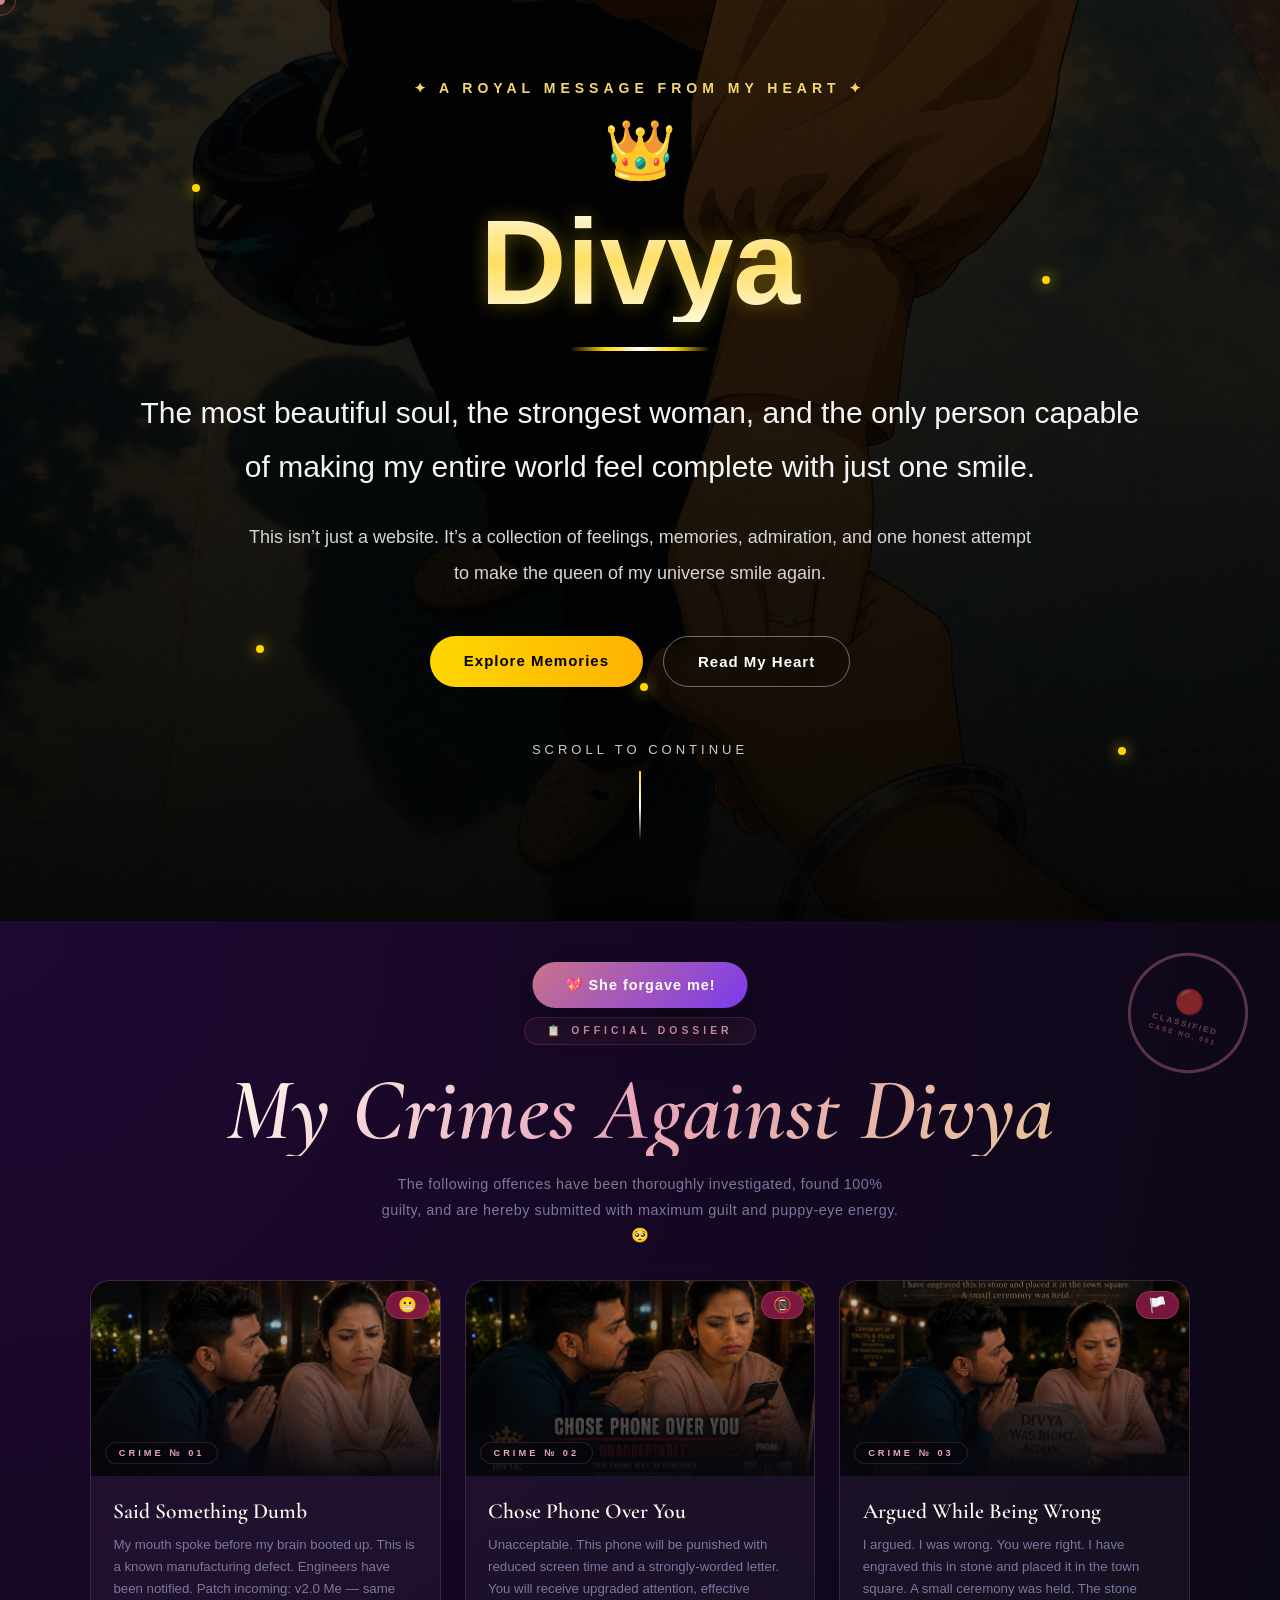
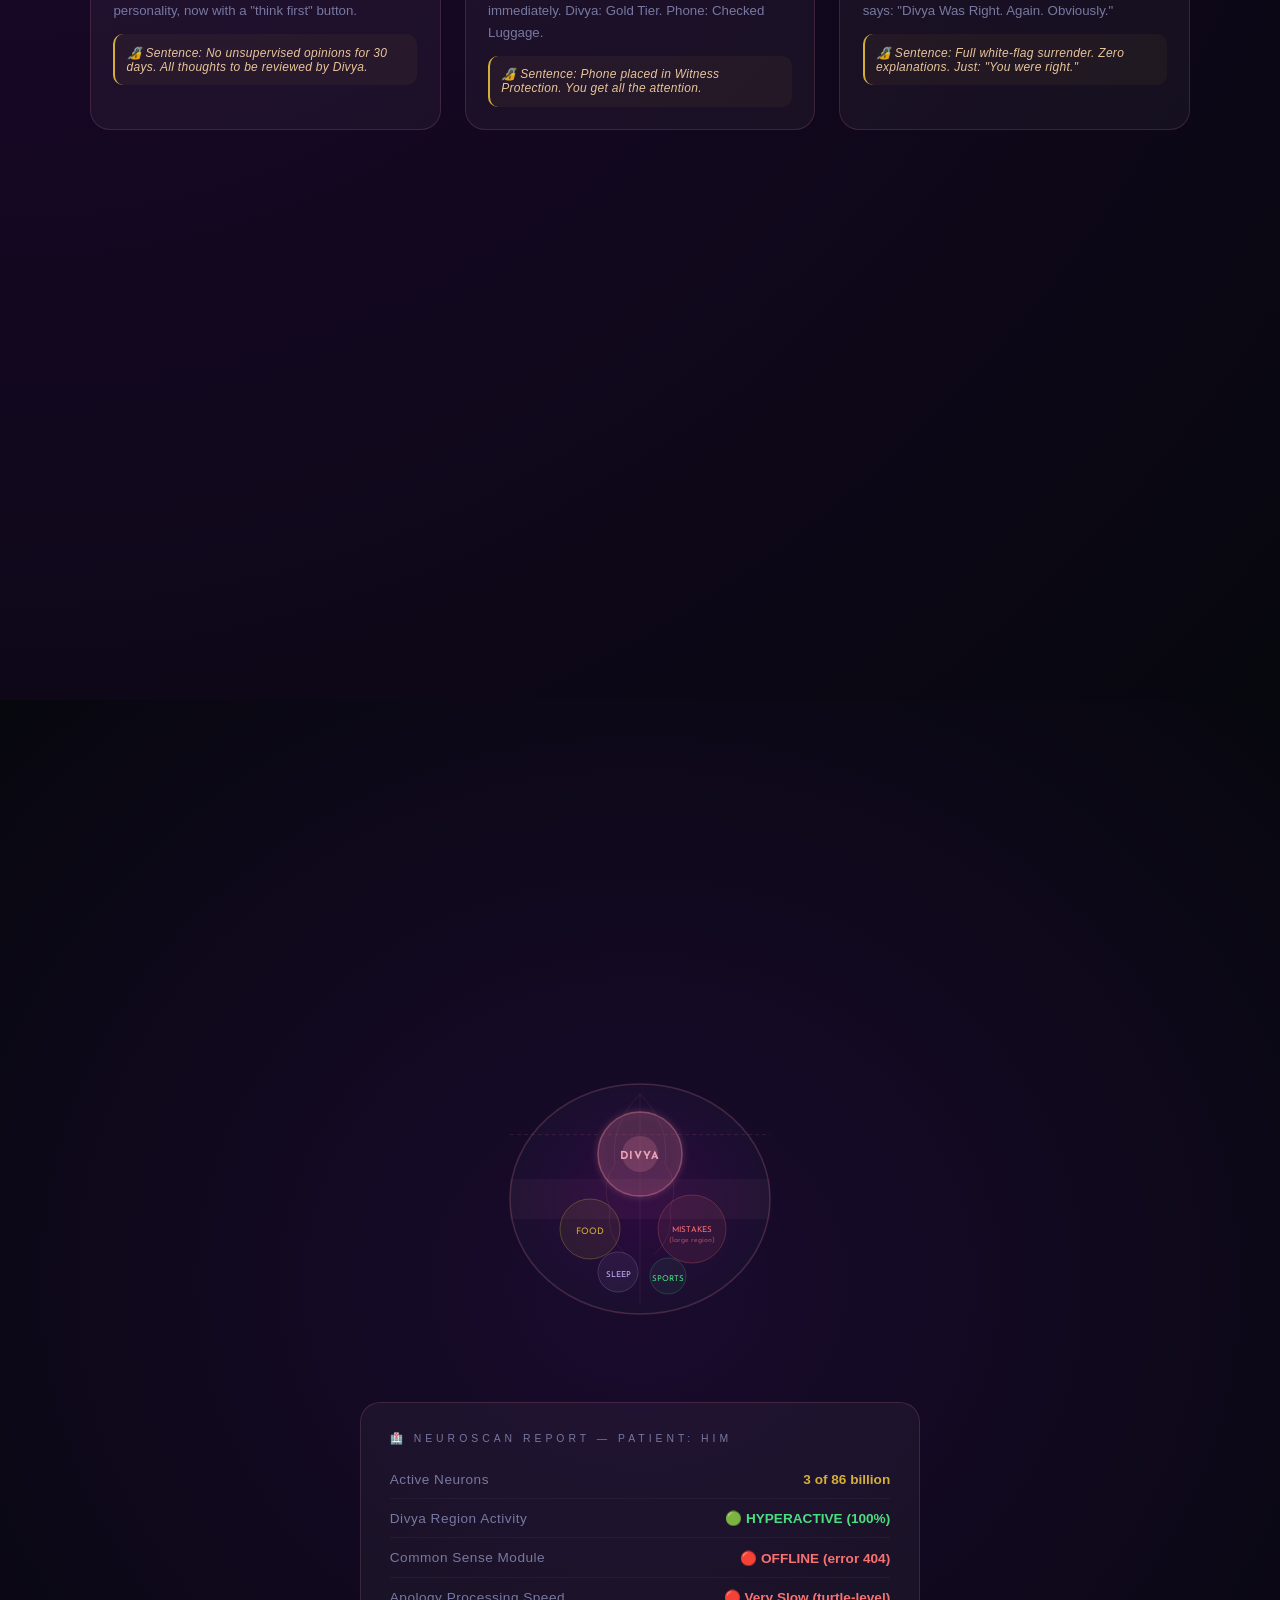
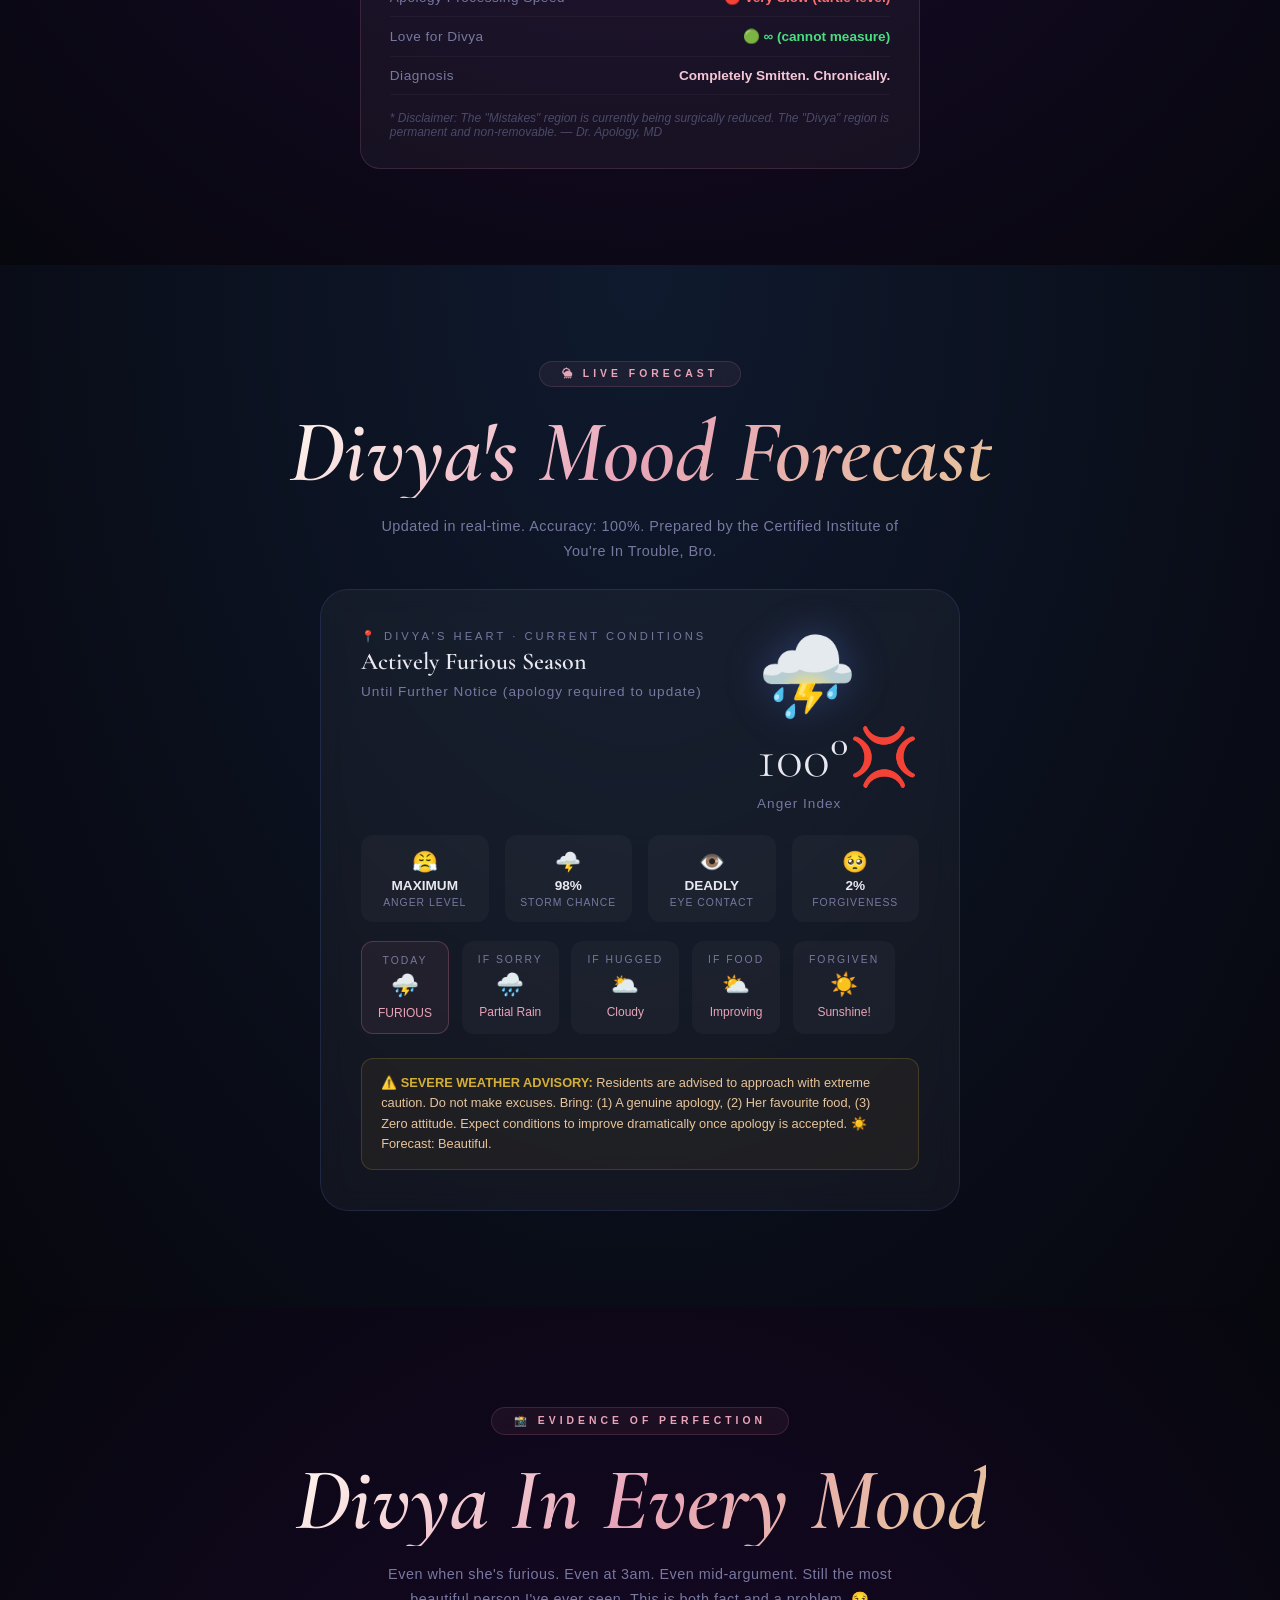
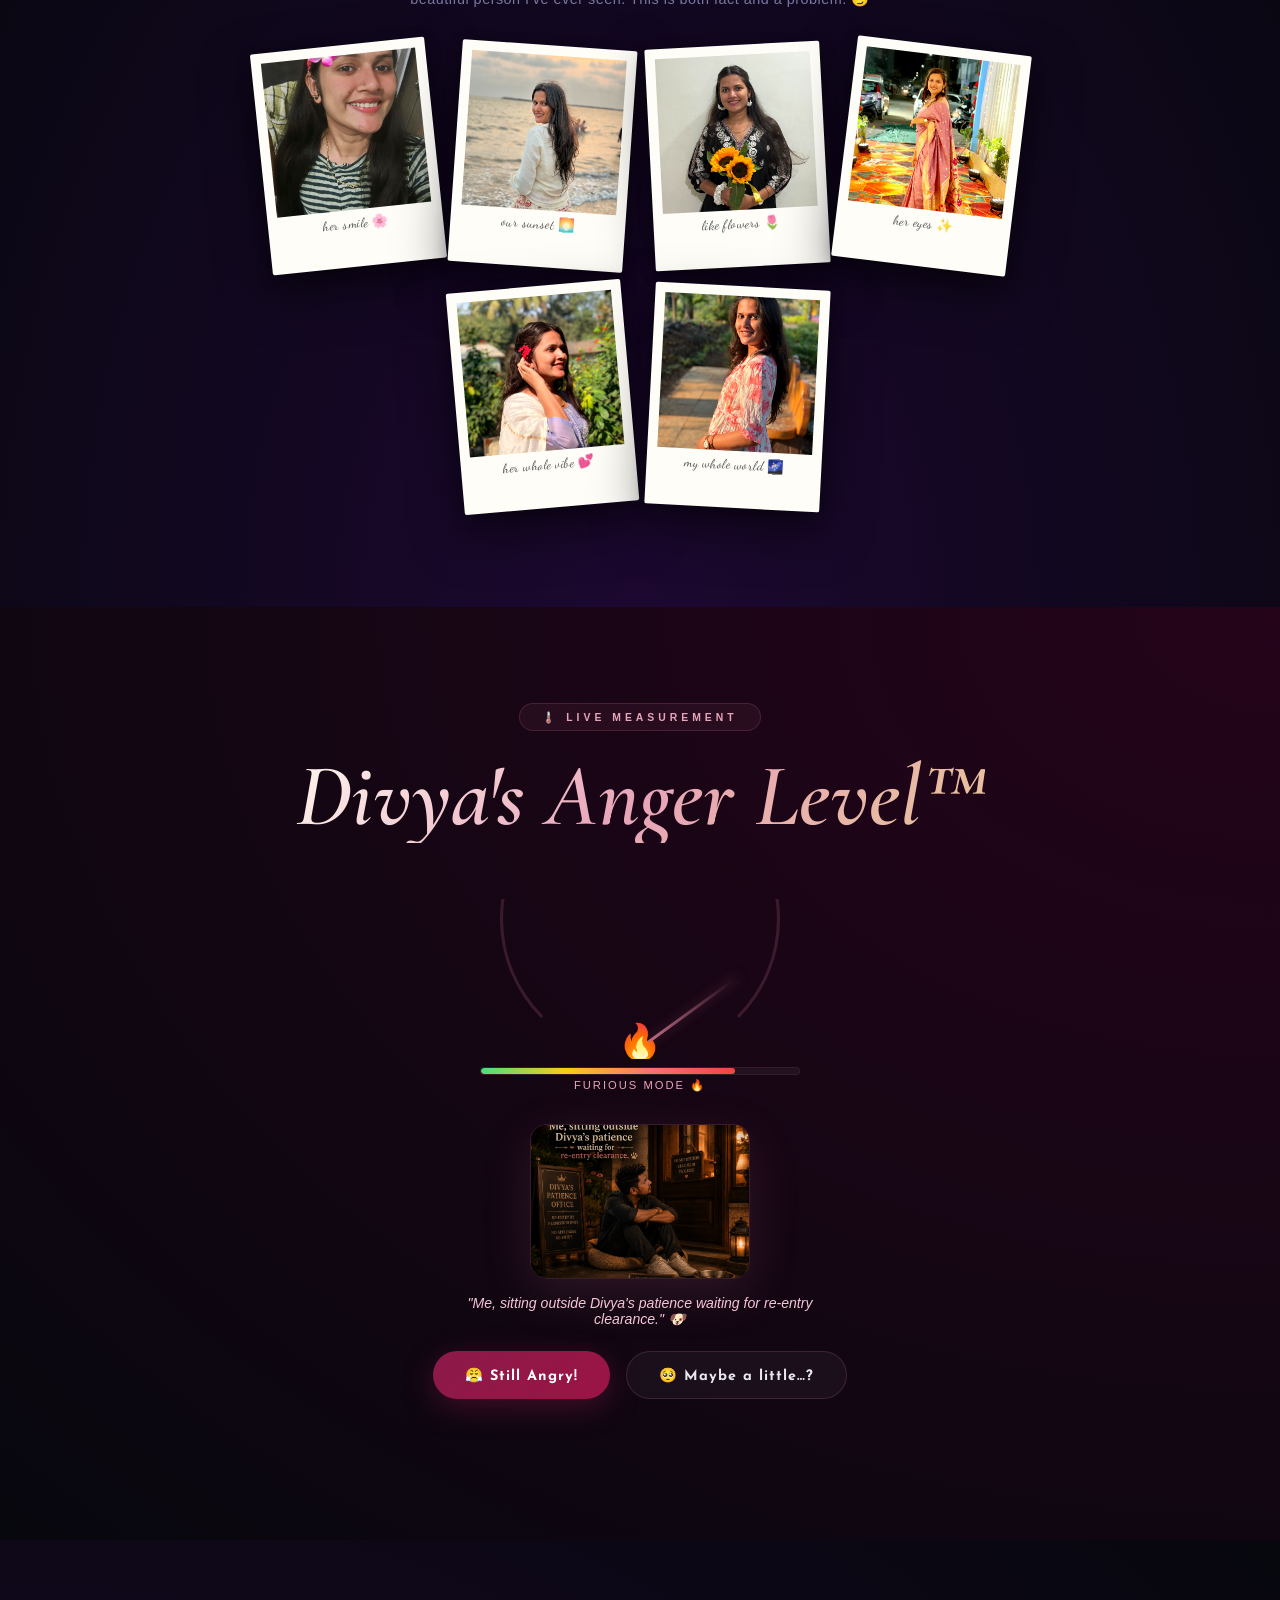
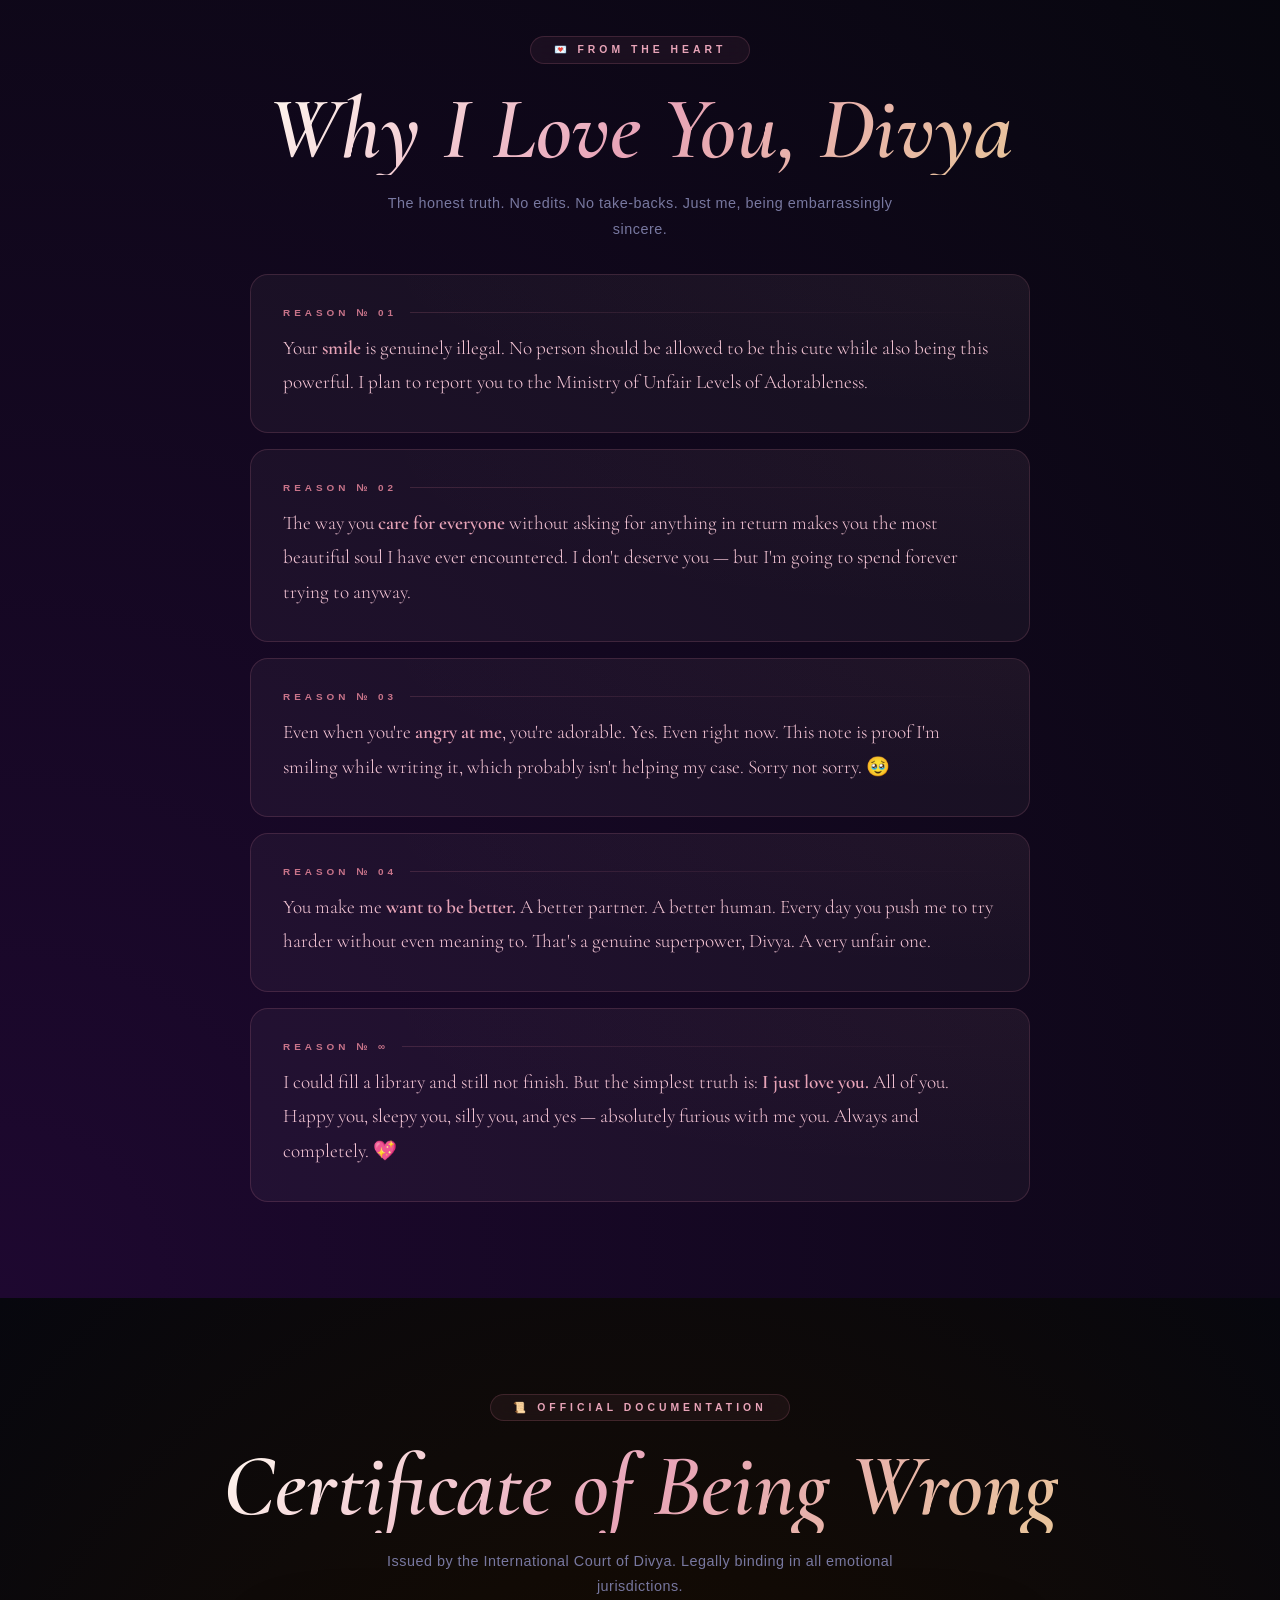
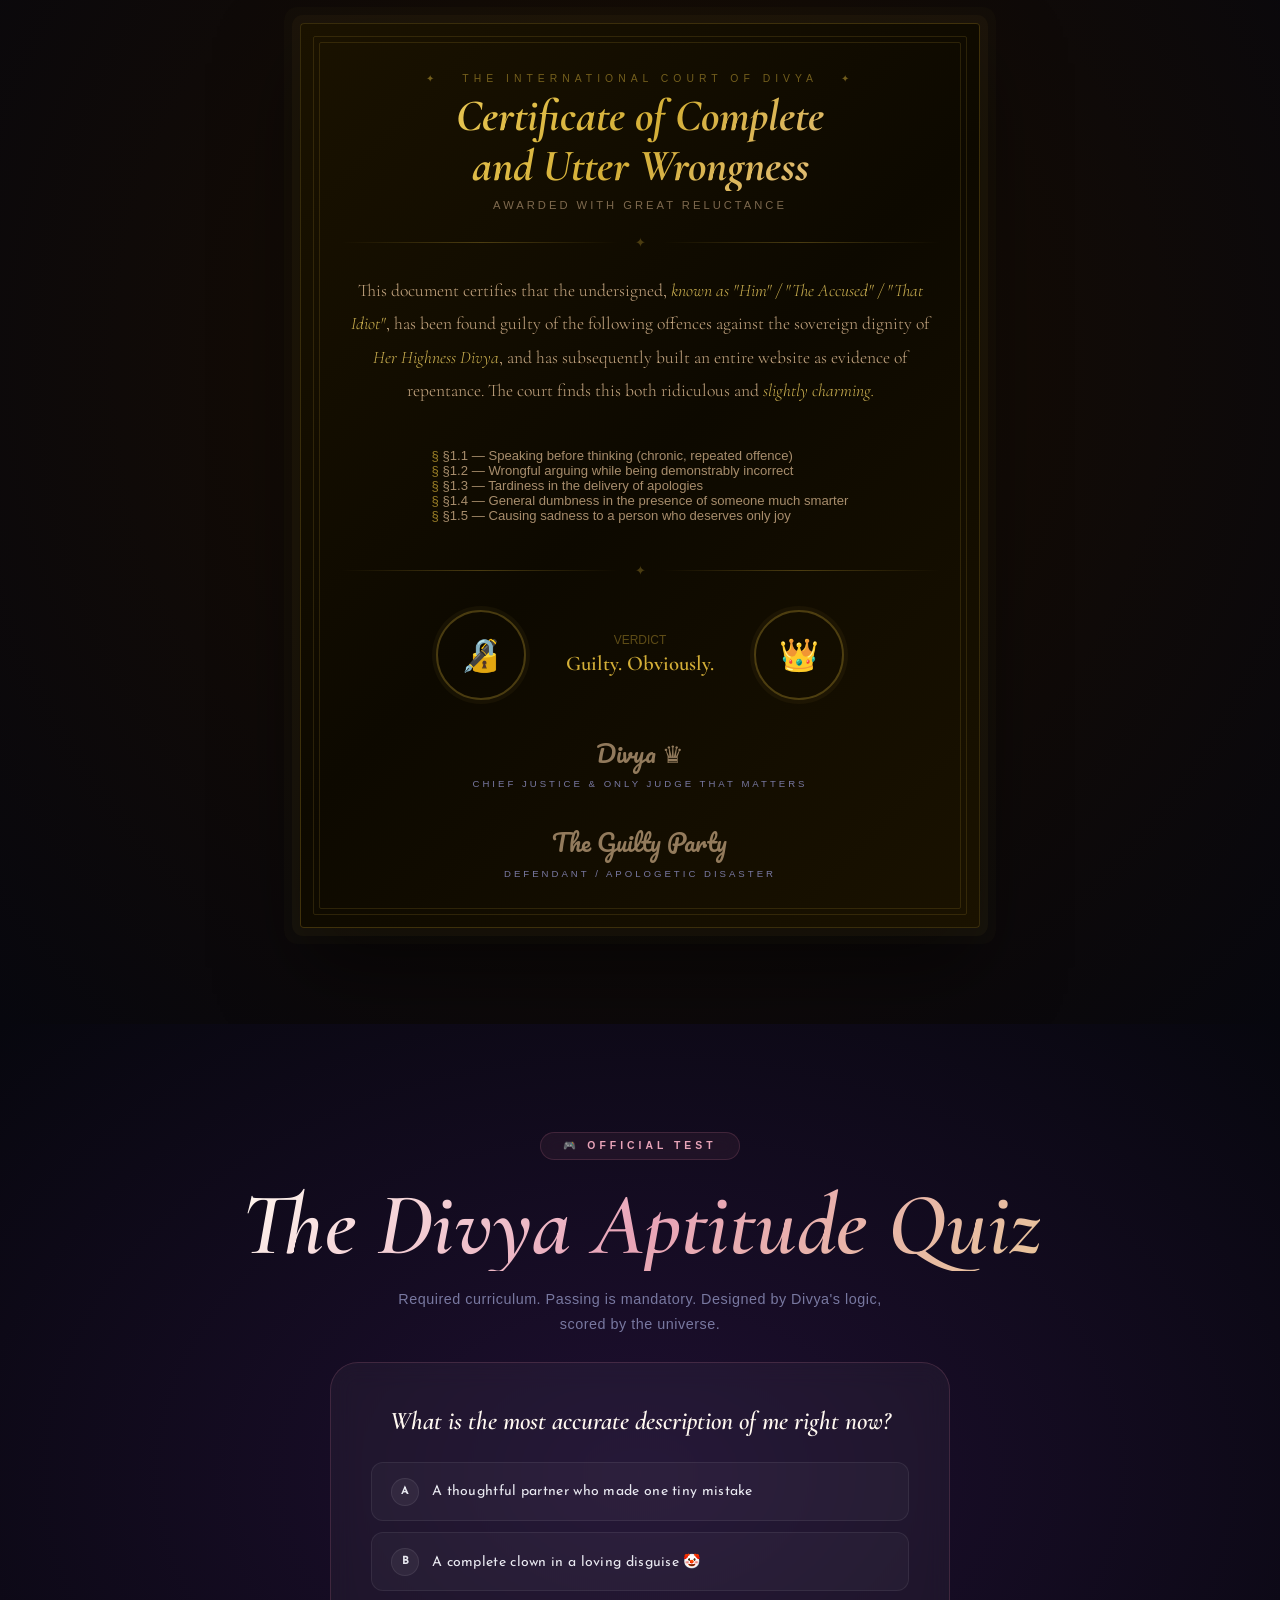
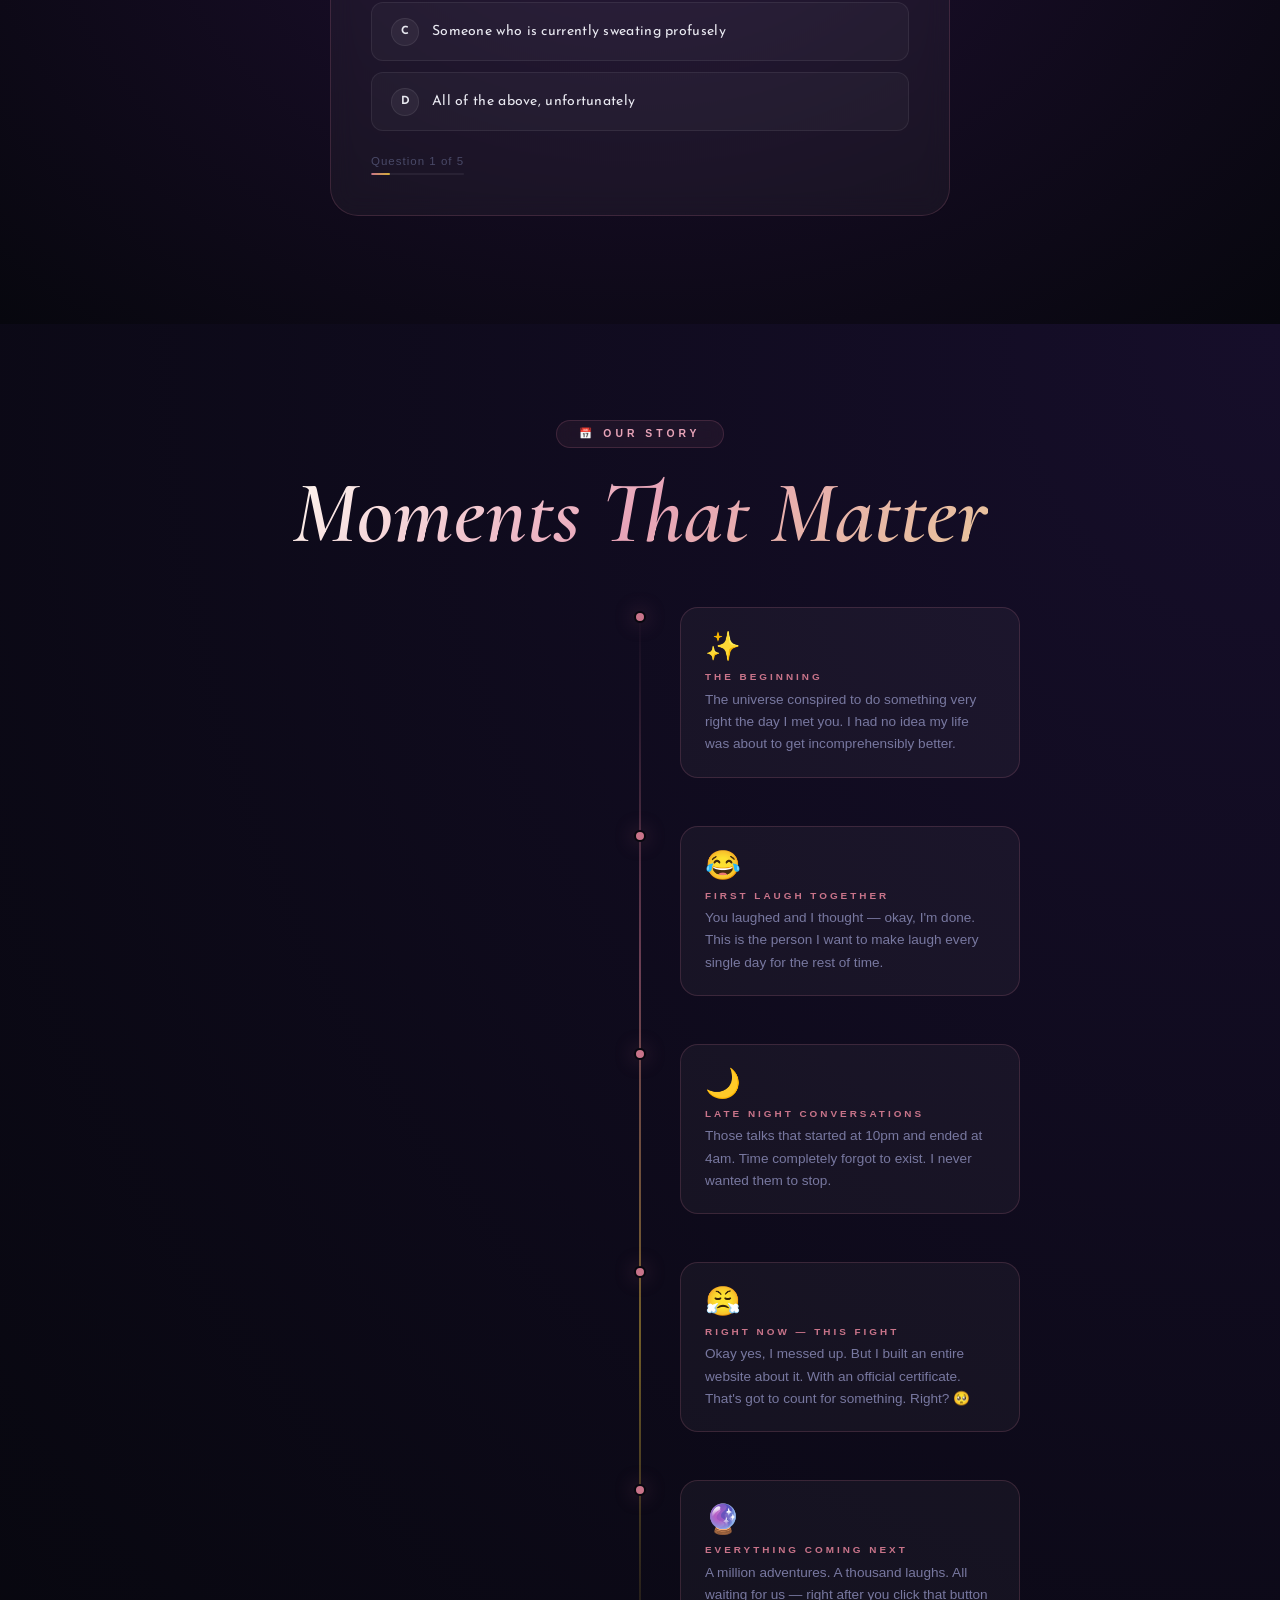
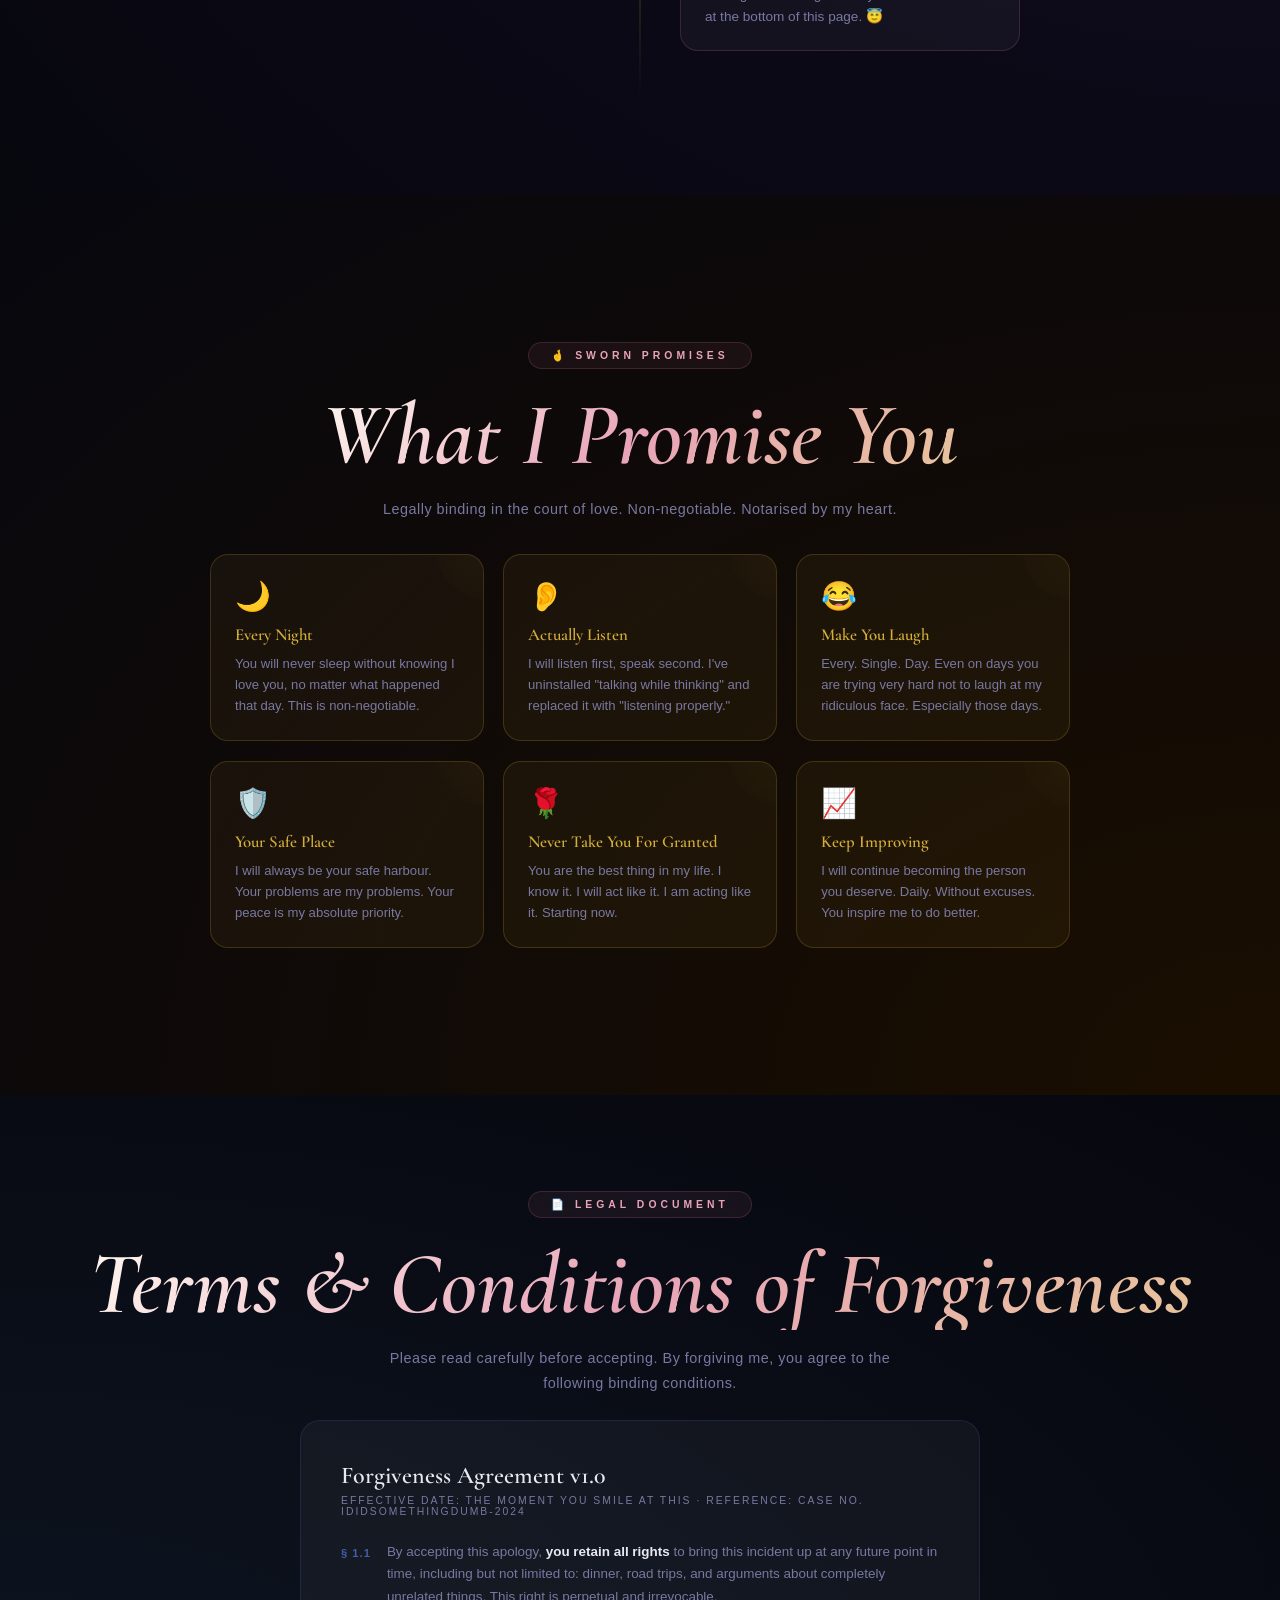
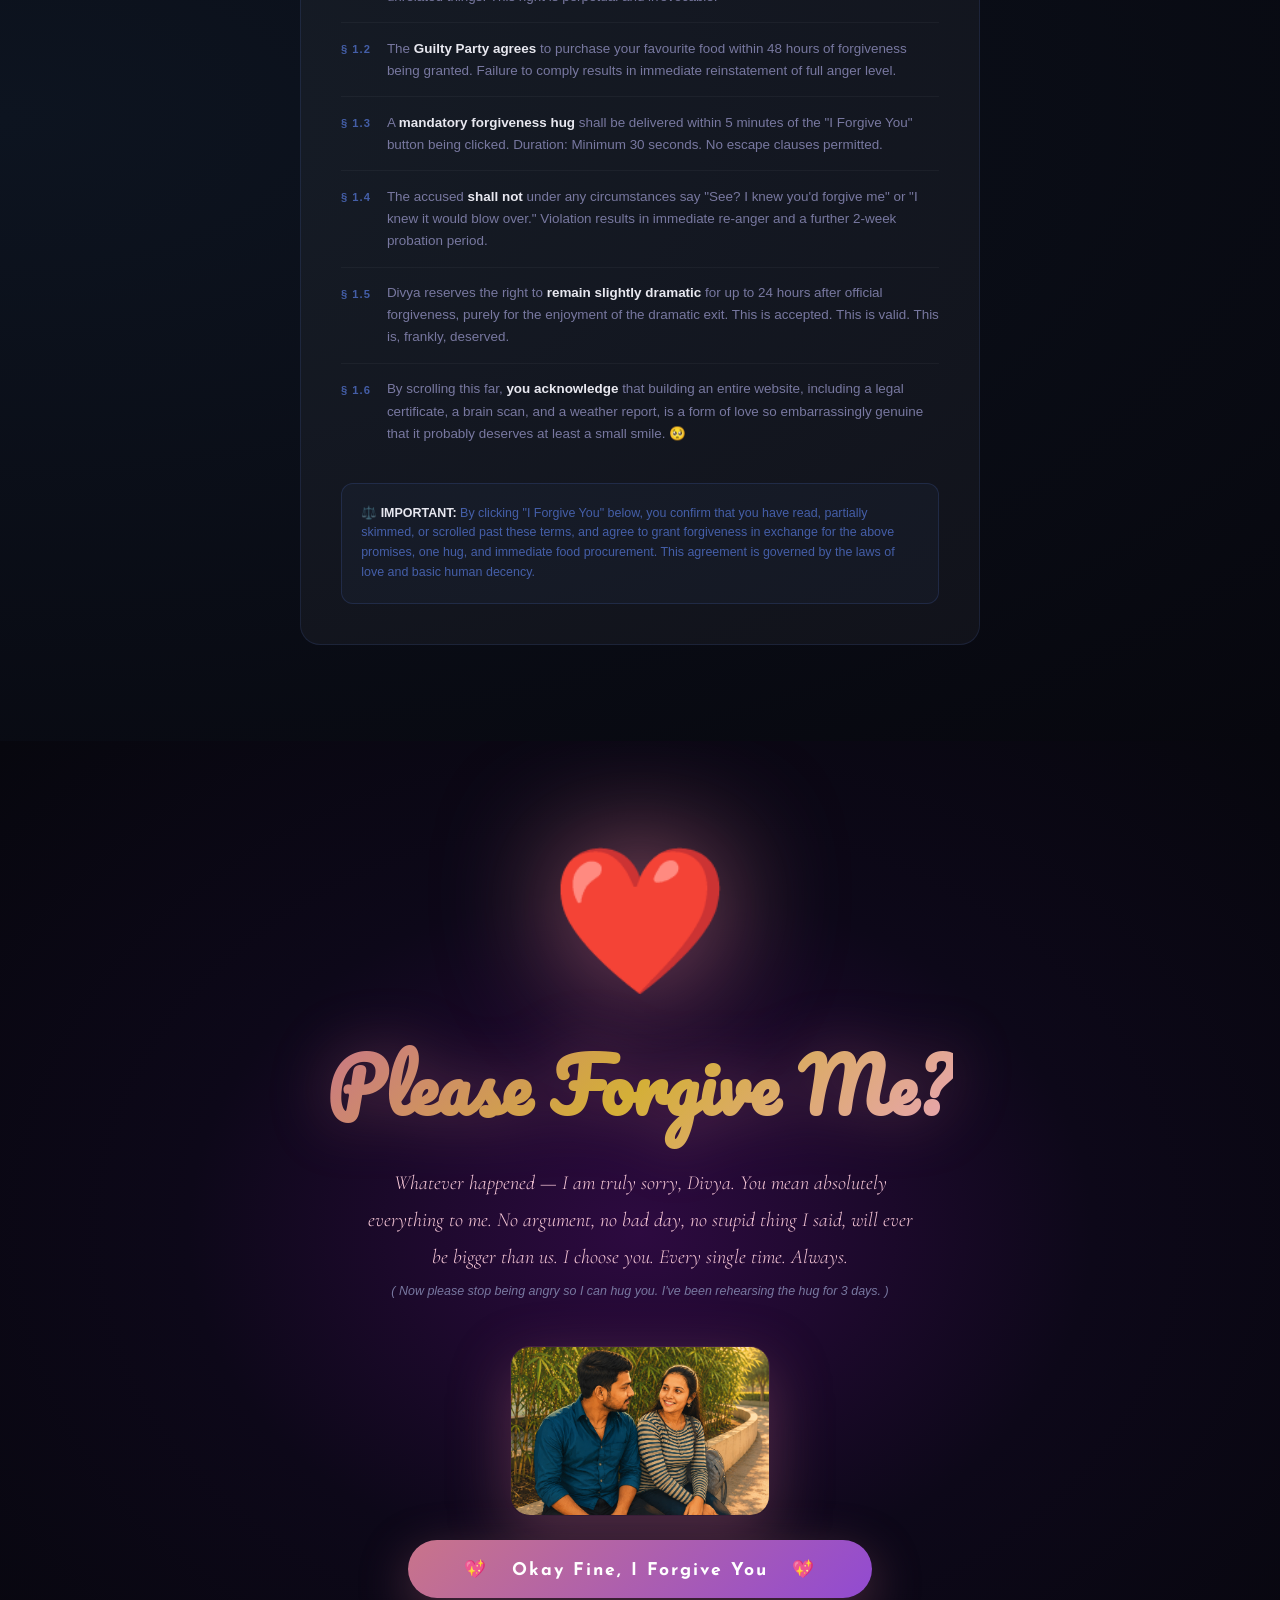
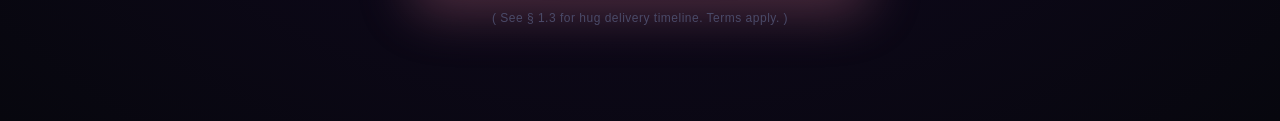
==== index.html @ bfae61c6 "Add files via upload" ====
<!DOCTYPE html>
<html lang="en">
<head>
<meta charset="UTF-8"/>
<meta name="viewport" content="width=device-width,initial-scale=1.0"/>
<title>👑 A Royal Apology for Divya 👑</title>
<link rel="preconnect" href="https://fonts.googleapis.com"/>
<link rel="preconnect" href="https://fonts.gstatic.com" crossorigin/>
<link href="https://fonts.googleapis.com/css2?family=Cormorant+Garamond:ital,wght@0,300;0,600;0,700;1,300;1,600&family=Josefin+Sans:wght@300;400;600;700&family=Pacifico&family=Dancing+Script:wght@600&display=swap" rel="stylesheet"/>
<link rel="stylesheet" href="css/style.css"/>
</head>
<body>

<!-- ========== LOADER ========== -->
<div id="loader">
  <div class="loader-logo">Divya 💕</div>
  <div class="loader-bar-wrap"><div class="loader-bar"></div></div>
  <div class="loader-text">Initialising Apology…</div>
</div>

<!-- ========== UTILITIES ========== -->
<div id="cursor"></div>
<div id="cursor-ring"></div>
<canvas id="bg-canvas"></canvas>
<canvas id="confetti-canvas"></canvas>
<div id="float-layer"></div>
<div id="toast">💖 She forgave me!</div>

<!-- ================================================================
     SECTION 1 — HERO
     ================================================================ -->
<section class="hero" id="hero">

  <!-- BACKGROUND IMAGE -->
  <img src="./images/hero-bg.jpg" alt="Divya Background" class="hero-bg">

  <!-- DARK OVERLAY -->
  <div class="hero-overlay"></div>

  <!-- FLOATING PARTICLES -->
  <div class="hero-particles">
    <span></span>
    <span></span>
    <span></span>
    <span></span>
    <span></span>
  </div>

  <!-- HERO CONTENT -->
  <div class="hero-content">

    <p class="hero-eyebrow">
      ✦ A Royal Message From My Heart ✦
    </p>

    <div class="hero-crown">👑</div>

    <h1 class="hero-name">
      Divya
    </h1>

    <div class="hero-line"></div>

    <p class="hero-tagline">
      The most beautiful soul, the strongest woman,
      and the only person capable of making my entire world
      feel complete with just one smile.
    </p>

    <p class="hero-description">
      This isn’t just a website.  
      It’s a collection of feelings, memories, admiration,
      and one honest attempt to make the queen of my universe smile again.
    </p>

    <div class="hero-buttons">

      <a href="memories.html" class="hero-btn primary-btn">
        Explore Memories
      </a>

      <a href="heart.html" class="hero-btn secondary-btn">
        Read My Heart
      </a>

    </div>

    <!-- SCROLL -->
    <div class="scroll-hint">
      <span>Scroll to continue</span>
      <div class="scroll-line"></div>
    </div>

  </div>

</section>

<!-- ================================================================
     SECTION 2 — CRIME DOSSIER
     ================================================================ -->
<section class="crime-section">
  <div class="dossier-stamp">
    <div class="dossier-stamp-inner">🔴</div>
    <div>CLASSIFIED</div>
    <div style="font-size:0.42rem;margin-top:2px;">Case No. 001</div>
  </div>

  <div class="s-badge reveal">📋 Official Dossier</div>
  <h2 class="s-title reveal">My Crimes Against Divya</h2>
  <p class="s-sub reveal">
    The following offences have been thoroughly investigated, found 100% guilty,
    and are hereby submitted with maximum guilt and puppy-eye energy. 🥺
  </p>

  <div class="crime-grid">

    <div class="crime-card reveal d1" data-num="01">
      <div class="crime-img">
        <img src="images/crime-1.jpg"
             onerror="this.src='https://images.unsplash.com/photo-1543466835-00a7907e9de1?w=400&h=200&fit=crop'"
             alt="Sorry face"/>
        <div class="crime-img-overlay"></div>
        <div class="crime-badge">Crime № 01</div>
        <div class="crime-verdict">😬</div>
      </div>
      <div class="crime-body">
        <div class="crime-title">Said Something Dumb</div>
        <div class="crime-desc">
          My mouth spoke before my brain booted up. This is a known manufacturing defect.
          Engineers have been notified. Patch incoming: v2.0 Me — same personality, now
          with a "think first" button.
        </div>
        <div class="crime-sentence">
          🔏 Sentence: No unsupervised opinions for 30 days. All thoughts to be reviewed by Divya.
        </div>
      </div>
    </div>

    <div class="crime-card reveal d2" data-num="02">
      <div class="crime-img">
        <img src="images/crime-2.jpg"
             onerror="this.src='https://images.unsplash.com/photo-1514888286974-6c03e2ca1dba?w=400&h=200&fit=crop'"
             alt="Phone distraction"/>
        <div class="crime-img-overlay"></div>
        <div class="crime-badge">Crime № 02</div>
        <div class="crime-verdict">📵</div>
      </div>
      <div class="crime-body">
        <div class="crime-title">Chose Phone Over You</div>
        <div class="crime-desc">
          Unacceptable. This phone will be punished with reduced screen time and
          a strongly-worded letter. You will receive upgraded attention, effective immediately.
          Divya: Gold Tier. Phone: Checked Luggage.
        </div>
        <div class="crime-sentence">
          🔏 Sentence: Phone placed in Witness Protection. You get all the attention.
        </div>
      </div>
    </div>

    <div class="crime-card reveal d3" data-num="03">
      <div class="crime-img">
        <img src="images/crime-3.jpg"
             onerror="this.src='https://images.unsplash.com/photo-1558618666-fcd25c85cd64?w=400&h=200&fit=crop'"
             alt="Arguing"/>
        <div class="crime-img-overlay"></div>
        <div class="crime-badge">Crime № 03</div>
        <div class="crime-verdict">🏳️</div>
      </div>
      <div class="crime-body">
        <div class="crime-title">Argued While Being Wrong</div>
        <div class="crime-desc">
          I argued. I was wrong. You were right. I have engraved this in stone and placed it
          in the town square. A small ceremony was held. The stone says:
          "Divya Was Right. Again. Obviously."
        </div>
        <div class="crime-sentence">
          🔏 Sentence: Full white-flag surrender. Zero explanations. Just: "You were right."
        </div>
      </div>
    </div>

    <div class="crime-card reveal d4" data-num="04">
      <div class="crime-img">
        <img src="images/crime-4.jpg"
             onerror="this.src='https://images.unsplash.com/photo-1568702846914-96b305d2aaeb?w=400&h=200&fit=crop'"
             alt="Being slow"/>
        <div class="crime-img-overlay"></div>
        <div class="crime-badge">Crime № 04</div>
        <div class="crime-verdict">🐢</div>
      </div>
      <div class="crime-body">
        <div class="crime-title">Slow to Apologise</div>
        <div class="crime-desc">
          A turtle overtook me. A snail left me a passive-aggressive note.
          Even glaciers issued a statement expressing disappointment.
          I accept full responsibility. I built a whole website. I'm here now. 🙏
        </div>
        <div class="crime-sentence">
          🔏 Sentence: From now on, apologies within 10 minutes. Including a gift.
        </div>
      </div>
    </div>

    <div class="crime-card reveal d5" data-num="05">
      <div class="crime-img">
        <img src="images/crime-5.jpg"
             onerror="this.src='https://images.unsplash.com/photo-1506126613408-eca07ce68773?w=400&h=200&fit=crop'"
             alt="Being dramatic"/>
        <div class="crime-img-overlay"></div>
        <div class="crime-badge">Crime № 05</div>
        <div class="crime-verdict">🎭</div>
      </div>
      <div class="crime-body">
        <div class="crime-title">Being Unnecessarily Extra</div>
        <div class="crime-desc">
          I turned a molehill into a mountain range with a viewing platform and
          gift shop. I have enrolled in "Calm Down 101." The syllabus is one page.
          It just says "Stop." in large font.
        </div>
        <div class="crime-sentence">
          🔏 Sentence: Dramatic overreactions reduced by 90%. Remaining 10% reserved for spiders.
        </div>
      </div>
    </div>

    <div class="crime-card reveal d6" data-num="06">
      <div class="crime-img">
        <img src="images/crime-6.jpg"
             onerror="this.src='https://images.unsplash.com/photo-1518621736915-f3b1c41bfd00?w=400&h=200&fit=crop'"
             alt="Made her sad"/>
        <div class="crime-img-overlay"></div>
        <div class="crime-badge">Crime № 06</div>
        <div class="crime-verdict">💔</div>
      </div>
      <div class="crime-body">
        <div class="crime-title">Made You Sad</div>
        <div class="crime-desc">
          This is the one that matters. Your smile is my single favourite thing
          in this world. I never, ever want to dim it. This one I am truly,
          from the bottom of my heart, sorry for. 🥺
        </div>
        <div class="crime-sentence">
          🔏 Sentence: Lifetime commitment to protecting your smile. No parole needed.
        </div>
      </div>
    </div>

  </div>
</section>

<!-- ================================================================
     SECTION 3 — OFFICIAL BRAIN SCAN (FUNNY NEW)
     ================================================================ -->
<section class="brain-section">
  <div class="s-badge reveal">🔬 Medical Evidence</div>
  <h2 class="s-title reveal">His Brain: Scan Results</h2>
  <p class="s-sub reveal">
    Independent experts conducted a full MRI of the accused's brain.
    The results are both illuminating and deeply concerning.
  </p>

  <div class="brain-container reveal" style="margin:2rem auto;">
    <svg class="brain-svg" viewBox="0 0 340 300" xmlns="http://www.w3.org/2000/svg">
      <defs>
        <radialGradient id="brainGrad" cx="50%" cy="50%" r="50%">
          <stop offset="0%" stop-color="#2D0A40"/>
          <stop offset="100%" stop-color="#1A0F2E"/>
        </radialGradient>
        <filter id="glow">
          <feGaussianBlur stdDeviation="3" result="blur"/>
          <feMerge><feMergeNode in="blur"/><feMergeNode in="SourceGraphic"/></feMerge>
        </filter>
      </defs>
      <!-- Brain outline -->
      <ellipse cx="170" cy="155" rx="130" ry="115" fill="url(#brainGrad)"
               stroke="rgba(201,116,138,0.25)" stroke-width="1.5"/>
      <!-- Brain divisions -->
      <path d="M170 50 Q200 80 195 120 Q210 140 200 165 Q205 190 185 210"
            fill="none" stroke="rgba(201,116,138,0.12)" stroke-width="1"/>
      <path d="M170 50 Q140 80 145 120 Q130 140 140 165 Q135 190 155 210"
            fill="none" stroke="rgba(201,116,138,0.12)" stroke-width="1"/>
      <line x1="170" y1="50" x2="170" y2="260" stroke="rgba(201,116,138,0.1)" stroke-width="1"/>
      <!-- Region: DIVYA (glowing, active) -->
      <circle cx="170" cy="110" r="42" fill="rgba(201,116,138,0.15)"
              stroke="rgba(201,116,138,0.5)" stroke-width="1.5" filter="url(#glow)"/>
      <circle cx="170" cy="110" r="18" fill="rgba(201,116,138,0.25)"/>
      <text x="170" y="115" text-anchor="middle" font-size="11" fill="#E8A4B8"
            font-family="Josefin Sans" font-weight="700" letter-spacing="1">DIVYA</text>
      <!-- Region: FOOD -->
      <circle cx="120" cy="185" r="30" fill="rgba(212,175,55,0.08)"
              stroke="rgba(212,175,55,0.3)" stroke-width="1"/>
      <text x="120" y="190" text-anchor="middle" font-size="9" fill="#D4AF37"
            font-family="Josefin Sans">FOOD</text>
      <!-- Region: MISTAKES -->
      <circle cx="222" cy="185" r="34" fill="rgba(248,113,113,0.08)"
              stroke="rgba(248,113,113,0.25)" stroke-width="1"/>
      <text x="222" y="188" text-anchor="middle" font-size="8" fill="#f87171"
            font-family="Josefin Sans">MISTAKES</text>
      <text x="222" y="198" text-anchor="middle" font-size="7" fill="rgba(248,113,113,0.6)"
            font-family="Josefin Sans">(large region)</text>
      <!-- Region: SLEEP -->
      <circle cx="148" cy="228" r="20" fill="rgba(196,181,253,0.06)"
              stroke="rgba(196,181,253,0.2)" stroke-width="1"/>
      <text x="148" y="233" text-anchor="middle" font-size="8" fill="#C4B5FD"
            font-family="Josefin Sans">SLEEP</text>
      <!-- Region: SPORTS -->
      <circle cx="198" cy="232" r="18" fill="rgba(74,222,128,0.06)"
              stroke="rgba(74,222,128,0.2)" stroke-width="1"/>
      <text x="198" y="237" text-anchor="middle" font-size="8" fill="#4ade80"
            font-family="Josefin Sans">SPORTS</text>
      <!-- Scan lines -->
      <line x1="40" y1="155" x2="300" y2="155" stroke="rgba(201,116,138,0.06)" stroke-width="40"/>
      <line x1="40" y1="155" x2="300" y2="155" stroke="rgba(201,116,138,0.15)" stroke-width="1"
            stroke-dasharray="4,3">
        <animate attributeName="y1" from="50" to="260" dur="2.5s" repeatCount="indefinite"/>
        <animate attributeName="y2" from="50" to="260" dur="2.5s" repeatCount="indefinite"/>
      </line>
      <!-- Pulse ring around DIVYA -->
      <circle cx="170" cy="110" r="45" fill="none"
              stroke="rgba(201,116,138,0.4)" stroke-width="1">
        <animate attributeName="r" from="42" to="60" dur="2s" repeatCount="indefinite"/>
        <animate attributeName="opacity" from="0.4" to="0" dur="2s" repeatCount="indefinite"/>
      </circle>
    </svg>
  </div>

  <div class="brain-report reveal" style="max-width:560px;width:100%;">
    <div style="font-size:0.65rem;letter-spacing:4px;text-transform:uppercase;color:var(--muted);margin-bottom:1rem;">
      🏥 NeuroScan Report — Patient: Him
    </div>
    <div class="brain-report-row">
      <span class="brain-report-label">Active Neurons</span>
      <span class="brain-report-val yellow">3 of 86 billion</span>
    </div>
    <div class="brain-report-row">
      <span class="brain-report-label">Divya Region Activity</span>
      <span class="brain-report-val green">🟢 HYPERACTIVE (100%)</span>
    </div>
    <div class="brain-report-row">
      <span class="brain-report-label">Common Sense Module</span>
      <span class="brain-report-val red">🔴 OFFLINE (error 404)</span>
    </div>
    <div class="brain-report-row">
      <span class="brain-report-label">Apology Processing Speed</span>
      <span class="brain-report-val red">🔴 Very Slow (turtle-level)</span>
    </div>
    <div class="brain-report-row">
      <span class="brain-report-label">Love for Divya</span>
      <span class="brain-report-val green">🟢 ∞ (cannot measure)</span>
    </div>
    <div class="brain-report-row">
      <span class="brain-report-label">Diagnosis</span>
      <span class="brain-report-val" style="color:var(--blush);">Completely Smitten. Chronically.</span>
    </div>
    <div style="margin-top:1rem;font-size:0.75rem;color:var(--dimmed);font-style:italic;">
      * Disclaimer: The "Mistakes" region is currently being surgically reduced. The "Divya" region is permanent and non-removable. — Dr. Apology, MD
    </div>
  </div>
</section>

<!-- ================================================================
     SECTION 4 — DIVYA'S MOOD WEATHER REPORT (FUNNY NEW)
     ================================================================ -->
<section class="weather-section">
  <div class="s-badge reveal">🌦 Live Forecast</div>
  <h2 class="s-title reveal">Divya's Mood Forecast</h2>
  <p class="s-sub reveal">Updated in real-time. Accuracy: 100%. Prepared by the Certified Institute of You're In Trouble, Bro.</p>

  <div class="weather-card reveal" style="max-width:640px;width:100%;">
    <div class="weather-header">
      <div>
        <div class="weather-location">📍 Divya's Heart · Current Conditions</div>
        <div class="weather-date">Actively Furious Season</div>
        <div class="weather-desc" style="margin-top:0.5rem;">Until Further Notice (apology required to update)</div>
      </div>
      <div>
        <div class="weather-main">⛈️</div>
        <div class="weather-temp">100°💢</div>
        <div class="weather-desc">Anger Index</div>
      </div>
    </div>

    <div class="weather-grid">
      <div class="weather-stat">
        <div class="weather-stat-icon">😤</div>
        <div class="weather-stat-val">MAXIMUM</div>
        <div class="weather-stat-label">Anger Level</div>
      </div>
      <div class="weather-stat">
        <div class="weather-stat-icon">🌩️</div>
        <div class="weather-stat-val">98%</div>
        <div class="weather-stat-label">Storm Chance</div>
      </div>
      <div class="weather-stat">
        <div class="weather-stat-icon">👁️</div>
        <div class="weather-stat-val">DEADLY</div>
        <div class="weather-stat-label">Eye Contact</div>
      </div>
      <div class="weather-stat">
        <div class="weather-stat-icon">🥺</div>
        <div class="weather-stat-val">2%</div>
        <div class="weather-stat-label">Forgiveness</div>
      </div>
    </div>

    <div class="weather-forecast-row">
      <div class="weather-forecast-day today">
        <div class="forecast-day-name">TODAY</div>
        <div class="forecast-icon">⛈️</div>
        <div class="forecast-chance">FURIOUS</div>
      </div>
      <div class="weather-forecast-day">
        <div class="forecast-day-name">IF SORRY</div>
        <div class="forecast-icon">🌧️</div>
        <div class="forecast-chance">Partial Rain</div>
      </div>
      <div class="weather-forecast-day">
        <div class="forecast-day-name">IF HUGGED</div>
        <div class="forecast-icon">🌥️</div>
        <div class="forecast-chance">Cloudy</div>
      </div>
      <div class="weather-forecast-day">
        <div class="forecast-day-name">IF FOOD</div>
        <div class="forecast-icon">⛅</div>
        <div class="forecast-chance">Improving</div>
      </div>
      <div class="weather-forecast-day">
        <div class="forecast-day-name">FORGIVEN</div>
        <div class="forecast-icon">☀️</div>
        <div class="forecast-chance">Sunshine!</div>
      </div>
    </div>

    <div class="weather-warning">
      ⚠️ <strong style="color:var(--gold);">SEVERE WEATHER ADVISORY:</strong>
      Residents are advised to approach with extreme caution. Do not make excuses.
      Bring: (1) A genuine apology, (2) Her favourite food, (3) Zero attitude.
      Expect conditions to improve dramatically once apology is accepted. ☀️ Forecast: Beautiful.
    </div>
  </div>
</section>

<!-- ================================================================
     SECTION 5 — POLAROID GALLERY
     ================================================================ -->
<section class="gallery-section">
  <div class="s-badge reveal">📸 Evidence of Perfection</div>
  <h2 class="s-title reveal">Divya In Every Mood</h2>
  <p class="s-sub reveal">
    Even when she's furious. Even at 3am. Even mid-argument. Still the most
    beautiful person I've ever seen. This is both fact and a problem. 😏
  </p>
  <div class="polaroid-scene reveal">
    <div class="polaroid" style="--rot:-6deg;">
      <img src="images/polaroid-1.jpg"
           onerror="this.src='https://images.unsplash.com/photo-1490750967868-88df5691cc5a?w=200&h=200&fit=crop'"
           alt="Her smile"/>
      <div class="polaroid-caption">her smile 🌸</div>
    </div>
    <div class="polaroid" style="--rot:4deg;">
      <img src="images/polaroid-2.jpg"
           onerror="this.src='https://images.unsplash.com/photo-1533038590840-1cde6e668a91?w=200&h=200&fit=crop'"
           alt="Our sunset"/>
      <div class="polaroid-caption">our sunset 🌅</div>
    </div>
    <div class="polaroid" style="--rot:-3deg;">
      <img src="images/polaroid-3.jpg"
           onerror="this.src='https://images.unsplash.com/photo-1416879595882-3373a0480b5b?w=200&h=200&fit=crop'"
           alt="Like flowers"/>
      <div class="polaroid-caption">like flowers 🌷</div>
    </div>
    <div class="polaroid" style="--rot:7deg;">
      <img src="images/polaroid-4.jpg"
           onerror="this.src='https://images.unsplash.com/photo-1453728013993-6d66e9c9123a?w=200&h=200&fit=crop'"
           alt="Her eyes"/>
      <div class="polaroid-caption">her eyes ✨</div>
    </div>
    <div class="polaroid" style="--rot:-5deg;">
      <img src="images/polaroid-5.jpg"
           onerror="this.src='https://images.unsplash.com/photo-1502481851512-e9e2529bfbf9?w=200&h=200&fit=crop'"
           alt="Her vibe"/>
      <div class="polaroid-caption">her whole vibe 💕</div>
    </div>
    <div class="polaroid" style="--rot:3deg;">
      <img src="images/polaroid-6.jpg"
           onerror="this.src='https://images.unsplash.com/photo-1464822759023-fed622ff2c3b?w=200&h=200&fit=crop'"
           alt="My whole world"/>
      <div class="polaroid-caption">my whole world 🌌</div>
    </div>
  </div>
</section>

<!-- ================================================================
     SECTION 6 — ANGER METER
     ================================================================ -->
<section class="anger-section">
  <div class="s-badge reveal">🌡️ Live Measurement</div>
  <h2 class="s-title reveal">Divya's Anger Level™</h2>

  <div class="reveal" style="margin-top:1rem;">
    <div class="anger-dial-wrap">
      <div class="anger-dial-arc"></div>
      <div class="anger-needle" id="angerNeedle"></div>
      <div class="anger-value" id="angerVal">🔥</div>
    </div>
    <div class="anger-bar-wrap"><div class="anger-bar-fill" id="angerFill"></div></div>
    <div class="anger-stage" id="angerStage">FURIOUS MODE 🔥</div>
  </div>

  <div class="anger-img reveal">
    <img src="images/puppy-sad.jpg"
         onerror="this.src='images/sad.jpg'"
         alt="Sad puppy"/>
  </div>
  <p class="reveal" style="font-style:italic;color:var(--blush);font-size:0.88rem;max-width:380px;">
    "Me, sitting outside Divya's patience waiting for re-entry clearance." 🐶
  </p>

  <div class="anger-btns reveal">
    <button class="btn-angry" onclick="clickAngry()">😤 Still Angry!</button>
    <button class="btn-forgive" id="forgiveRunBtn" onmouseover="runAway(this)" onclick="partialForgive()">
      🥺 Maybe a little…?
    </button>
  </div>
  <div id="anger-msg"></div>
</section>

<!-- ================================================================
     SECTION 7 — LOVE LETTERS
     ================================================================ -->
<section class="letters-section">
  <div class="s-badge reveal">💌 From the Heart</div>
  <h2 class="s-title reveal">Why I Love You, Divya</h2>
  <p class="s-sub reveal">The honest truth. No edits. No take-backs. Just me, being embarrassingly sincere.</p>

  <div class="letter-wrap" style="margin-top:2rem;">
    <div class="letter reveal-left d1">
      <div class="letter-num">Reason № 01</div>
      <p class="letter-text">Your <strong>smile</strong> is genuinely illegal. No person should be allowed to be this cute while also being this powerful. I plan to report you to the Ministry of Unfair Levels of Adorableness.</p>
    </div>
    <div class="letter reveal-right d2">
      <div class="letter-num">Reason № 02</div>
      <p class="letter-text">The way you <strong>care for everyone</strong> without asking for anything in return makes you the most beautiful soul I have ever encountered. I don't deserve you — but I'm going to spend forever trying to anyway.</p>
    </div>
    <div class="letter reveal-left d3">
      <div class="letter-num">Reason № 03</div>
      <p class="letter-text">Even when you're <strong>angry at me</strong>, you're adorable. Yes. Even right now. This note is proof I'm smiling while writing it, which probably isn't helping my case. Sorry not sorry. 🥹</p>
    </div>
    <div class="letter reveal-right d4">
      <div class="letter-num">Reason № 04</div>
      <p class="letter-text">You make me <strong>want to be better.</strong> A better partner. A better human. Every day you push me to try harder without even meaning to. That's a genuine superpower, Divya. A very unfair one.</p>
    </div>
    <div class="letter reveal-left d5">
      <div class="letter-num">Reason № ∞</div>
      <p class="letter-text">I could fill a library and still not finish. But the simplest truth is: <strong>I just love you.</strong> All of you. Happy you, sleepy you, silly you, and yes — absolutely furious with me you. Always and completely. 💖</p>
    </div>
  </div>
</section>

<!-- ================================================================
     SECTION 8 — CERTIFICATE OF WRONGDOING (NEW LUXURY/FUNNY)
     ================================================================ -->
<section class="cert-section">
  <div class="s-badge reveal">📜 Official Documentation</div>
  <h2 class="s-title reveal">Certificate of Being Wrong</h2>
  <p class="s-sub reveal">Issued by the International Court of Divya. Legally binding in all emotional jurisdictions.</p>

  <div class="certificate reveal" style="max-width:680px;width:100%;margin-top:1.5rem;text-align:center;">
    <div class="cert-header">✦ &nbsp; The International Court of Divya &nbsp; ✦</div>
    <div class="cert-title">Certificate of Complete<br/>and Utter Wrongness</div>
    <div class="cert-sub">Awarded With Great Reluctance</div>

    <div class="cert-divider">✦</div>

    <div class="cert-body">
      This document certifies that the undersigned,
      <em>known as "Him" / "The Accused" / "That Idiot"</em>, has been found
      guilty of the following offences against the sovereign dignity of
      <em>Her Highness Divya</em>, and has subsequently built an entire
      website as evidence of repentance. The court finds this both
      ridiculous and <em>slightly charming.</em>
    </div>

    <ul class="cert-crimes" style="text-align:left;display:inline-block;">
      <li>§1.1 — Speaking before thinking (chronic, repeated offence)</li>
      <li>§1.2 — Wrongful arguing while being demonstrably incorrect</li>
      <li>§1.3 — Tardiness in the delivery of apologies</li>
      <li>§1.4 — General dumbness in the presence of someone much smarter</li>
      <li>§1.5 — Causing sadness to a person who deserves only joy</li>
    </ul>

    <div class="cert-divider">✦</div>

    <div style="display:flex;justify-content:center;gap:2rem;flex-wrap:wrap;align-items:center;">
      <div class="cert-seal">🔏</div>
      <div style="text-align:center;">
        <div style="font-size:0.75rem;color:rgba(212,175,55,0.4);margin-bottom:0.3rem;">VERDICT</div>
        <div style="font-family:var(--font-display);font-size:1.3rem;color:var(--gold);font-weight:600;">
          Guilty. Obviously.
        </div>
      </div>
      <div class="cert-seal">👑</div>
    </div>

    <div class="cert-footer" style="margin-top:1.5rem;justify-content:center;gap:2rem;">
      <div>
        <div class="cert-sig">Divya ♛</div>
        <div class="cert-sig-label">Chief Justice &amp; Only Judge That Matters</div>
      </div>
      <div>
        <div class="cert-sig">The Guilty Party</div>
        <div class="cert-sig-label">Defendant / Apologetic Disaster</div>
      </div>
    </div>
  </div>
</section>

<!-- ================================================================
     SECTION 9 — QUIZ
     ================================================================ -->
<section class="quiz-section">
  <div class="s-badge reveal">🎮 Official Test</div>
  <h2 class="s-title reveal">The Divya Aptitude Quiz</h2>
  <p class="s-sub reveal">Required curriculum. Passing is mandatory. Designed by Divya's logic, scored by the universe.</p>

  <div class="quiz-box reveal" id="quizBox">
    <p class="quiz-question" id="qText"></p>
    <div class="quiz-options" id="qOptions"></div>
    <div class="quiz-result" id="qResult"></div>
    <div class="quiz-nav">
      <div>
        <div class="q-progress" id="qProg">Question 1 of 5</div>
        <div class="q-progress-bar"><div class="q-progress-fill" id="qFill" style="width:20%"></div></div>
      </div>
      <button class="q-next" id="qNext" onclick="nextQ()">Next →</button>
    </div>
  </div>
</section>

<!-- ================================================================
     SECTION 10 — TIMELINE
     ================================================================ -->
<section class="timeline-section">
  <div class="s-badge reveal">📅 Our Story</div>
  <h2 class="s-title reveal">Moments That Matter</h2>

  <div class="timeline reveal">
    <div class="t-item">
      <div class="t-dot"></div>
      <div class="t-card">
        <div class="t-emoji">✨</div>
        <div class="t-label">The Beginning</div>
        <div class="t-text">The universe conspired to do something very right the day I met you. I had no idea my life was about to get incomprehensibly better.</div>
      </div>
    </div>
    <div class="t-item">
      <div class="t-dot"></div>
      <div class="t-card">
        <div class="t-emoji">😂</div>
        <div class="t-label">First Laugh Together</div>
        <div class="t-text">You laughed and I thought — okay, I'm done. This is the person I want to make laugh every single day for the rest of time.</div>
      </div>
    </div>
    <div class="t-item">
      <div class="t-dot"></div>
      <div class="t-card">
        <div class="t-emoji">🌙</div>
        <div class="t-label">Late Night Conversations</div>
        <div class="t-text">Those talks that started at 10pm and ended at 4am. Time completely forgot to exist. I never wanted them to stop.</div>
      </div>
    </div>
    <div class="t-item">
      <div class="t-dot"></div>
      <div class="t-card">
        <div class="t-emoji">😤</div>
        <div class="t-label">Right Now — This Fight</div>
        <div class="t-text">Okay yes, I messed up. But I built an entire website about it. With an official certificate. That's got to count for something. Right? 🥺</div>
      </div>
    </div>
    <div class="t-item">
      <div class="t-dot"></div>
      <div class="t-card">
        <div class="t-emoji">🔮</div>
        <div class="t-label">Everything Coming Next</div>
        <div class="t-text">A million adventures. A thousand laughs. All waiting for us — right after you click that button at the bottom of this page. 😇</div>
      </div>
    </div>
  </div>
</section>

<!-- ================================================================
     SECTION 11 — PROMISES
     ================================================================ -->
<section class="promise-section">
  <div class="s-badge reveal">🤞 Sworn Promises</div>
  <h2 class="s-title reveal">What I Promise You</h2>
  <p class="s-sub reveal">Legally binding in the court of love. Non-negotiable. Notarised by my heart.</p>

  <div class="promise-grid reveal" style="margin-top:2rem;">
    <div class="promise-card d1">
      <div class="p-icon">🌙</div>
      <div class="p-title">Every Night</div>
      <div class="p-text">You will never sleep without knowing I love you, no matter what happened that day. This is non-negotiable.</div>
    </div>
    <div class="promise-card d2">
      <div class="p-icon">👂</div>
      <div class="p-title">Actually Listen</div>
      <div class="p-text">I will listen first, speak second. I've uninstalled "talking while thinking" and replaced it with "listening properly."</div>
    </div>
    <div class="promise-card d3">
      <div class="p-icon">😂</div>
      <div class="p-title">Make You Laugh</div>
      <div class="p-text">Every. Single. Day. Even on days you are trying very hard not to laugh at my ridiculous face. Especially those days.</div>
    </div>
    <div class="promise-card d4">
      <div class="p-icon">🛡️</div>
      <div class="p-title">Your Safe Place</div>
      <div class="p-text">I will always be your safe harbour. Your problems are my problems. Your peace is my absolute priority.</div>
    </div>
    <div class="promise-card d5">
      <div class="p-icon">🌹</div>
      <div class="p-title">Never Take You For Granted</div>
      <div class="p-text">You are the best thing in my life. I know it. I will act like it. I am acting like it. Starting now.</div>
    </div>
    <div class="promise-card d6">
      <div class="p-icon">📈</div>
      <div class="p-title">Keep Improving</div>
      <div class="p-text">I will continue becoming the person you deserve. Daily. Without excuses. You inspire me to do better.</div>
    </div>
  </div>
</section>

<!-- ================================================================
     SECTION 12 — TERMS & CONDITIONS (FUNNY NEW)
     ================================================================ -->
<section class="terms-section">
  <div class="s-badge reveal">📄 Legal Document</div>
  <h2 class="s-title reveal">Terms &amp; Conditions of Forgiveness</h2>
  <p class="s-sub reveal">Please read carefully before accepting. By forgiving me, you agree to the following binding conditions.</p>

  <div class="terms-box reveal" style="max-width:680px;width:100%;margin-top:1.5rem;">
    <div class="terms-title">Forgiveness Agreement v1.0</div>
    <div class="terms-ver">Effective Date: The moment you smile at this · Reference: Case No. IDidSomethingDumb-2024</div>

    <ul class="terms-list">
      <li>
        <span class="terms-num">§ 1.1</span>
        <span>By accepting this apology, <strong>you retain all rights</strong> to bring this incident up at any future point in time, including but not limited to: dinner, road trips, and arguments about completely unrelated things. This right is perpetual and irrevocable.</span>
      </li>
      <li>
        <span class="terms-num">§ 1.2</span>
        <span>The <strong>Guilty Party agrees</strong> to purchase your favourite food within 48 hours of forgiveness being granted. Failure to comply results in immediate reinstatement of full anger level.</span>
      </li>
      <li>
        <span class="terms-num">§ 1.3</span>
        <span>A <strong>mandatory forgiveness hug</strong> shall be delivered within 5 minutes of the "I Forgive You" button being clicked. Duration: Minimum 30 seconds. No escape clauses permitted.</span>
      </li>
      <li>
        <span class="terms-num">§ 1.4</span>
        <span>The accused <strong>shall not</strong> under any circumstances say "See? I knew you'd forgive me" or "I knew it would blow over." Violation results in immediate re-anger and a further 2-week probation period.</span>
      </li>
      <li>
        <span class="terms-num">§ 1.5</span>
        <span>Divya reserves the right to <strong>remain slightly dramatic</strong> for up to 24 hours after official forgiveness, purely for the enjoyment of the dramatic exit. This is accepted. This is valid. This is, frankly, deserved.</span>
      </li>
      <li>
        <span class="terms-num">§ 1.6</span>
        <span>By scrolling this far, <strong>you acknowledge</strong> that building an entire website, including a legal certificate, a brain scan, and a weather report, is a form of love so embarrassingly genuine that it probably deserves at least a small smile. 🥺</span>
      </li>
    </ul>

    <div class="terms-accept">
      ⚖️ <strong style="color:var(--silver);">IMPORTANT:</strong> By clicking "I Forgive You" below, you confirm that you have read, partially skimmed, or scrolled past these terms, and agree to grant forgiveness in exchange for the above promises, one hug, and immediate food procurement. This agreement is governed by the laws of love and basic human decency.
    </div>
  </div>
</section>

<!-- ================================================================
     SECTION 13 — FINAL
     ================================================================ -->
<section class="final-section">
  <span class="final-heart reveal">❤️</span>
  <h2 class="final-title reveal">Please Forgive Me?</h2>
  <p class="final-msg reveal">
    Whatever happened — I am truly sorry, Divya. You mean absolutely everything
    to me. No argument, no bad day, no stupid thing I said, will ever be
    bigger than us. I choose you. Every single time. Always.
  </p>
  <p class="final-ps reveal">( Now please stop being angry so I can hug you. I've been rehearsing the hug for 3 days. )</p>

  <div class="final-img reveal">
    <img src="images/couple.jpg"
         onerror="this.src='https://images.unsplash.com/photo-1518199266791-5375a83190b7?w=260&h=170&fit=crop'"
         alt="Us"/>
  </div>

  <button class="forgive-btn reveal" onclick="triggerForgiveness()" id="mainForgiveBtn">
    💖 &nbsp; Okay Fine, I Forgive You &nbsp; 💖
  </button>

  <p class="reveal" style="color:var(--dimmed);font-size:0.75rem;margin-top:0.8rem;letter-spacing:0.5px;">
    ( See § 1.3 for hug delivery timeline. Terms apply. )
  </p>
</section>

<script src="js/main.js"></script>
</body>
</html>
---- css/style.css ----
/* ============================================================
   DIVYA'S ROYAL APOLOGY — style.css
   Theme: Obsidian Noir × Rose Gold Luxe × Champagne Shimmer
   ============================================================ */

:root {
  --obsidian:    #07070E;
  --noir:        #0D0819;
  --midnight:    #160E2A;
  --deep:        #1E1235;

  --rose-gold:   #C9748A;
  --rose-light:  #E8A4B8;
  --blush:       #F5C6D6;
  --petal:       #FFE4EE;
  --crimson:     #8B1A4A;

  --gold:        #D4AF37;
  --gold-light:  #F0D060;
  --champagne:   #E8C49A;
  --cream:       #FFF8F0;

  --purple:      #7C3AED;
  --lavender:    #C4B5FD;

  --silver:      #E8E8F0;
  --muted:       #7878A0;
  --dimmed:      #4A4A68;

  --glass:       rgba(255,255,255,0.04);
  --glass-mid:   rgba(255,255,255,0.07);
  --glass-rose:  rgba(201,116,138,0.08);
  --glass-gold:  rgba(212,175,55,0.06);
  --border-rose: rgba(201,116,138,0.20);
  --border-gold: rgba(212,175,55,0.20);
  --glow-rose:   rgba(201,116,138,0.35);
  --glow-gold:   rgba(212,175,55,0.30);

  --font-display: 'Cormorant Garamond', Georgia, serif;
  --font-body:    'Josefin Sans', sans-serif;
  --font-script:  'Pacifico', cursive;
}

/* ===== RESET ===== */
*, *::before, *::after { margin:0; padding:0; box-sizing:border-box; }
html { scroll-behavior:smooth; }
body {
  font-family: var(--font-body);
  background: var(--obsidian);
  color: var(--silver);
  overflow-x: hidden;
  cursor: none;
}

/* ===== GRAIN OVERLAY ===== */
body::after {
  content:'';
  position:fixed; inset:0;
  background-image:url("data:image/svg+xml,%3Csvg viewBox='0 0 512 512' xmlns='http://www.w3.org/2000/svg'%3E%3Cfilter id='n'%3E%3CfeTurbulence type='fractalNoise' baseFrequency='0.75' numOctaves='4' stitchTiles='stitch'/%3E%3C/filter%3E%3Crect width='100%25' height='100%25' filter='url(%23n)' opacity='1'/%3E%3C/svg%3E");
  opacity:0.022; pointer-events:none; z-index:99998;
}

/* ===== LOADER ===== */
#loader {
  position:fixed; inset:0;
  background:var(--obsidian);
  z-index:99999;
  display:flex; flex-direction:column;
  align-items:center; justify-content:center; gap:2rem;
  transition:opacity 0.8s ease, visibility 0.8s ease;
}
#loader.hide { opacity:0; visibility:hidden; }
.loader-logo {
  font-family:var(--font-script);
  font-size:clamp(2.5rem,8vw,5rem);
  background:linear-gradient(135deg,var(--rose-gold),var(--gold),var(--rose-light));
  -webkit-background-clip:text; -webkit-text-fill-color:transparent; background-clip:text;
  filter:drop-shadow(0 0 30px var(--glow-rose));
}
.loader-bar-wrap {
  width:280px; height:3px;
  background:rgba(255,255,255,0.06);
  border-radius:10px; overflow:hidden;
}
.loader-bar {
  height:100%; width:0%;
  background:linear-gradient(90deg,var(--rose-gold),var(--gold));
  border-radius:10px;
  transition:width 0.3s ease;
  box-shadow:0 0 12px var(--glow-gold);
}
.loader-text {
  font-size:0.75rem; letter-spacing:3px;
  text-transform:uppercase; color:var(--muted);
  min-height:1.2em;
}

/* ===== CUSTOM CURSOR ===== */
#cursor {
  position:fixed; width:10px; height:10px;
  background:var(--rose-gold); border-radius:50%;
  pointer-events:none; z-index:99997;
  transform:translate(-50%,-50%);
  transition:width 0.2s, height 0.2s, opacity 0.2s;
  mix-blend-mode:screen;
}
#cursor-ring {
  position:fixed; width:32px; height:32px;
  border:1px solid var(--rose-gold); border-radius:50%;
  pointer-events:none; z-index:99996;
  transform:translate(-50%,-50%);
  transition:left 0.14s ease, top 0.14s ease, width 0.3s, height 0.3s;
  opacity:0.45;
}
#cursor.hovered { width:6px; height:6px; opacity:0.3; }
#cursor-ring.hovered { width:52px; height:52px; border-color:var(--gold); opacity:0.6; }

/* ===== CANVAS ===== */
#bg-canvas, #confetti-canvas {
  position:fixed; top:0; left:0; width:100%; height:100%;
  pointer-events:none;
}
#bg-canvas { z-index:0; }
#confetti-canvas { z-index:9997; display:none; }

/* ===== FLOATING ELEMENTS ===== */
#float-layer {
  position:fixed; inset:0;
  pointer-events:none; z-index:1; overflow:hidden;
}
.floater {
  position:absolute; bottom:-60px;
  animation:floatUp linear forwards; opacity:0;
}
@keyframes floatUp {
  0%   { opacity:0; transform:translateY(0) rotate(-5deg) scale(0.7); }
  10%  { opacity:0.8; }
  85%  { opacity:0.4; }
  100% { opacity:0; transform:translateY(-110vh) rotate(12deg) scale(1.2); }
}

/* ===== SECTIONS ===== */
section {
  position:relative; z-index:2;
  min-height:100vh;
  display:flex; flex-direction:column;
  align-items:center; justify-content:center;
  padding:6rem 1.5rem;
  text-align:center;
  overflow:hidden;
}

/* ===== ORNAMENTAL DIVIDER ===== */
.ornament {
  display:flex; align-items:center; gap:1rem;
  margin:0 auto 2rem; width:fit-content;
  color:var(--gold); font-size:0.75rem; letter-spacing:6px;
  text-transform:uppercase; opacity:0.5;
}
.ornament::before, .ornament::after {
  content:''; display:block; width:60px; height:1px;
  background:linear-gradient(90deg,transparent,var(--gold),transparent);
}

/* ===== BADGE ===== */
.s-badge {
  display:inline-flex; align-items:center; gap:0.5rem;
  border:1px solid var(--border-rose);
  border-radius:60px; padding:0.4rem 1.4rem;
  font-size:0.65rem; letter-spacing:4px; text-transform:uppercase;
  font-weight:700; color:var(--rose-light);
  background:var(--glass-rose);
  backdrop-filter:blur(8px);
  margin-bottom:1.2rem;
}

/* ===== SECTION TITLE ===== */
.s-title {
  font-family:var(--font-display);
  font-size:clamp(2.5rem,7vw,5.5rem);
  font-weight:600; font-style:italic;
  line-height:1.05;
  background:linear-gradient(135deg,var(--cream) 0%,var(--rose-light) 50%,var(--champagne) 100%);
  -webkit-background-clip:text; -webkit-text-fill-color:transparent; background-clip:text;
  margin-bottom:1rem;
}
.s-sub {
  color:var(--muted); max-width:520px;
  line-height:1.75; font-size:0.9rem;
  font-weight:300; letter-spacing:0.5px;
}

/* =========================================================
   HERO
   ========================================================= */
/* =========================
   GOOGLE FONT
========================= */

@import url('https://fonts.googleapis.com/css2?family=Poppins:wght@300;400;500;600;700;800;900&display=swap');

*{
  margin:0;
  padding:0;
  box-sizing:border-box;
}

body{
  font-family:'Poppins', sans-serif;
  background:#000;
  overflow-x:hidden;
}

/* =========================
   HERO SECTION
========================= */

.hero{
  position:relative;
  width:100%;
  min-height:100vh;

  display:flex;
  align-items:center;
  justify-content:center;

  overflow:hidden;
  padding:80px 20px;
}

/* =========================
   BACKGROUND IMAGE
========================= */

.hero-bg{
  position:absolute;
  top:0;
  left:0;

  width:100%;
  height:100%;

  object-fit:cover;
  object-position:center;

  transform:scale(1.08);

  filter:
  brightness(0.4)
  contrast(1.1)
  saturate(1.2);

  animation:bgZoom 18s ease-in-out infinite alternate;

  z-index:1;
}

@keyframes bgZoom{

  0%{
    transform:scale(1.05);
  }

  100%{
    transform:scale(1.15);
  }
}

/* =========================
   OVERLAY
========================= */

.hero-overlay{
  position:absolute;
  inset:0;

  background:
  linear-gradient(
    to bottom,
    rgba(0,0,0,0.55),
    rgba(0,0,0,0.88)
  );

  z-index:2;
}

/* =========================
   PARTICLES
========================= */

.hero-particles span{
  position:absolute;
  width:8px;
  height:8px;
  background:gold;
  border-radius:50%;
  box-shadow:0 0 15px gold;
  animation:floatParticles 8s linear infinite;
  z-index:3;
}

.hero-particles span:nth-child(1){
  top:20%;
  left:15%;
}

.hero-particles span:nth-child(2){
  top:70%;
  left:20%;
  animation-delay:2s;
}

.hero-particles span:nth-child(3){
  top:30%;
  right:18%;
  animation-delay:4s;
}

.hero-particles span:nth-child(4){
  bottom:18%;
  right:12%;
  animation-delay:1s;
}

.hero-particles span:nth-child(5){
  bottom:25%;
  left:50%;
  animation-delay:3s;
}

@keyframes floatParticles{

  0%{
    transform:translateY(0px);
    opacity:0.3;
  }

  50%{
    transform:translateY(-25px);
    opacity:1;
  }

  100%{
    transform:translateY(0px);
    opacity:0.3;
  }
}

/* =========================
   HERO CONTENT
========================= */

.hero-content{
  position:relative;
  z-index:5;

  width:100%;
  max-width:1000px;

  text-align:center;
  color:#fff;

  animation:fadeUp 1.4s ease;
}

@keyframes fadeUp{

  from{
    opacity:0;
    transform:translateY(40px);
  }

  to{
    opacity:1;
    transform:translateY(0);
  }
}

/* =========================
   TOP TEXT
========================= */

.hero-eyebrow{
  color:#f5d76e;
  font-size:14px;
  letter-spacing:5px;
  text-transform:uppercase;
  margin-bottom:20px;
  font-weight:600;
}

/* =========================
   CROWN
========================= */

.hero-crown{
  font-size:58px;
  margin-bottom:18px;
  animation:floatCrown 3s ease-in-out infinite;
}

@keyframes floatCrown{

  0%{
    transform:translateY(0);
  }

  50%{
    transform:translateY(-12px);
  }

  100%{
    transform:translateY(0);
  }
}

/* =========================
   NAME
========================= */

.hero-name{
  font-size:120px;
  font-weight:900;
  line-height:1;

  background:linear-gradient(
    to bottom,
    #ffffff,
    #ffe27a,
    #ffffff
  );

  -webkit-background-clip:text;
  -webkit-text-fill-color:transparent;

  text-shadow:
  0 0 20px rgba(255,215,0,0.3);

  margin-bottom:20px;
}

/* =========================
   LINE
========================= */

.hero-line{
  width:140px;
  height:4px;

  margin:25px auto 35px;

  background:linear-gradient(
    to right,
    transparent,
    gold,
    white,
    gold,
    transparent
  );

  border-radius:50px;
}

/* =========================
   TAGLINE
========================= */

.hero-tagline{
  font-size:30px;
  line-height:1.8;
  font-weight:500;

  color:#f5f5f5;

  margin-bottom:25px;
}

/* =========================
   DESCRIPTION
========================= */

.hero-description{
  max-width:800px;

  margin:auto;

  font-size:18px;
  line-height:2;

  color:#d6d6d6;

  margin-bottom:45px;
}

/* =========================
   BUTTONS
========================= */

.hero-buttons{
  display:flex;
  justify-content:center;
  gap:20px;
  flex-wrap:wrap;

  margin-bottom:55px;
}

.hero-btn{
  padding:16px 34px;
  border-radius:50px;

  text-decoration:none;

  font-size:15px;
  font-weight:600;
  letter-spacing:1px;

  transition:0.4s ease;
}

.primary-btn{
  background:linear-gradient(to right, #ffd700, #ffb300);
  color:#000;
}

.primary-btn:hover{
  transform:translateY(-6px);
  box-shadow:0 10px 25px rgba(255,215,0,0.35);
}

.secondary-btn{
  border:1px solid rgba(255,255,255,0.4);
  color:#fff;
  backdrop-filter:blur(10px);
}

.secondary-btn:hover{
  background:#fff;
  color:#000;
  transform:translateY(-6px);
}

/* =========================
   SCROLL
========================= */

.scroll-hint span{
  display:block;
  margin-bottom:14px;

  font-size:13px;
  letter-spacing:4px;

  color:#ffffffcc;

  text-transform:uppercase;
}

.scroll-line{
  width:2px;
  height:70px;

  margin:auto;

  background:linear-gradient(
    to bottom,
    gold,
    white,
    transparent
  );

  animation:scrollAnim 1.7s infinite;
}

@keyframes scrollAnim{

  0%{
    transform:translateY(0);
    opacity:1;
  }

  100%{
    transform:translateY(20px);
    opacity:0;
  }
}

/* =========================
   RESPONSIVE
========================= */

@media(max-width:992px){

  .hero-name{
    font-size:85px;
  }

  .hero-tagline{
    font-size:24px;
  }
}

@media(max-width:768px){

  .hero{
    padding:100px 18px 60px;
  }

  .hero-name{
    font-size:62px;
  }

  .hero-tagline{
    font-size:18px;
    line-height:1.7;
  }

  .hero-description{
    font-size:15px;
    line-height:1.8;
  }

  .hero-btn{
    width:100%;
    max-width:280px;
  }

  .hero-eyebrow{
    font-size:11px;
    letter-spacing:3px;
  }

  .hero-crown{
    font-size:42px;
  }

  .hero-line{
    width:100px;
  }
}

@media(max-width:480px){

  .hero-name{
    font-size:50px;
  }

  .hero-tagline{
    font-size:16px;
  }

  .hero-description{
    font-size:14px;
  }
}
/* =========================================================
   CRIME DOSSIER
   ========================================================= */
.crime-section {
  background:radial-gradient(ellipse at top left,#1F0832,#07070E);
}
.dossier-stamp {
  position:absolute; top:2rem; right:2rem; z-index:3;
  width:120px; height:120px;
  border:3px solid rgba(201,116,138,0.4); border-radius:50%;
  display:flex; flex-direction:column; align-items:center; justify-content:center;
  font-size:0.5rem; letter-spacing:2px; text-transform:uppercase;
  color:rgba(201,116,138,0.5); font-weight:700;
  transform:rotate(15deg);
  animation:stampBlink 4s ease-in-out infinite;
}
.dossier-stamp-inner { font-size:1.5rem; margin-bottom:0.2rem; }
@keyframes stampBlink { 0%,100%{opacity:0.6;} 50%{opacity:1;} }

.crime-grid {
  display:grid;
  grid-template-columns:repeat(auto-fit,minmax(300px,1fr));
  gap:1.5rem; max-width:1100px; width:100%; margin-top:2rem;
}
.crime-card {
  background:var(--glass);
  border:1px solid var(--border-rose);
  border-radius:20px; overflow:hidden;
  transition:transform 0.4s cubic-bezier(0.34,1.56,0.64,1), box-shadow 0.4s, border-color 0.4s;
  cursor:pointer; position:relative;
}
.crime-card::before {
  content:attr(data-num);
  position:absolute; top:0; left:0;
  font-family:var(--font-display);
  font-size:5rem; font-weight:700; color:rgba(201,116,138,0.04);
  line-height:1; padding:0.5rem 1rem; z-index:0;
}
.crime-card:hover {
  transform:translateY(-12px) rotate(-0.8deg);
  border-color:var(--rose-gold);
  box-shadow:0 30px 70px rgba(201,116,138,0.2), 0 0 0 1px rgba(201,116,138,0.1);
}
.crime-img {
  position:relative; height:195px; overflow:hidden;
}
.crime-img img {
  width:100%; height:100%; object-fit:cover;
  filter:saturate(1.1) brightness(0.85);
  transition:transform 0.5s, filter 0.5s;
}
.crime-card:hover .crime-img img { transform:scale(1.1); filter:saturate(1.4) brightness(0.95); }
.crime-img-overlay {
  position:absolute; inset:0;
  background:linear-gradient(to bottom,transparent 30%,rgba(7,7,14,0.95));
}
.crime-badge {
  position:absolute; bottom:12px; left:14px;
  font-size:0.58rem; letter-spacing:3px; text-transform:uppercase;
  color:var(--rose-light); font-weight:700;
  background:rgba(7,7,14,0.7); backdrop-filter:blur(6px);
  padding:0.3rem 0.8rem; border-radius:40px;
  border:1px solid var(--border-rose);
}
.crime-verdict {
  position:absolute; top:10px; right:10px;
  background:rgba(139,26,74,0.85); backdrop-filter:blur(8px);
  border:1px solid rgba(201,116,138,0.3);
  border-radius:40px; padding:0.25rem 0.7rem;
  font-size:0.95rem;
}
.crime-body { padding:1.4rem; position:relative; z-index:1; text-align:left; }
.crime-title {
  font-family:var(--font-display);
  font-size:1.35rem; font-weight:600; color:var(--cream);
  margin-bottom:0.6rem;
}
.crime-desc { font-size:0.83rem; color:var(--muted); line-height:1.65; }
.crime-sentence {
  margin-top:0.8rem; padding:0.7rem;
  background:rgba(212,175,55,0.05); border-radius:10px;
  border-left:2px solid var(--gold);
  font-size:0.75rem; color:var(--champagne); font-style:italic;
  letter-spacing:0.3px;
}

/* =========================================================
   BRAIN SCAN SECTION (NEW FUNNY)
   ========================================================= */
.brain-section {
  background:radial-gradient(ellipse at center,#1A0B2E,#07070E);
}
.brain-container {
  position:relative; width:340px; height:320px;
  margin:2rem auto;
}
.brain-svg { width:100%; height:100%; }
.brain-label {
  position:absolute;
  background:rgba(7,7,14,0.85); backdrop-filter:blur(8px);
  border:1px solid var(--border-rose); border-radius:8px;
  padding:0.35rem 0.8rem; font-size:0.7rem; letter-spacing:1px;
  white-space:nowrap; color:var(--rose-light);
}
.brain-label::before {
  content:''; position:absolute;
  width:6px; height:6px; border-radius:50%;
  background:var(--rose-gold); top:50%; left:-12px;
  transform:translateY(-50%);
}
.brain-label.active { border-color:var(--gold); color:var(--gold); animation:labelPulse 1.5s ease-in-out infinite; }
.brain-label.active::before { background:var(--gold); box-shadow:0 0 8px var(--glow-gold); }
@keyframes labelPulse { 0%,100%{opacity:1;} 50%{opacity:0.5;} }
.brain-report {
  max-width:600px; width:100%;
  background:var(--glass); border:1px solid var(--border-rose);
  border-radius:20px; padding:1.8rem; text-align:left;
  margin-top:1rem;
}
.brain-report-row {
  display:flex; justify-content:space-between; align-items:center;
  padding:0.7rem 0; border-bottom:1px solid rgba(255,255,255,0.04);
  font-size:0.85rem;
}
.brain-report-row:last-child { border-bottom:none; }
.brain-report-label { color:var(--muted); letter-spacing:0.5px; }
.brain-report-val { font-weight:600; }
.brain-report-val.green  { color:#4ade80; }
.brain-report-val.red    { color:#f87171; }
.brain-report-val.yellow { color:var(--gold); }

/* =========================================================
   WEATHER REPORT SECTION (NEW FUNNY)
   ========================================================= */
.weather-section {
  background:radial-gradient(ellipse at top,#0F1A2E,#07070E);
}
.weather-card {
  max-width:640px; width:100%;
  background:var(--glass); border:1px solid rgba(100,140,255,0.15);
  border-radius:28px; padding:2.5rem;
  backdrop-filter:blur(12px);
  margin-top:1.5rem; text-align:left;
}
.weather-header {
  display:flex; justify-content:space-between; align-items:flex-start;
  margin-bottom:1.5rem; flex-wrap:wrap; gap:1rem;
}
.weather-location { font-size:0.7rem; letter-spacing:3px; text-transform:uppercase; color:var(--muted); margin-bottom:0.3rem; }
.weather-date { font-family:var(--font-display); font-size:1.5rem; font-weight:600; color:var(--silver); }
.weather-main { font-size:5rem; filter:drop-shadow(0 0 20px rgba(100,140,255,0.3)); animation:weatherFloat 3s ease-in-out infinite; }
@keyframes weatherFloat { 0%,100%{transform:translateY(0);} 50%{transform:translateY(-8px);} }
.weather-temp {
  font-family:var(--font-display);
  font-size:3.5rem; font-weight:300; color:var(--silver);
}
.weather-desc { color:var(--muted); font-size:0.85rem; letter-spacing:1px; margin-top:0.3rem; }
.weather-grid {
  display:grid; grid-template-columns:repeat(4,1fr);
  gap:1rem; margin-top:1.5rem;
}
.weather-stat {
  background:rgba(255,255,255,0.03); border-radius:12px; padding:0.9rem;
  text-align:center;
}
.weather-stat-icon { font-size:1.3rem; margin-bottom:0.3rem; }
.weather-stat-val { font-size:0.85rem; font-weight:700; color:var(--silver); }
.weather-stat-label { font-size:0.65rem; color:var(--muted); letter-spacing:1px; text-transform:uppercase; margin-top:0.2rem; }
.weather-forecast-row {
  display:flex; gap:0.8rem; margin-top:1.2rem; overflow-x:auto;
  padding-bottom:0.5rem;
}
.weather-forecast-day {
  flex:0 0 auto; background:rgba(255,255,255,0.03);
  border-radius:12px; padding:0.8rem 1rem; text-align:center; min-width:80px;
}
.weather-forecast-day.today { border:1px solid rgba(201,116,138,0.3); background:var(--glass-rose); }
.forecast-day-name { font-size:0.65rem; letter-spacing:2px; text-transform:uppercase; color:var(--muted); }
.forecast-icon { font-size:1.4rem; margin:0.4rem 0; }
.forecast-chance { font-size:0.75rem; color:var(--rose-light); }
.weather-warning {
  margin-top:1rem; padding:0.9rem 1.2rem;
  background:rgba(212,175,55,0.06); border:1px solid rgba(212,175,55,0.2);
  border-radius:12px; font-size:0.8rem; color:var(--champagne);
  line-height:1.6;
}

/* =========================================================
   POLAROID GALLERY
   ========================================================= */
.gallery-section {
  background:radial-gradient(ellipse at bottom,#1C0830,#07070E);
}
.polaroid-scene {
  display:flex; flex-wrap:wrap; gap:1.2rem;
  justify-content:center; max-width:900px;
  margin-top:2rem; perspective:1000px;
}
.polaroid {
  background:#FFFDF8;
  padding:10px 10px 35px;
  box-shadow:0 20px 50px rgba(0,0,0,0.5), 0 4px 15px rgba(0,0,0,0.3);
  border-radius:2px;
  transform:rotate(var(--rot));
  transition:transform 0.4s cubic-bezier(0.34,1.56,0.64,1), box-shadow 0.4s;
  cursor:pointer; position:relative; z-index:1;
}
.polaroid:hover {
  transform:rotate(0deg) scale(1.15) translateY(-12px) translateZ(20px);
  box-shadow:0 40px 80px rgba(0,0,0,0.6), 0 0 40px rgba(201,116,138,0.25);
  z-index:10;
}
.polaroid img {
  width:155px; height:155px; object-fit:cover; display:block;
  filter:saturate(1.15) contrast(1.05);
}
.polaroid-caption {
  text-align:center; margin-top:6px;
  font-family:'Dancing Script', cursive;
  font-size:0.82rem; color:#555;
  letter-spacing:0.5px;
}

/* =========================================================
   ANGER METER
   ========================================================= */
.anger-section {
  background:radial-gradient(ellipse at top right,#25041A,#07070E);
}
.anger-dial-wrap {
  position:relative; width:280px; height:160px; margin:1.5rem auto 0.5rem;
  overflow:hidden;
}
.anger-dial-arc {
  position:absolute; bottom:0; left:50%;
  transform:translateX(-50%);
  width:280px; height:280px;
  border-radius:50%;
  border:3px solid transparent;
  border-top-color:var(--border-rose);
  border-right-color:var(--border-rose);
  border-left-color:var(--border-rose);
}
.anger-needle {
  position:absolute; bottom:12px; left:50%;
  width:3px; height:120px;
  background:linear-gradient(to top,var(--rose-gold),transparent);
  transform-origin:bottom center;
  border-radius:3px;
  transform:rotate(-80deg);
  transition:transform 1.8s cubic-bezier(0.25,1,0.5,1);
  box-shadow:0 0 12px var(--glow-rose);
}
.anger-value {
  position:absolute; bottom:-5px; left:50%;
  transform:translateX(-50%);
  font-family:var(--font-display); font-size:2.2rem; font-weight:600;
  color:var(--rose-gold); width:100%; text-align:center;
}
.anger-bar-wrap {
  width:320px; height:8px; margin:0 auto 0.3rem;
  background:rgba(255,255,255,0.05); border-radius:20px; overflow:hidden;
  border:1px solid rgba(201,116,138,0.1);
}
.anger-bar-fill {
  height:100%; width:80%;
  background:linear-gradient(90deg,#4ade80,#facc15,#f87171,#ef4444);
  border-radius:20px;
  transition:width 2s cubic-bezier(0.25,1,0.5,1);
  position:relative; overflow:hidden;
}
.anger-bar-fill::after {
  content:''; position:absolute; top:0; left:-100%; width:50%; height:100%;
  background:linear-gradient(90deg,transparent,rgba(255,255,255,0.4),transparent);
  animation:shine 2s linear infinite;
}
@keyframes shine { to{left:200%;} }
.anger-stage {
  font-size:0.7rem; letter-spacing:2px; text-transform:uppercase;
  color:var(--rose-light); margin-bottom:1rem;
}
.anger-img {
  width:220px; height:155px; margin:1rem auto;
  border-radius:16px; overflow:hidden;
  border:1px solid var(--border-rose);
  box-shadow:0 15px 50px rgba(201,116,138,0.15);
}
.anger-img img { width:100%; height:100%; object-fit:cover; filter:saturate(1.2); }
.anger-btns { display:flex; gap:1rem; flex-wrap:wrap; justify-content:center; margin-top:1.5rem; }
.btn-angry {
  padding:0.9rem 2rem; border-radius:60px; border:none;
  background:linear-gradient(135deg,var(--crimson),#9B1444);
  color:#fff; font-family:var(--font-body); font-size:0.9rem; font-weight:700;
  cursor:pointer; letter-spacing:1px;
  box-shadow:0 8px 30px rgba(139,26,74,0.4);
  transition:transform 0.2s, box-shadow 0.2s;
}
.btn-angry:hover { transform:scale(1.06); box-shadow:0 12px 40px rgba(139,26,74,0.6); }
.btn-forgive {
  padding:0.9rem 2rem; border-radius:60px;
  background:var(--glass); border:1px solid var(--border-rose);
  color:var(--silver); font-family:var(--font-body); font-size:0.9rem; font-weight:700;
  cursor:pointer; letter-spacing:1px;
  transition:all 0.2s; position:relative;
}
.btn-forgive:hover { border-color:var(--rose-gold); box-shadow:0 0 25px var(--glow-rose); }
#anger-msg {
  min-height:2em; font-size:0.9rem; color:var(--blush);
  margin-top:1rem; font-style:italic; transition:all 0.3s;
  max-width:440px;
}

/* =========================================================
   LOVE LETTERS
   ========================================================= */
.letters-section {
  background:radial-gradient(ellipse at bottom left,#1E0830,#07070E);
}
.letter-wrap {
  display:grid; gap:1rem; max-width:780px; width:100%;
  margin-top:1.5rem;
}
.letter {
  background:var(--glass); border:1px solid var(--border-rose);
  border-radius:18px; padding:2rem;
  text-align:left; position:relative; overflow:hidden;
  transition:transform 0.3s, border-color 0.3s, box-shadow 0.3s;
}
.letter::before {
  content:''; position:absolute; inset:0;
  background:radial-gradient(ellipse at top right,rgba(201,116,138,0.04),transparent 60%);
  pointer-events:none;
}
.letter:hover {
  transform:translateX(10px);
  border-color:rgba(201,116,138,0.4);
  box-shadow:0 10px 50px rgba(201,116,138,0.08);
}
.letter-num {
  font-size:0.62rem; letter-spacing:4px; text-transform:uppercase;
  color:var(--rose-gold); font-weight:700; margin-bottom:0.8rem;
  display:flex; align-items:center; gap:0.8rem;
}
.letter-num::after {
  content:''; flex:1; height:1px;
  background:linear-gradient(90deg,var(--border-rose),transparent);
}
.letter-text {
  font-family:var(--font-display); font-size:1.2rem;
  font-weight:300; line-height:1.8; color:var(--blush);
}
.letter-text strong { color:var(--rose-light); font-weight:600; }

/* =========================================================
   CERTIFICATE (NEW LUXURY)
   ========================================================= */
.cert-section {
  background:radial-gradient(ellipse at center,#1A0E00,#07070E);
}
.certificate {
  max-width:680px; width:100%;
  background:linear-gradient(135deg,#1A1200,#0D0900,#1A1200);
  border:1px solid var(--border-gold);
  border-radius:4px; padding:3rem 2.5rem;
  position:relative; margin-top:1.5rem;
  box-shadow:0 0 0 8px rgba(212,175,55,0.04),
             0 0 0 16px rgba(212,175,55,0.02),
             0 40px 80px rgba(0,0,0,0.5);
}
.certificate::before, .certificate::after {
  content:''; position:absolute;
  border:1px solid rgba(212,175,55,0.15); border-radius:2px;
}
.certificate::before { inset:12px; }
.certificate::after  { inset:18px; }
.cert-header {
  font-size:0.65rem; letter-spacing:5px; text-transform:uppercase;
  color:rgba(212,175,55,0.5); margin-bottom:0.5rem;
}
.cert-title {
  font-family:var(--font-display); font-size:clamp(1.5rem,4vw,2.8rem);
  font-weight:700; font-style:italic;
  background:linear-gradient(135deg,var(--gold-light),var(--gold),var(--champagne));
  -webkit-background-clip:text; -webkit-text-fill-color:transparent; background-clip:text;
  line-height:1.1; margin-bottom:0.5rem;
}
.cert-sub { font-size:0.7rem; letter-spacing:3px; text-transform:uppercase; color:var(--champagne); opacity:0.5; }
.cert-divider {
  display:flex; align-items:center; gap:1rem;
  margin:1.5rem 0; color:var(--gold); opacity:0.3; font-size:0.8rem;
}
.cert-divider::before, .cert-divider::after {
  content:''; flex:1; height:1px;
  background:linear-gradient(90deg,transparent,var(--gold),transparent);
}
.cert-body {
  font-family:var(--font-display); font-size:1.1rem;
  font-weight:300; line-height:1.9; color:var(--champagne);
  opacity:0.85; margin-bottom:1.5rem;
}
.cert-body em { font-style:italic; color:var(--gold-light); }
.cert-crimes {
  list-style:none; text-align:left;
  font-size:0.82rem; color:var(--champagne); opacity:0.7;
  display:grid; gap:0.4rem; margin:1rem 0;
}
.cert-crimes li::before { content:"§ "; color:var(--gold); }
.cert-seal {
  display:inline-flex; flex-direction:column;
  align-items:center; justify-content:center;
  width:90px; height:90px; border-radius:50%;
  border:2px solid rgba(212,175,55,0.3);
  font-size:2rem; margin:0.5rem;
  box-shadow:0 0 0 4px rgba(212,175,55,0.05);
  animation:sealSpin 20s linear infinite;
}
@keyframes sealSpin { from{box-shadow:0 0 0 4px rgba(212,175,55,0.05), 0 0 20px rgba(212,175,55,0.1);} to{box-shadow:0 0 0 4px rgba(212,175,55,0.15), 0 0 30px rgba(212,175,55,0.2);} }
.cert-footer {
  display:flex; justify-content:space-between; align-items:flex-end;
  margin-top:1.5rem; flex-wrap:wrap; gap:1rem;
}
.cert-sig {
  font-family:var(--font-script); font-size:1.5rem;
  color:var(--champagne); opacity:0.6;
}
.cert-sig-label { font-size:0.6rem; letter-spacing:3px; text-transform:uppercase; color:var(--muted); margin-top:0.3rem; }

/* =========================================================
   QUIZ
   ========================================================= */
.quiz-section { background:radial-gradient(ellipse at center,#1E0F30,#07070E); }
.quiz-box {
  max-width:620px; width:100%;
  background:var(--glass); border:1px solid var(--border-rose);
  border-radius:28px; padding:2.5rem;
  backdrop-filter:blur(12px);
  margin-top:1.5rem;
}
.quiz-question {
  font-family:var(--font-display); font-size:1.6rem;
  font-weight:600; font-style:italic;
  color:var(--cream); line-height:1.4; margin-bottom:1.5rem;
}
.quiz-options { display:flex; flex-direction:column; gap:0.7rem; }
.quiz-opt {
  background:rgba(255,255,255,0.03);
  border:1px solid rgba(255,255,255,0.07);
  border-radius:12px; padding:0.9rem 1.2rem;
  cursor:pointer; text-align:left; color:var(--silver);
  font-family:var(--font-body); font-size:0.88rem; font-weight:400;
  transition:all 0.2s; letter-spacing:0.3px;
  display:flex; align-items:center; gap:0.8rem;
}
.quiz-opt:hover { border-color:var(--rose-gold); background:var(--glass-rose); }
.quiz-opt.correct { border-color:#4ade80; background:rgba(74,222,128,0.08); color:#4ade80; }
.quiz-opt.wrong { border-color:#f87171; background:rgba(248,113,113,0.08); animation:shake 0.3s; }
.quiz-opt-letter {
  width:28px; height:28px; border-radius:50%; flex-shrink:0;
  background:rgba(255,255,255,0.05); border:1px solid rgba(255,255,255,0.08);
  display:flex; align-items:center; justify-content:center;
  font-size:0.7rem; font-weight:700; letter-spacing:0;
}
@keyframes shake { 0%,100%{transform:translateX(0);} 25%{transform:translateX(-6px);} 75%{transform:translateX(6px);} }
.quiz-result {
  margin-top:1rem; padding:1.2rem; border-radius:14px;
  background:var(--glass-rose); border:1px solid var(--border-rose);
  font-size:0.9rem; line-height:1.65; color:var(--blush);
  display:none;
}
.quiz-nav { display:flex; justify-content:space-between; align-items:center; margin-top:1.5rem; }
.q-progress { font-size:0.72rem; color:var(--dimmed); letter-spacing:1px; }
.q-progress-bar { height:2px; background:rgba(255,255,255,0.06); border-radius:2px; margin-top:0.4rem; width:100%; overflow:hidden; }
.q-progress-fill { height:100%; background:linear-gradient(90deg,var(--rose-gold),var(--gold)); border-radius:2px; transition:width 0.4s ease; }
.q-next {
  background:linear-gradient(135deg,var(--rose-gold),var(--purple));
  border:none; color:#fff; padding:0.65rem 1.8rem; border-radius:40px;
  font-family:var(--font-body); font-weight:700; font-size:0.85rem;
  cursor:pointer; letter-spacing:1px;
  transition:transform 0.2s; display:none;
}
.q-next:hover { transform:scale(1.05); }

/* =========================================================
   TIMELINE
   ========================================================= */
.timeline-section { background:radial-gradient(ellipse at top right,#160E2A,#07070E); }
.timeline { max-width:760px; width:100%; position:relative; margin-top:2rem; }
.timeline::before {
  content:''; position:absolute; left:50%; top:0; bottom:0;
  width:1px; background:linear-gradient(to bottom,transparent,var(--rose-gold),var(--gold),transparent);
  transform:translateX(-50%);
}
.t-item { display:flex; gap:2.5rem; margin-bottom:3rem; position:relative; align-items:flex-start; }
.t-item:nth-child(even) { flex-direction:row-reverse; }
.t-dot {
  position:absolute; left:50%; top:4px;
  width:12px; height:12px; border-radius:50%;
  background:var(--rose-gold); border:2px solid var(--obsidian);
  transform:translateX(-50%);
  box-shadow:0 0 20px var(--glow-rose);
  z-index:2;
}
.t-card {
  background:var(--glass); border:1px solid var(--border-rose);
  border-radius:18px; padding:1.3rem 1.5rem;
  width:calc(50% - 2.5rem);
  transition:transform 0.3s, border-color 0.3s;
  text-align:left;
}
.t-item:nth-child(odd) .t-card { margin-left:auto; }
.t-card:hover { transform:scale(1.03); border-color:rgba(201,116,138,0.4); }
.t-emoji { font-size:1.8rem; margin-bottom:0.5rem; }
.t-label { font-size:0.62rem; letter-spacing:3px; text-transform:uppercase; color:var(--rose-gold); font-weight:700; margin-bottom:0.4rem; }
.t-text { font-size:0.85rem; color:var(--muted); line-height:1.65; }

/* =========================================================
   PROMISES
   ========================================================= */
.promise-section { background:radial-gradient(ellipse at bottom right,#1A0E00,#07070E); }
.promise-grid {
  display:grid; grid-template-columns:repeat(auto-fit,minmax(230px,1fr));
  gap:1.2rem; max-width:860px; width:100%; margin-top:1.5rem;
}
.promise-card {
  background:var(--glass-gold); border:1px solid var(--border-gold);
  border-radius:18px; padding:1.5rem;
  text-align:left; position:relative; overflow:hidden;
  transition:transform 0.3s, border-color 0.3s, box-shadow 0.3s;
}
.promise-card::before {
  content:''; position:absolute; top:-30%; right:-20%;
  width:100px; height:100px; border-radius:50%;
  background:radial-gradient(circle,rgba(212,175,55,0.04),transparent);
}
.promise-card:hover {
  transform:translateY(-8px);
  border-color:rgba(212,175,55,0.35);
  box-shadow:0 20px 50px rgba(212,175,55,0.07);
}
.p-icon { font-size:1.8rem; margin-bottom:0.7rem; }
.p-title { font-family:var(--font-display); font-size:1.05rem; font-weight:600; color:var(--gold); margin-bottom:0.5rem; }
.p-text { font-size:0.82rem; color:var(--muted); line-height:1.6; }

/* =========================================================
   TERMS & CONDITIONS (NEW FUNNY)
   ========================================================= */
.terms-section { background:radial-gradient(ellipse at left,#0D1420,#07070E); }
.terms-box {
  max-width:700px; width:100%;
  background:var(--glass); border:1px solid rgba(100,140,255,0.12);
  border-radius:20px; padding:2.5rem;
  text-align:left; margin-top:1.5rem;
}
.terms-title {
  font-family:var(--font-display); font-size:1.5rem; font-weight:600;
  color:var(--silver); margin-bottom:0.3rem;
}
.terms-ver { font-size:0.65rem; letter-spacing:2px; text-transform:uppercase; color:var(--muted); margin-bottom:1.5rem; }
.terms-list {
  list-style:none; display:flex; flex-direction:column; gap:0.9rem;
}
.terms-list li {
  display:flex; gap:1rem; font-size:0.84rem; line-height:1.65;
  color:var(--muted); padding-bottom:0.9rem;
  border-bottom:1px solid rgba(255,255,255,0.04);
}
.terms-list li:last-child { border-bottom:none; }
.terms-num {
  flex-shrink:0; font-size:0.7rem; font-weight:700;
  color:rgba(100,140,255,0.6); margin-top:0.15rem;
  letter-spacing:1px;
}
.terms-list li strong { color:var(--silver); font-weight:600; }
.terms-accept {
  margin-top:1.5rem; padding:1.2rem;
  background:rgba(100,140,255,0.04); border:1px solid rgba(100,140,255,0.15);
  border-radius:12px; font-size:0.78rem; color:rgba(100,140,255,0.6);
  line-height:1.6;
}

/* =========================================================
   FINAL
   ========================================================= */
.final-section {
  background:radial-gradient(ellipse at center,#2D0A40,#0D0819,#07070E);
}
.final-heart {
  font-size:clamp(5rem,12vw,9rem);
  animation:heartbeat 1.4s ease-in-out infinite;
  display:block; filter:drop-shadow(0 0 60px rgba(201,116,138,0.8));
  margin-bottom:1rem;
}
@keyframes heartbeat {
  0%,100%  { transform:scale(1); }
  14%      { transform:scale(1.25); }
  28%      { transform:scale(1); }
  42%      { transform:scale(1.15); }
  70%      { transform:scale(1); }
}
.final-title {
  font-family:var(--font-script);
  font-size:clamp(2rem,7vw,4.5rem);
  background:linear-gradient(135deg,var(--rose-gold),var(--gold),var(--rose-light));
  -webkit-background-clip:text; -webkit-text-fill-color:transparent; background-clip:text;
  filter:drop-shadow(0 0 30px var(--glow-rose));
  margin-bottom:1rem;
}
.final-msg {
  font-family:var(--font-display);
  font-size:clamp(1rem,2.5vw,1.25rem);
  font-weight:300; font-style:italic;
  color:var(--blush); max-width:560px; line-height:1.85;
  margin-bottom:0.5rem;
}
.final-ps {
  font-size:0.78rem; color:var(--muted); font-style:italic; margin-bottom:1.5rem;
}
.final-img {
  width:260px; height:170px; margin:1.5rem auto;
  border-radius:20px; overflow:hidden;
  border:1px solid var(--border-rose);
  box-shadow:0 20px 60px var(--glow-rose);
}
.final-img img { width:100%; height:100%; object-fit:cover; }
.forgive-btn {
  background:linear-gradient(135deg,var(--rose-gold),var(--purple),var(--rose-gold));
  background-size:300%;
  border:none; color:#fff;
  padding:1.2rem 3.5rem; border-radius:60px;
  font-family:var(--font-body); font-size:1.1rem; font-weight:700;
  cursor:pointer; letter-spacing:2px;
  box-shadow:0 15px 50px var(--glow-rose);
  animation:btnGlow 3s ease-in-out infinite, gradShift 4s linear infinite;
  transition:transform 0.2s;
}
.forgive-btn:hover { transform:scale(1.08); }
@keyframes btnGlow {
  0%,100% { box-shadow:0 15px 50px var(--glow-rose); }
  50%      { box-shadow:0 15px 80px var(--glow-rose),0 0 0 12px rgba(201,116,138,0.08); }
}

/* =========================================================
   TOAST
   ========================================================= */
#toast {
  position:fixed; bottom:2rem; left:50%;
  transform:translateX(-50%) translateY(140px);
  background:linear-gradient(135deg,var(--rose-gold),var(--purple));
  color:#fff; padding:0.9rem 2rem; border-radius:60px;
  font-size:0.9rem; font-weight:700; letter-spacing:1px;
  box-shadow:0 15px 50px rgba(0,0,0,0.5);
  z-index:99999; transition:transform 0.5s cubic-bezier(0.34,1.56,0.64,1);
  white-space:nowrap;
}
#toast.show { transform:translateX(-50%) translateY(0); }

/* =========================================================
   REVEAL ANIMATIONS
   ========================================================= */
.reveal {
  opacity:0; transform:translateY(35px) scale(0.97);
  transition:opacity 0.7s ease, transform 0.7s ease;
}
.reveal.visible { opacity:1; transform:translateY(0) scale(1); }
.reveal-left {
  opacity:0; transform:translateX(-40px);
  transition:opacity 0.7s ease, transform 0.7s ease;
}
.reveal-left.visible { opacity:1; transform:translateX(0); }
.reveal-right {
  opacity:0; transform:translateX(40px);
  transition:opacity 0.7s ease, transform 0.7s ease;
}
.reveal-right.visible { opacity:1; transform:translateX(0); }

/* Stagger delays */
.d1{transition-delay:0.1s;} .d2{transition-delay:0.2s;}
.d3{transition-delay:0.3s;} .d4{transition-delay:0.4s;}
.d5{transition-delay:0.5s;} .d6{transition-delay:0.6s;}

/* =========================================================
   RESPONSIVE
   ========================================================= */
@media(max-width:700px){
  .timeline::before{left:22px;}
  .t-item,.t-item:nth-child(even){flex-direction:column;padding-left:52px;}
  .t-dot{left:22px;}
  .t-card,.t-item:nth-child(odd) .t-card{width:100%;margin:0;}
  .weather-grid{grid-template-columns:repeat(2,1fr);}
  .cert-footer{flex-direction:column;align-items:center;}
  .brain-container{width:280px;height:260px;}
  .polaroid img{width:120px;height:120px;}
  .polaroid{padding:8px 8px 28px;}
  .certificate{padding:2rem 1.5rem;}
}
@media(max-width:400px){
  .crime-grid{grid-template-columns:1fr;}
  .promise-grid{grid-template-columns:1fr;}
}
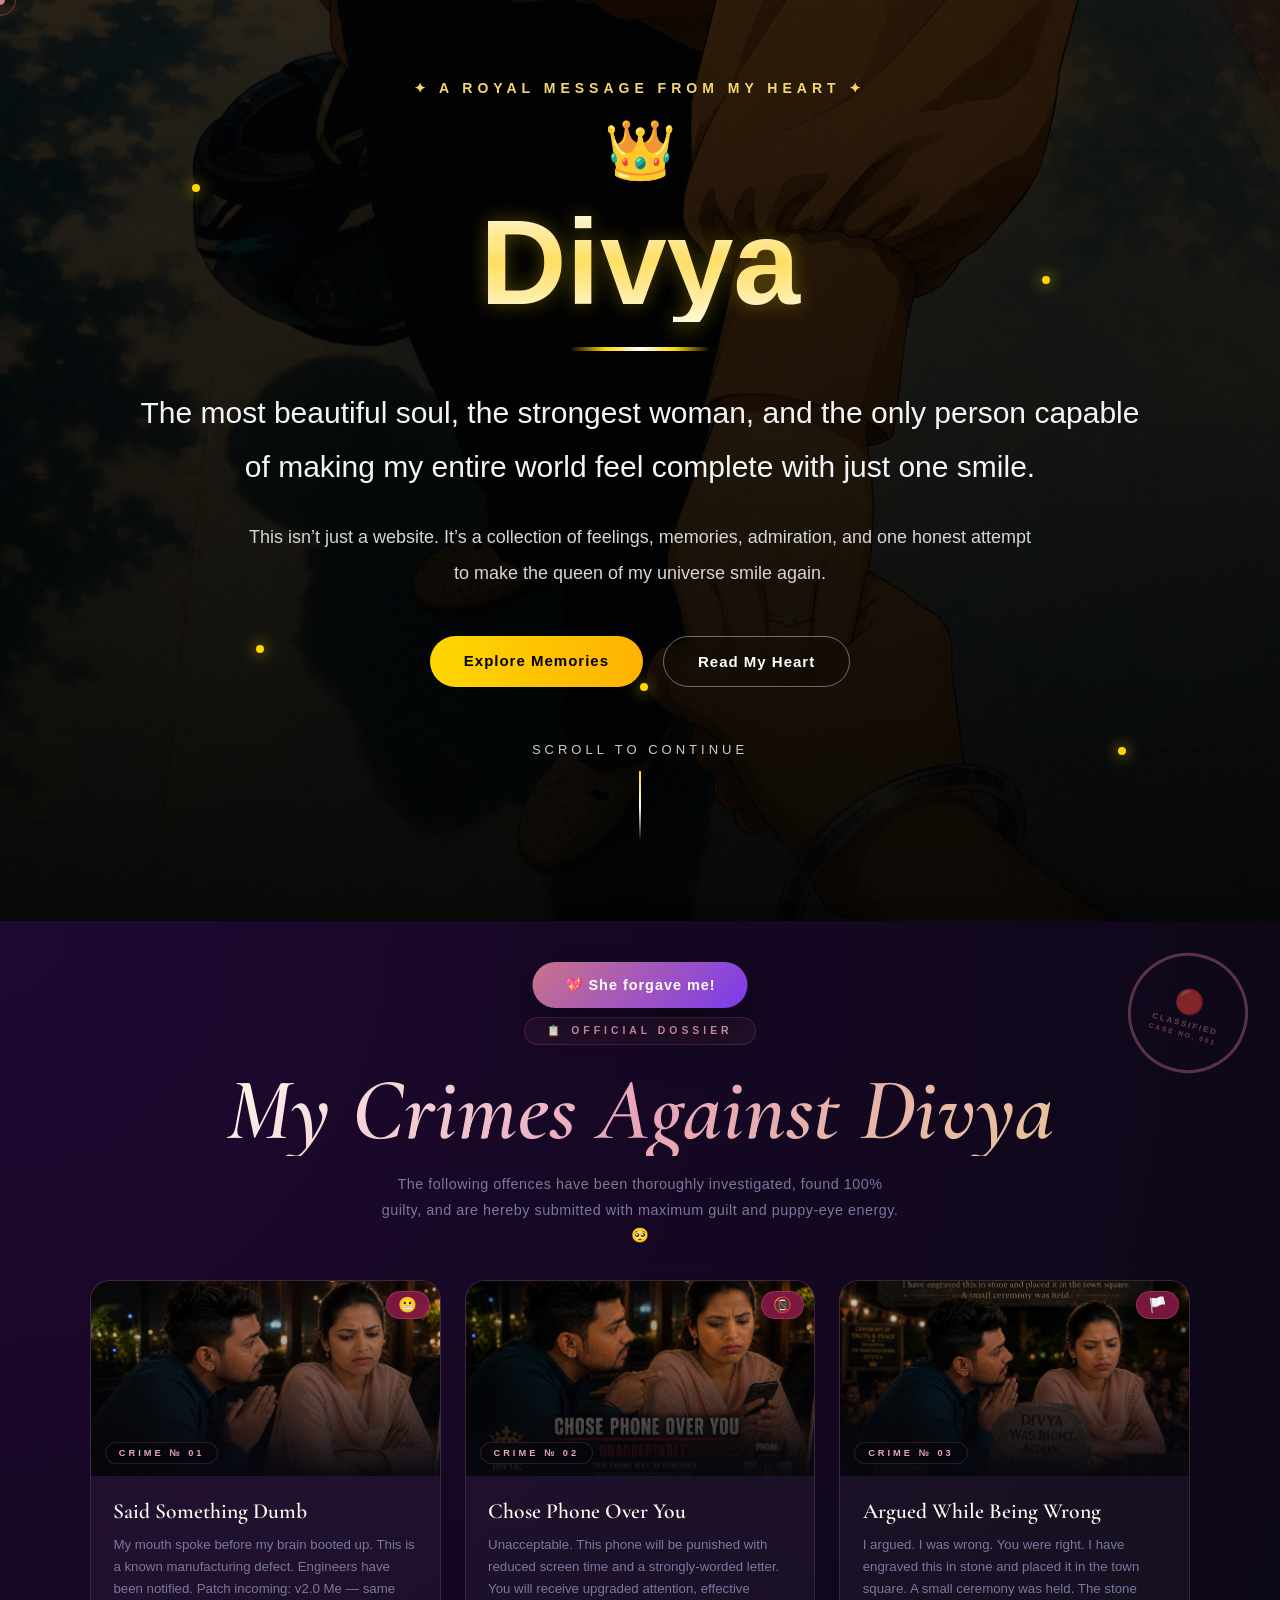
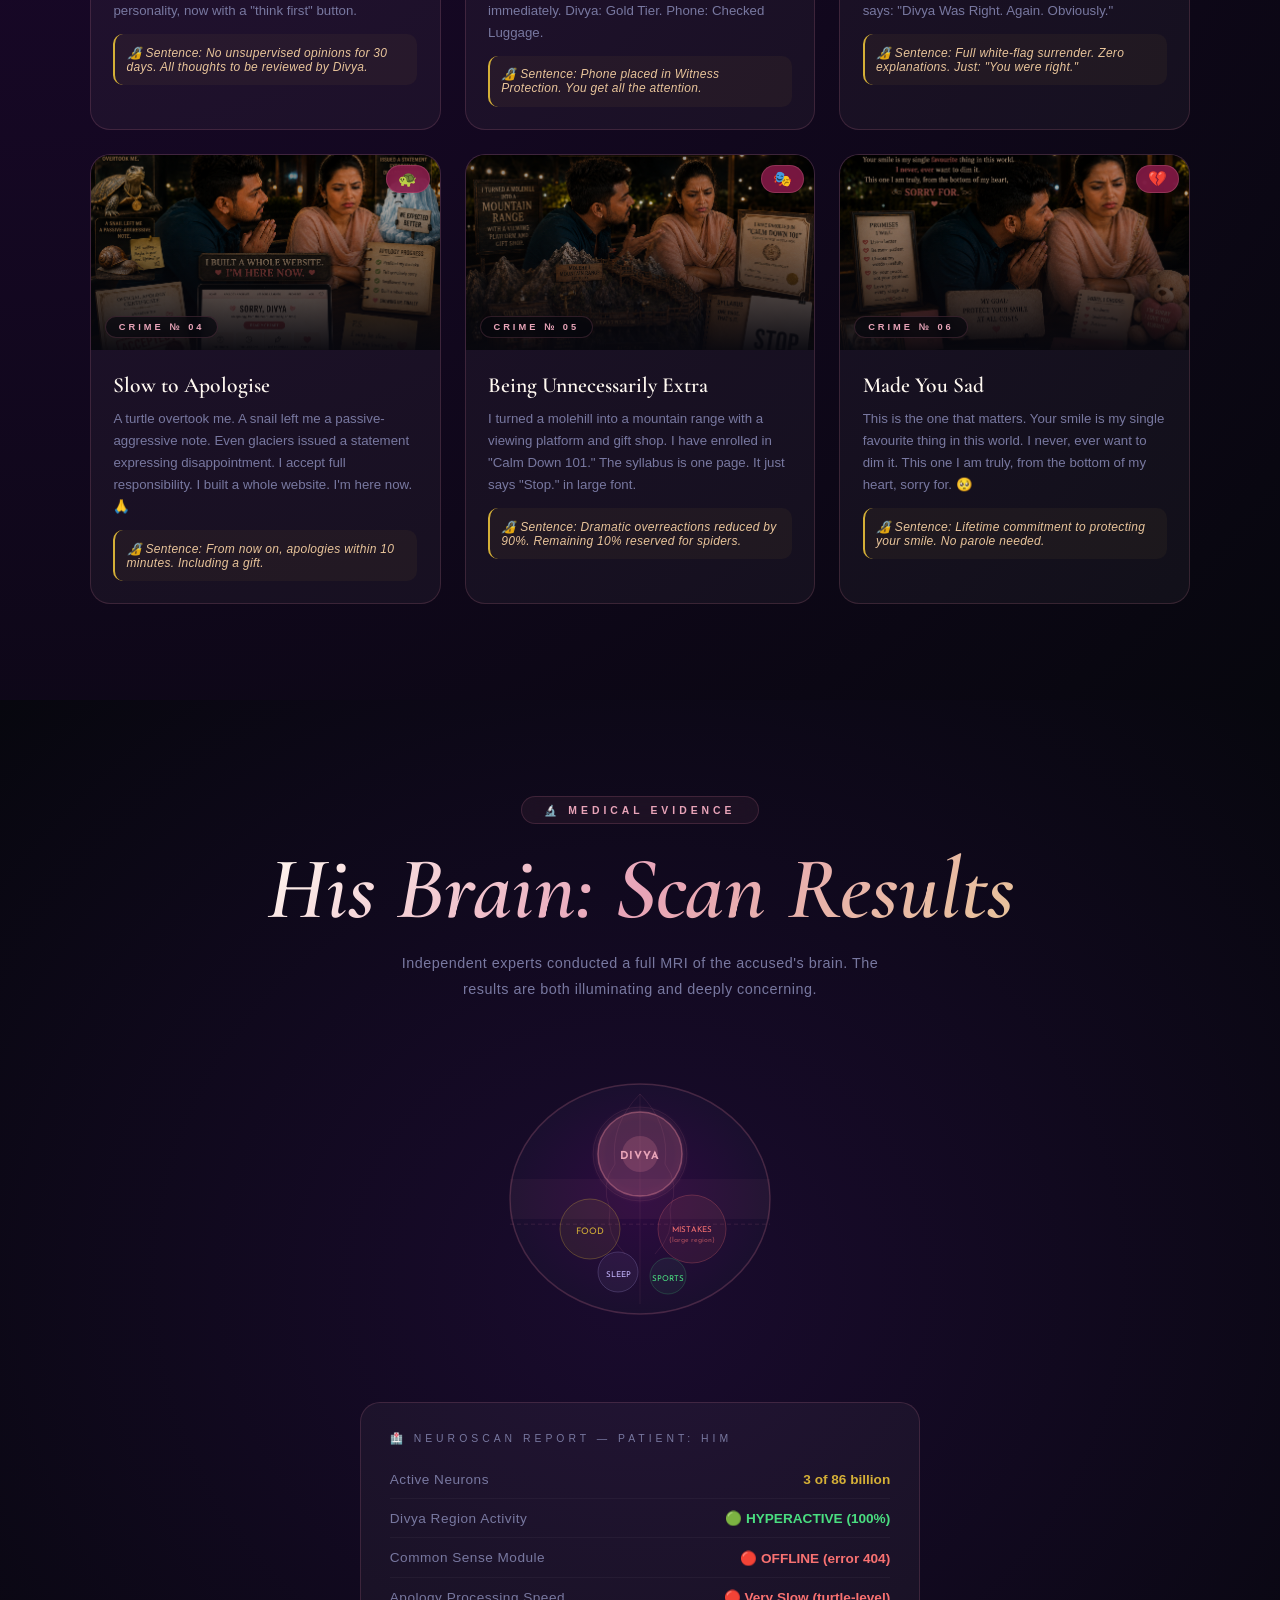
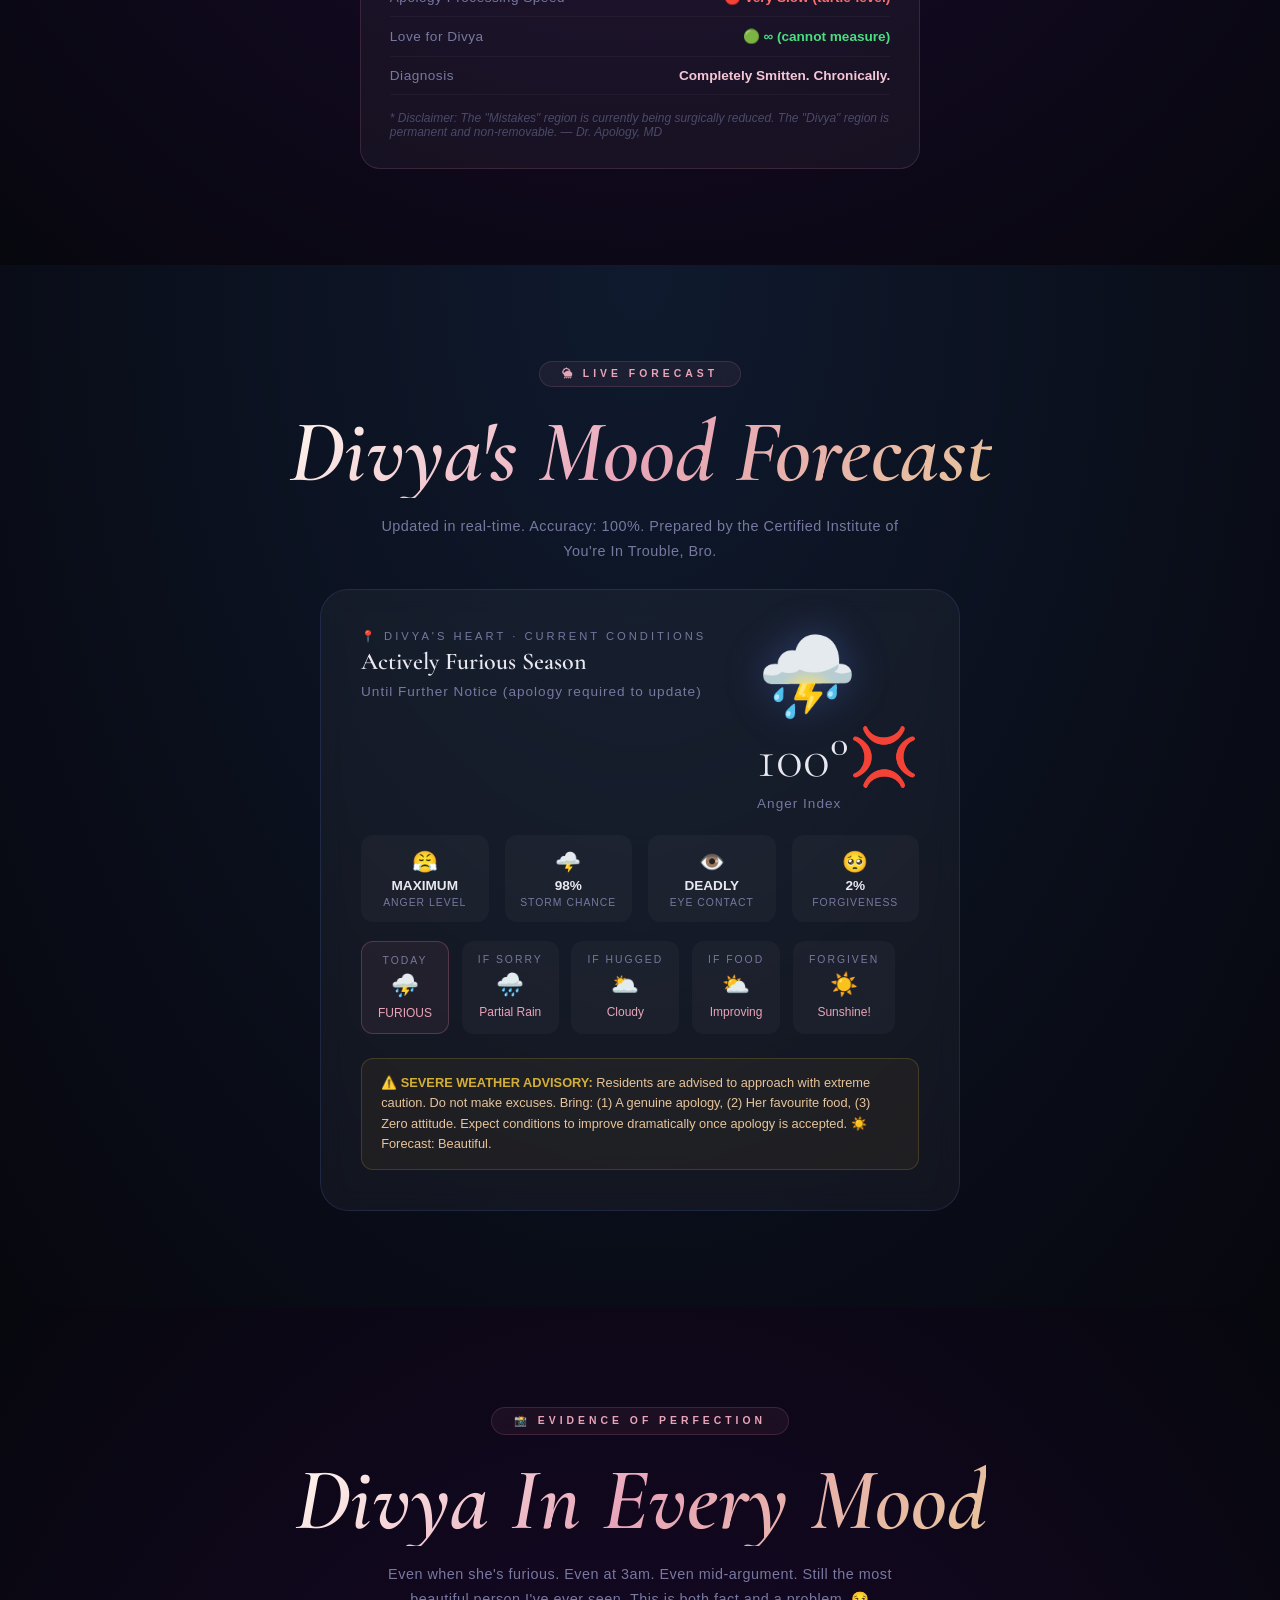
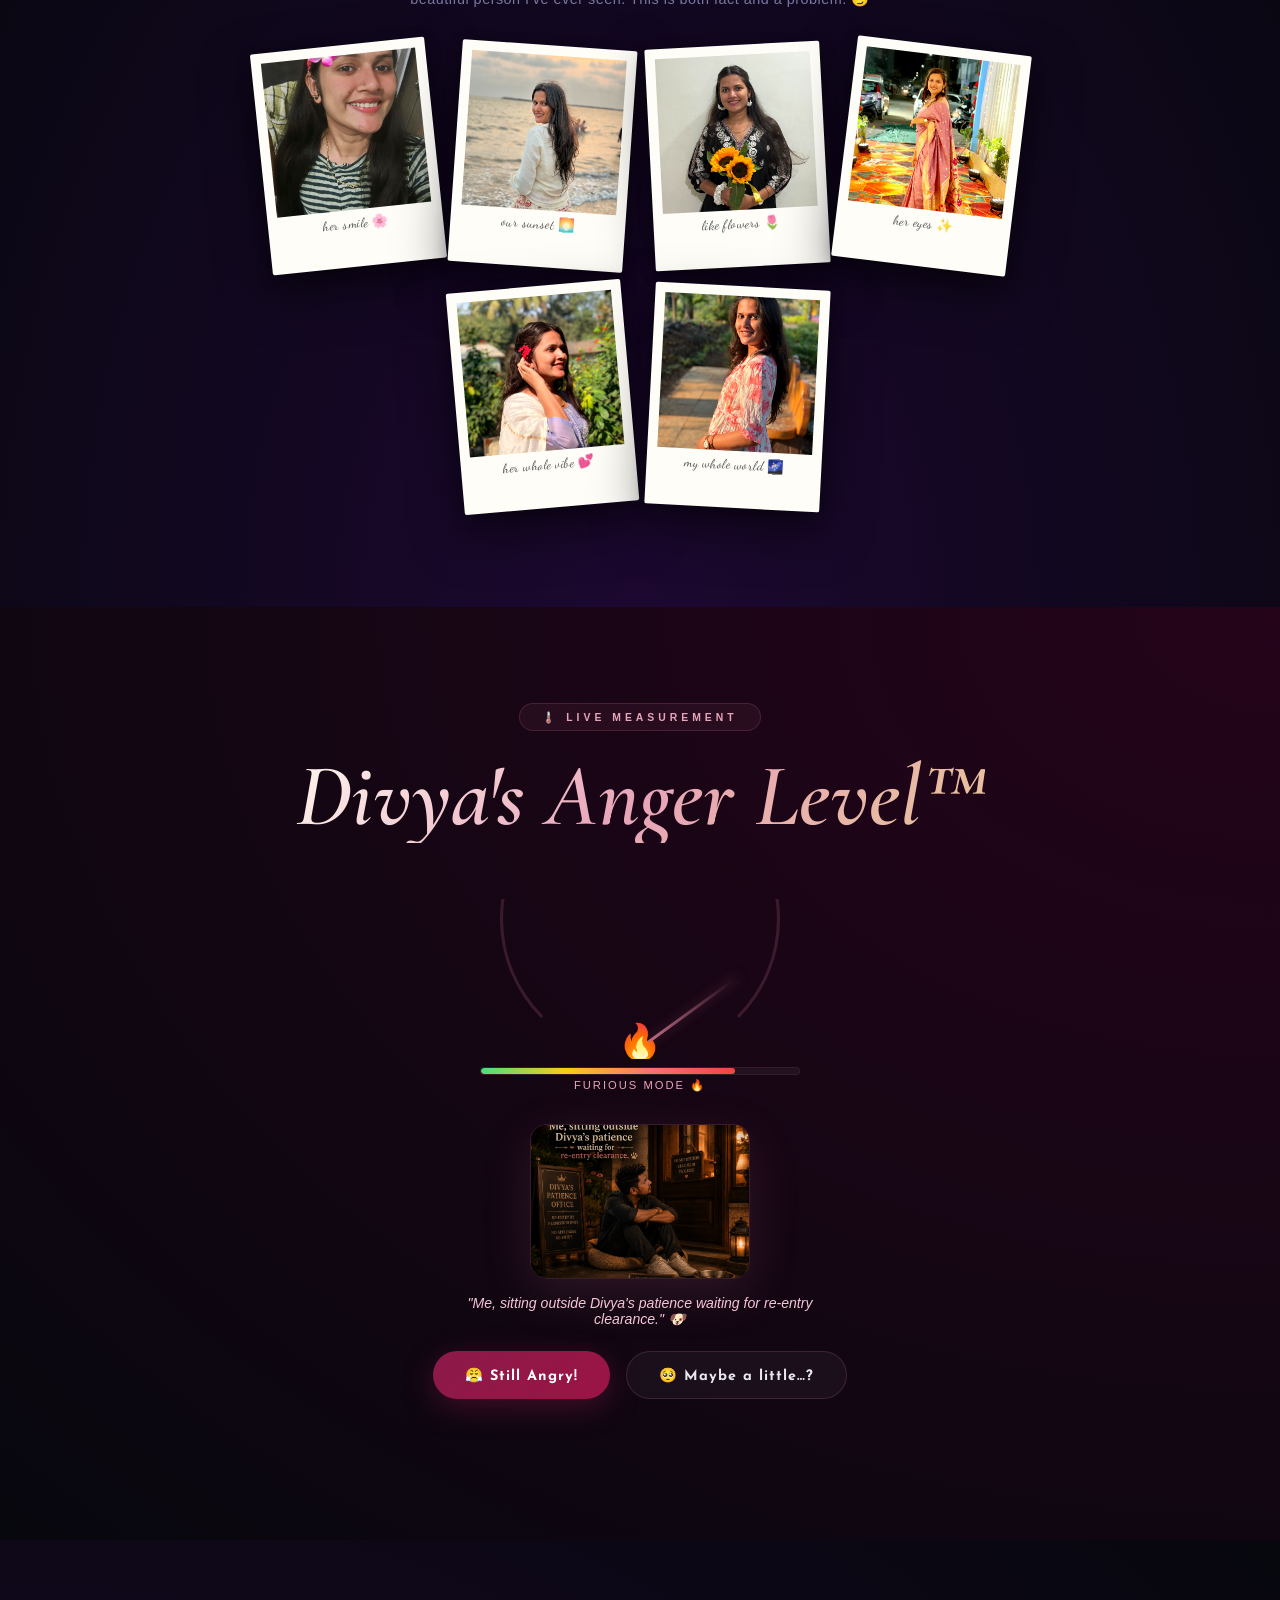
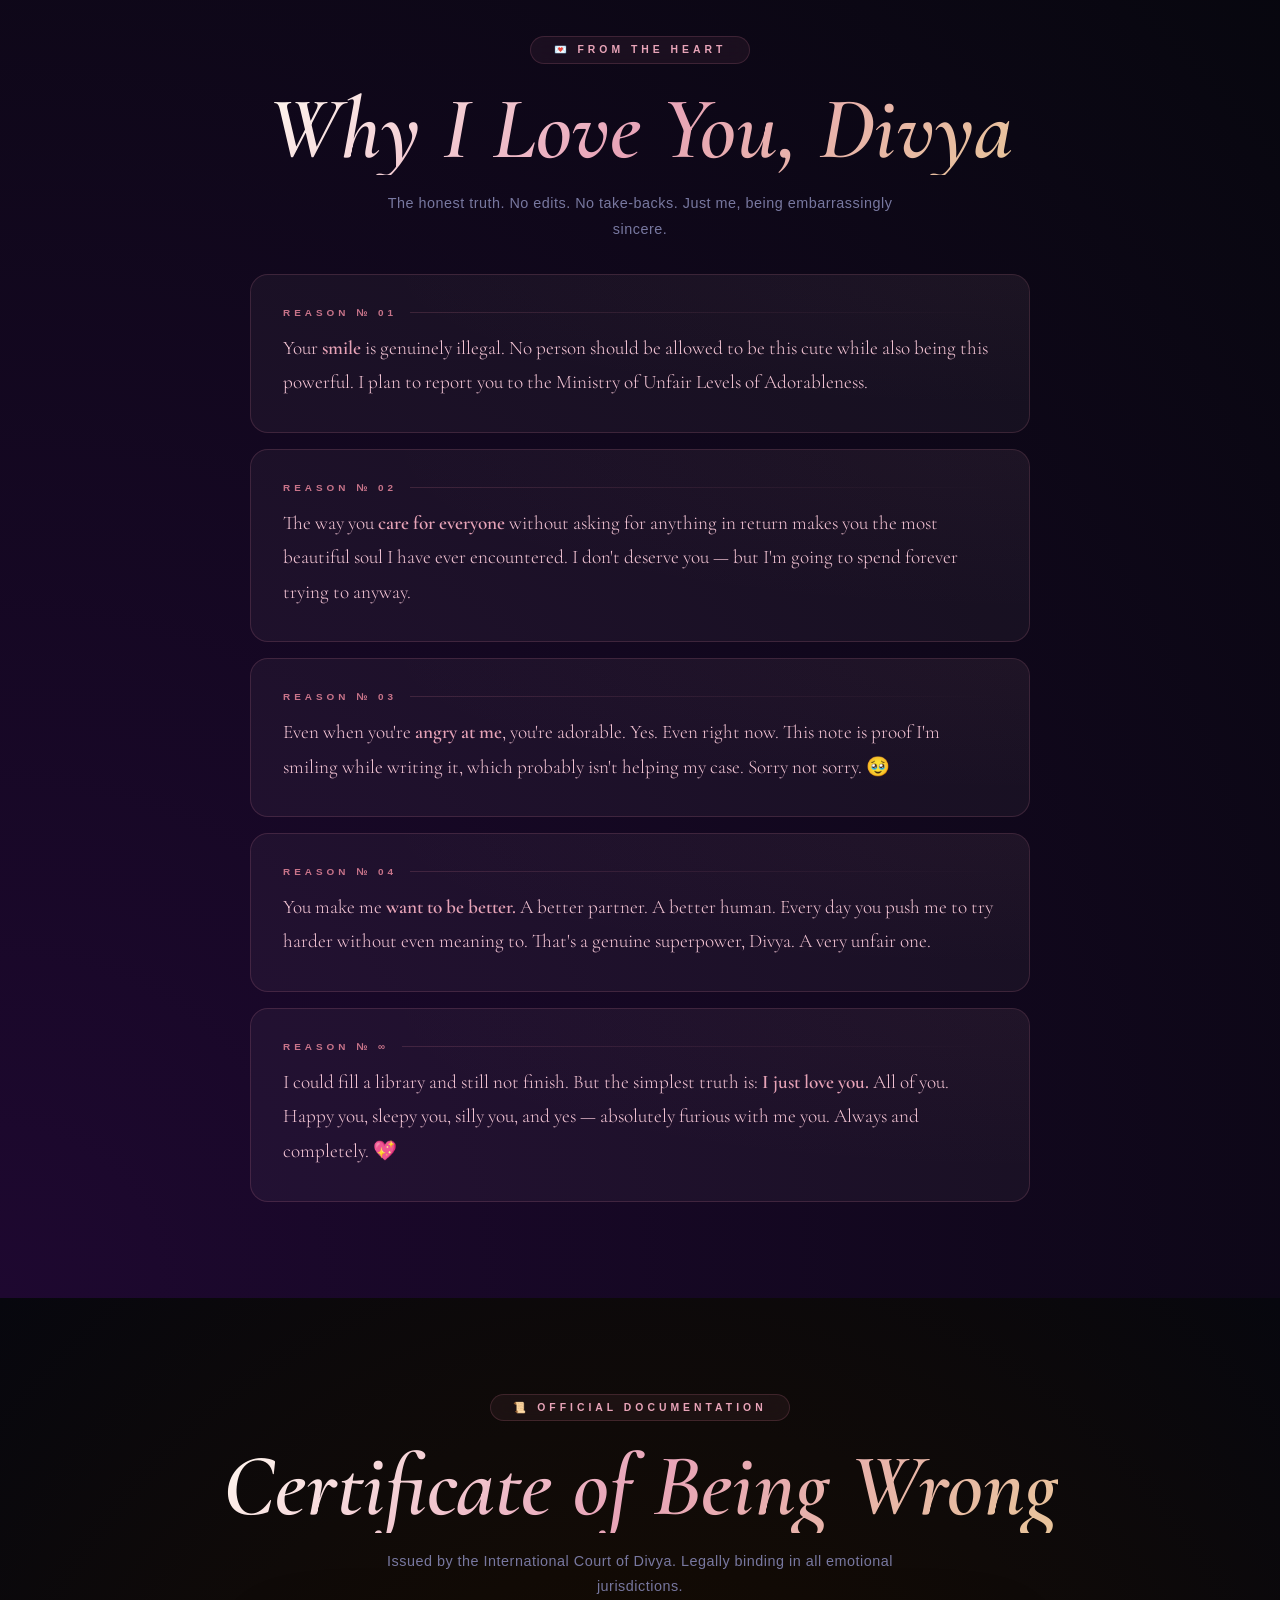
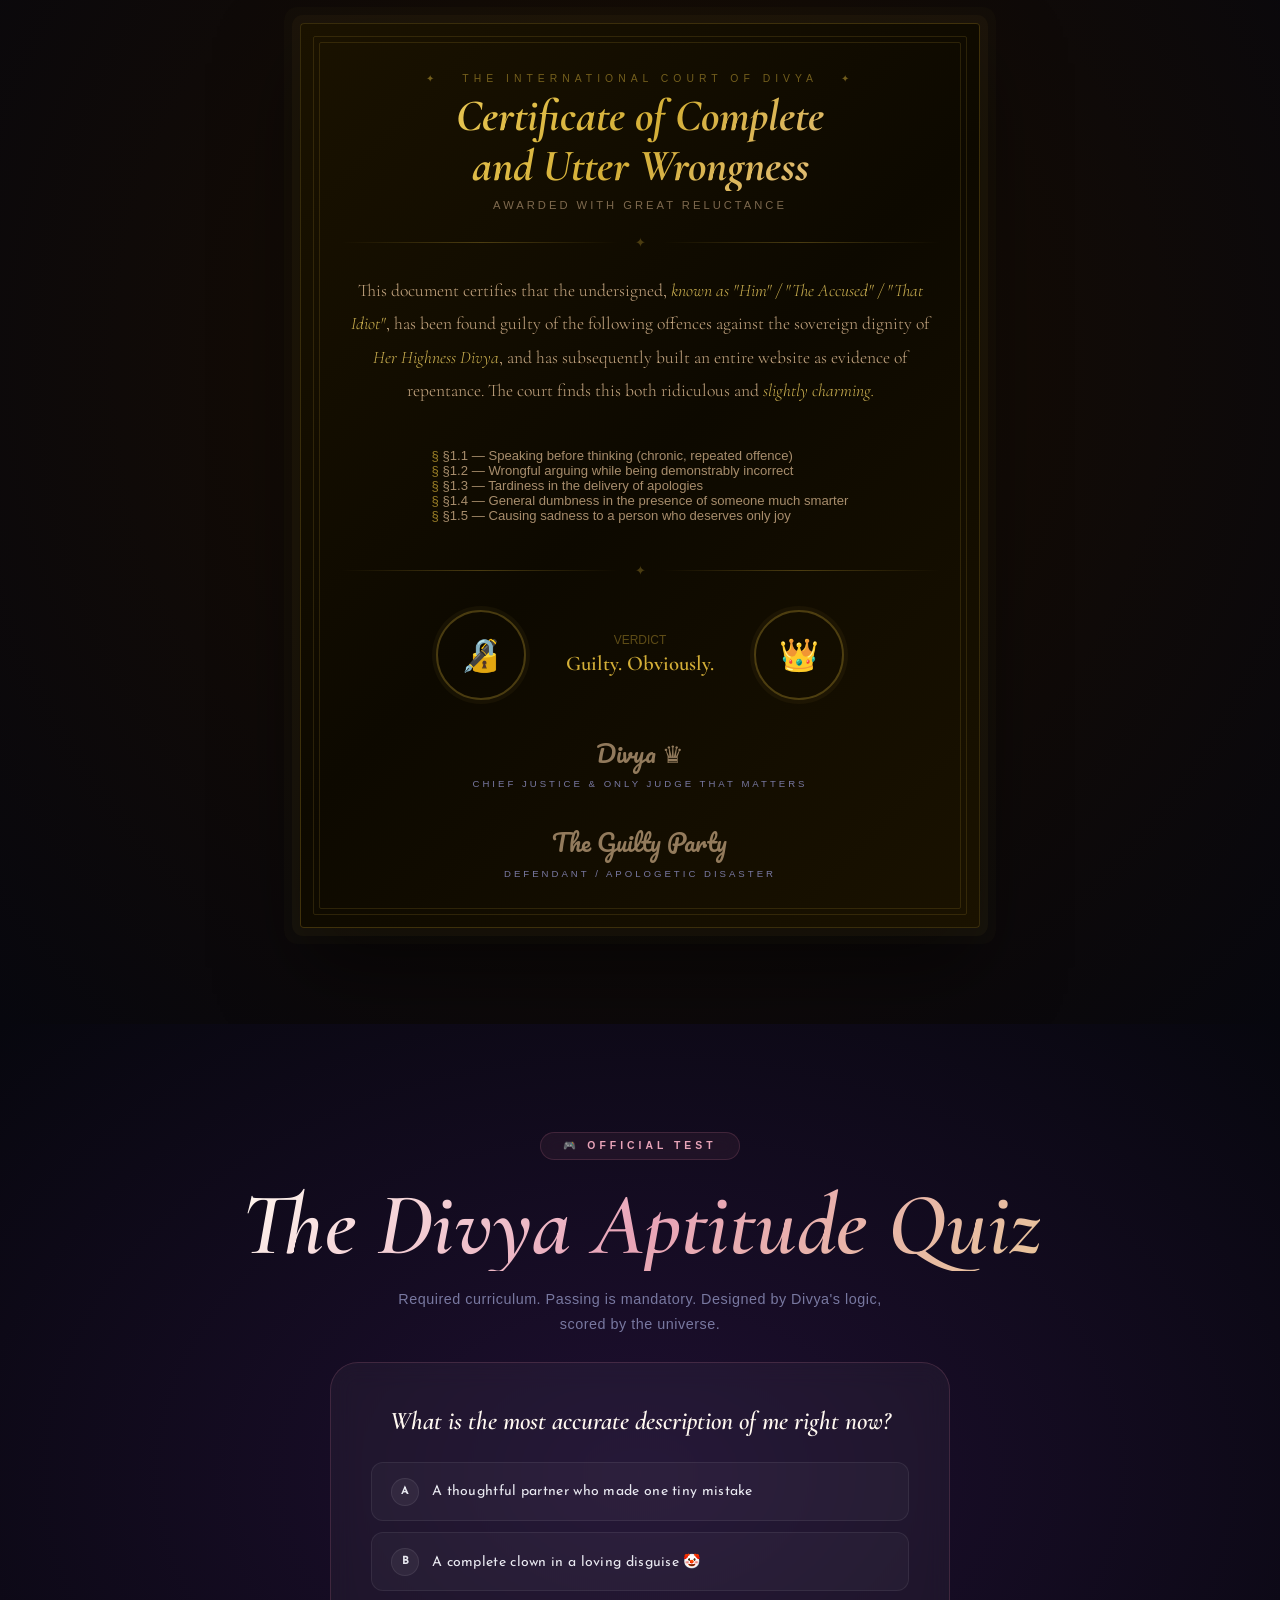
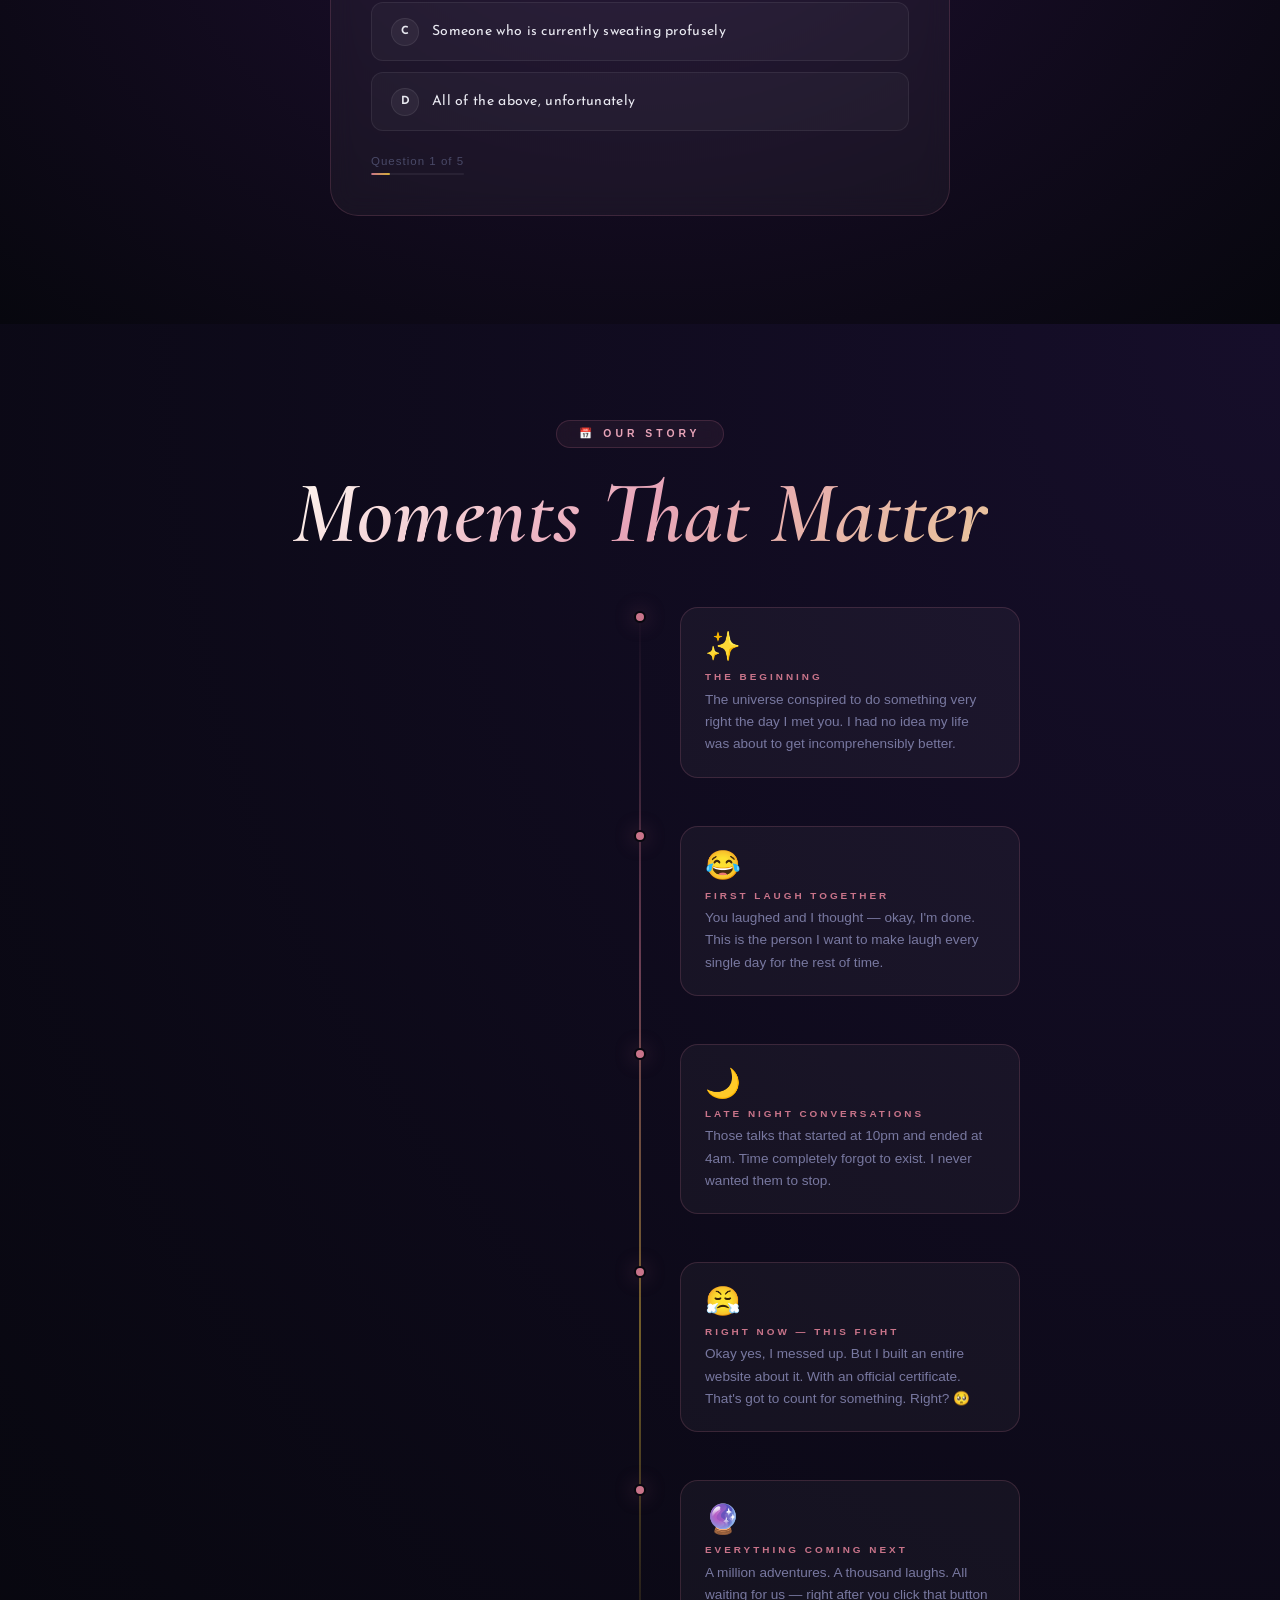
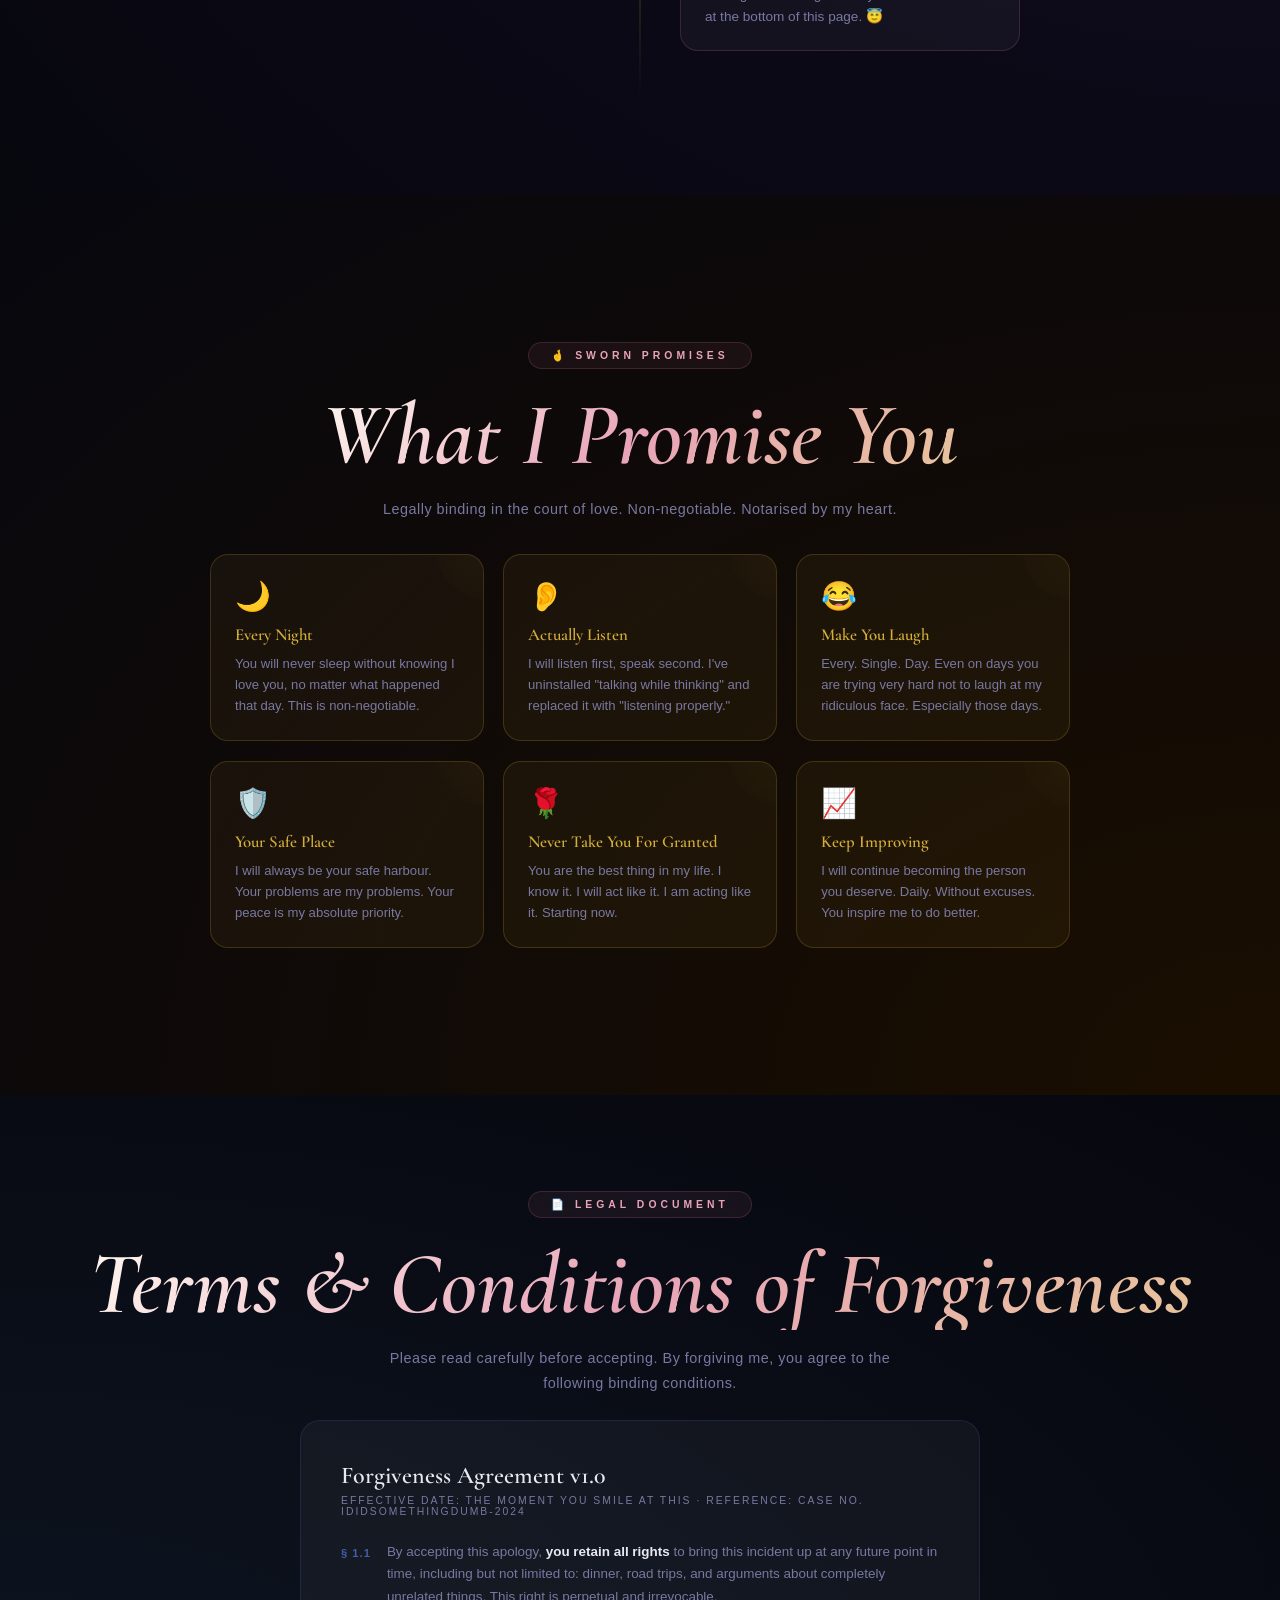
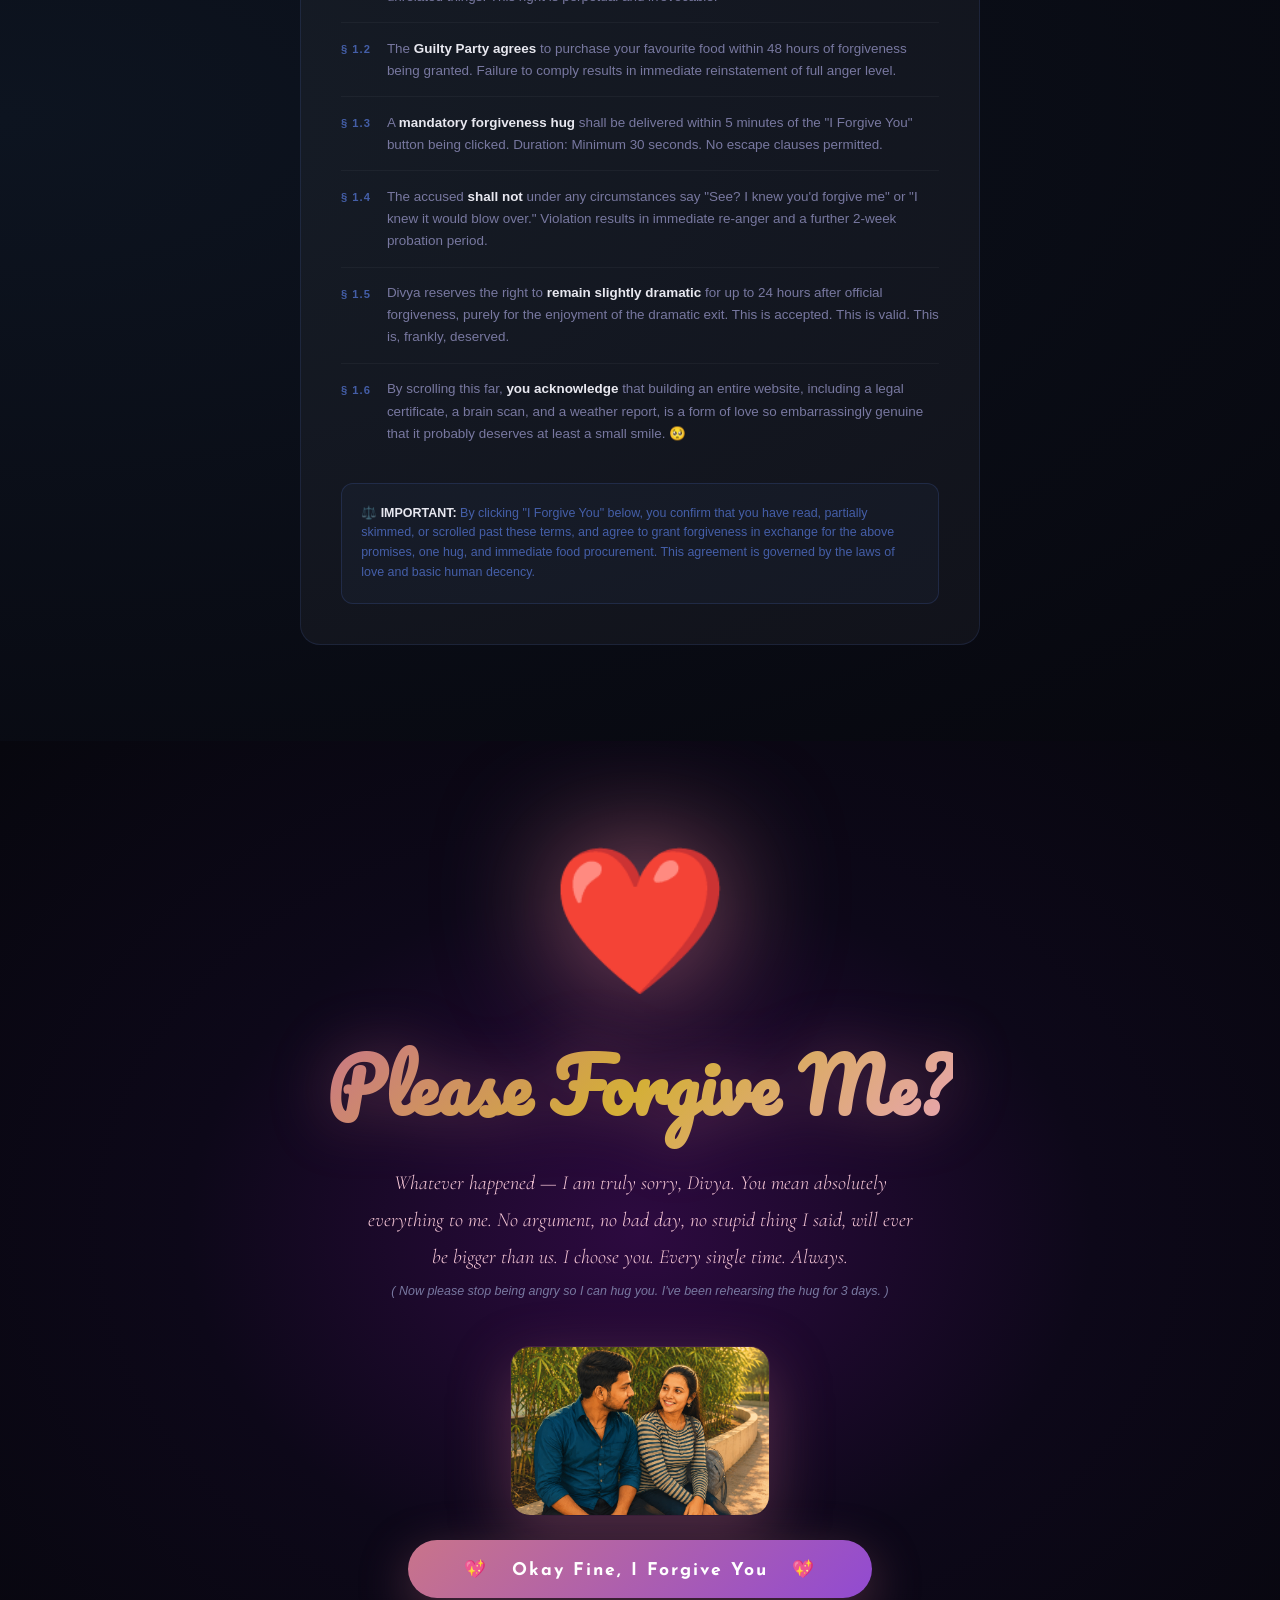
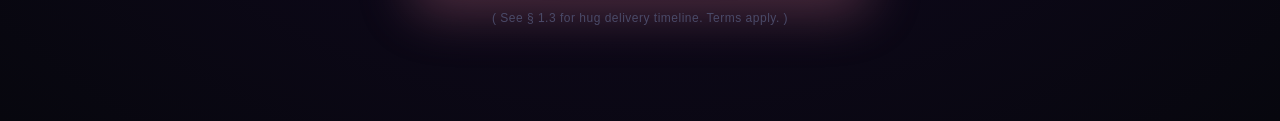
==== commit 24c7aa96: "Update index.html" ====
--- a/index.html
+++ b/index.html
@@ -3,7 +3,7 @@
 <head>
 <meta charset="UTF-8"/>
 <meta name="viewport" content="width=device-width,initial-scale=1.0"/>
-<title>👑 A Royal Apology for Divya 👑</title>
+<title>👑 A Real Apology for Divya 👑</title>
 <link rel="preconnect" href="https://fonts.googleapis.com"/>
 <link rel="preconnect" href="https://fonts.gstatic.com" crossorigin/>
 <link href="https://fonts.googleapis.com/css2?family=Cormorant+Garamond:ital,wght@0,300;0,600;0,700;1,300;1,600&family=Josefin+Sans:wght@300;400;600;700&family=Pacifico&family=Dancing+Script:wght@600&display=swap" rel="stylesheet"/>
@@ -13,7 +13,7 @@
 
 <!-- ========== LOADER ========== -->
 <div id="loader">
-  <div class="loader-logo">Divya 💕</div>
+  <div class="loader-logo">Sorry Divya 💕</div>
   <div class="loader-bar-wrap"><div class="loader-bar"></div></div>
   <div class="loader-text">Initialising Apology…</div>
 </div>
@@ -32,7 +32,7 @@
 <section class="hero" id="hero">
 
   <!-- BACKGROUND IMAGE -->
-  <img src="./images/hero-bg.jpg" alt="Divya Background" class="hero-bg">
+  <img src="./images/hero-bg.jpg" alt="Sorry Divya Background" class="hero-bg">
 
   <!-- DARK OVERLAY -->
   <div class="hero-overlay"></div>
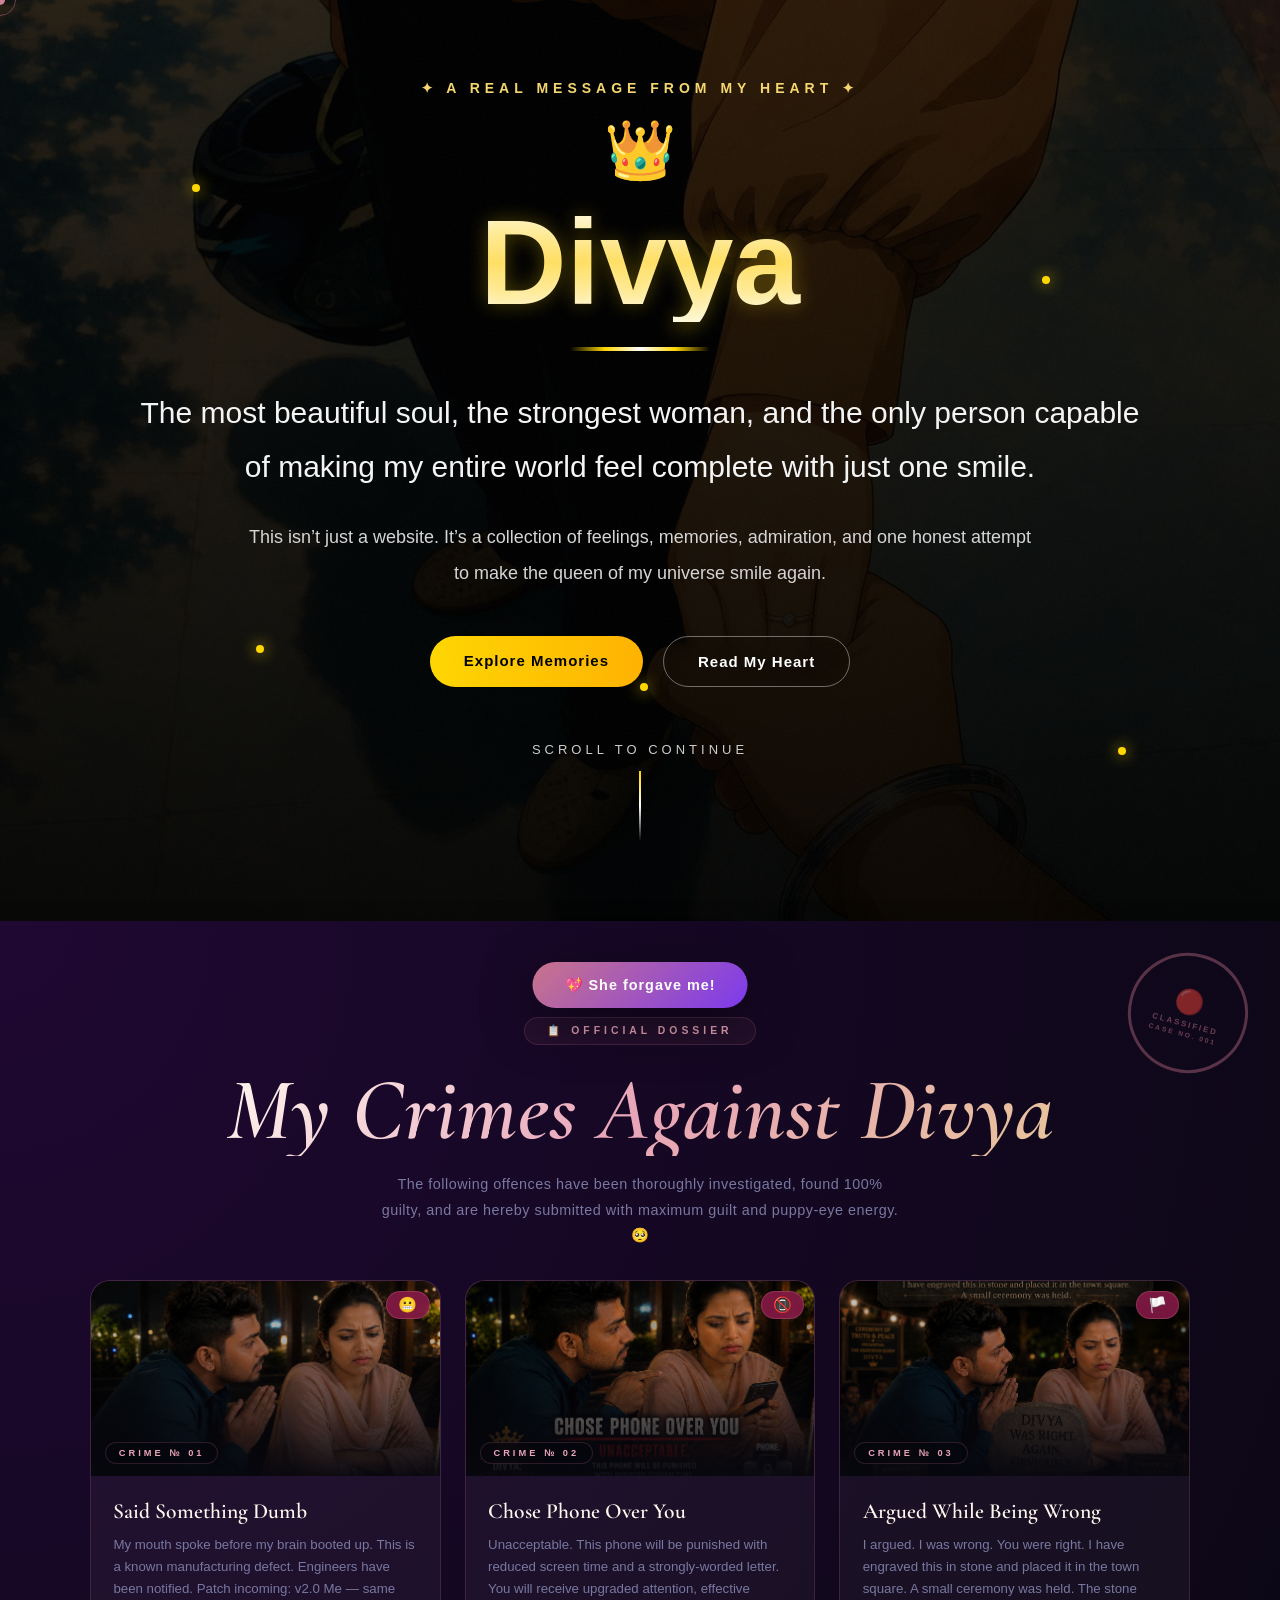
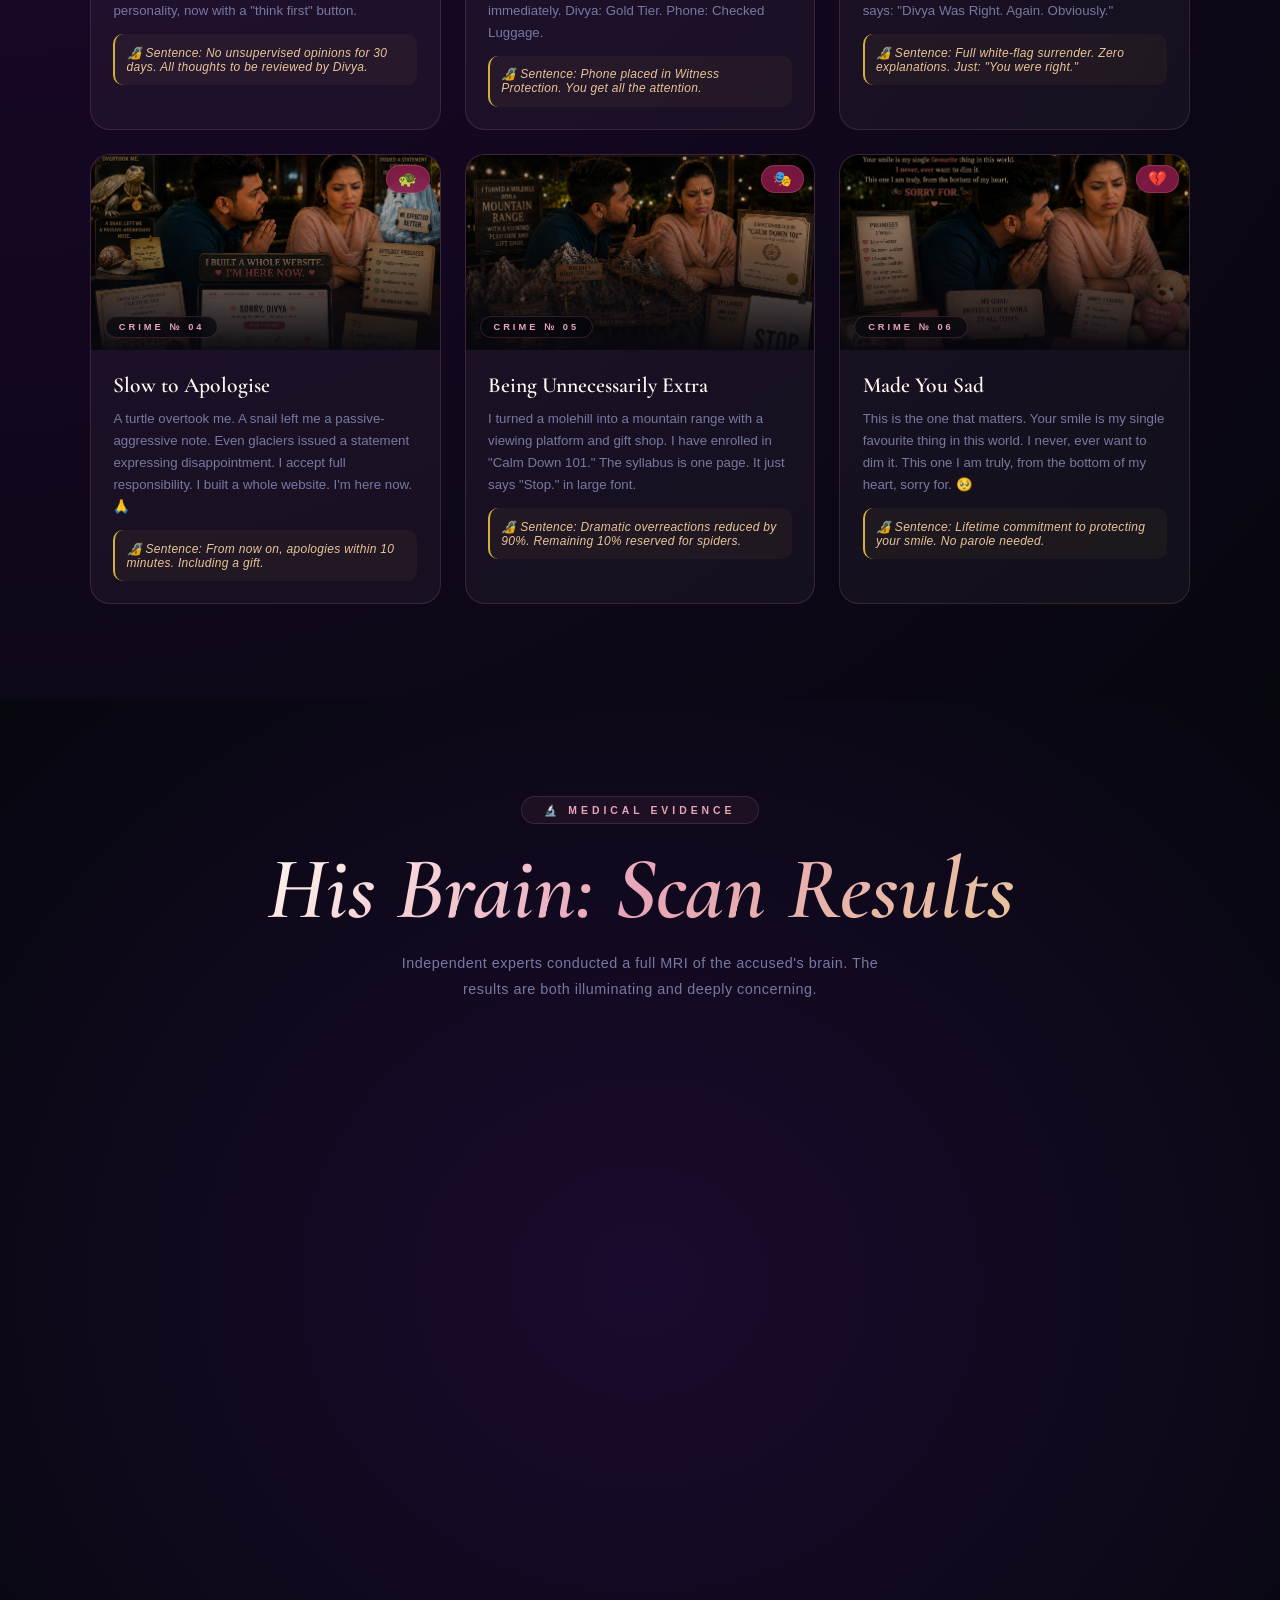
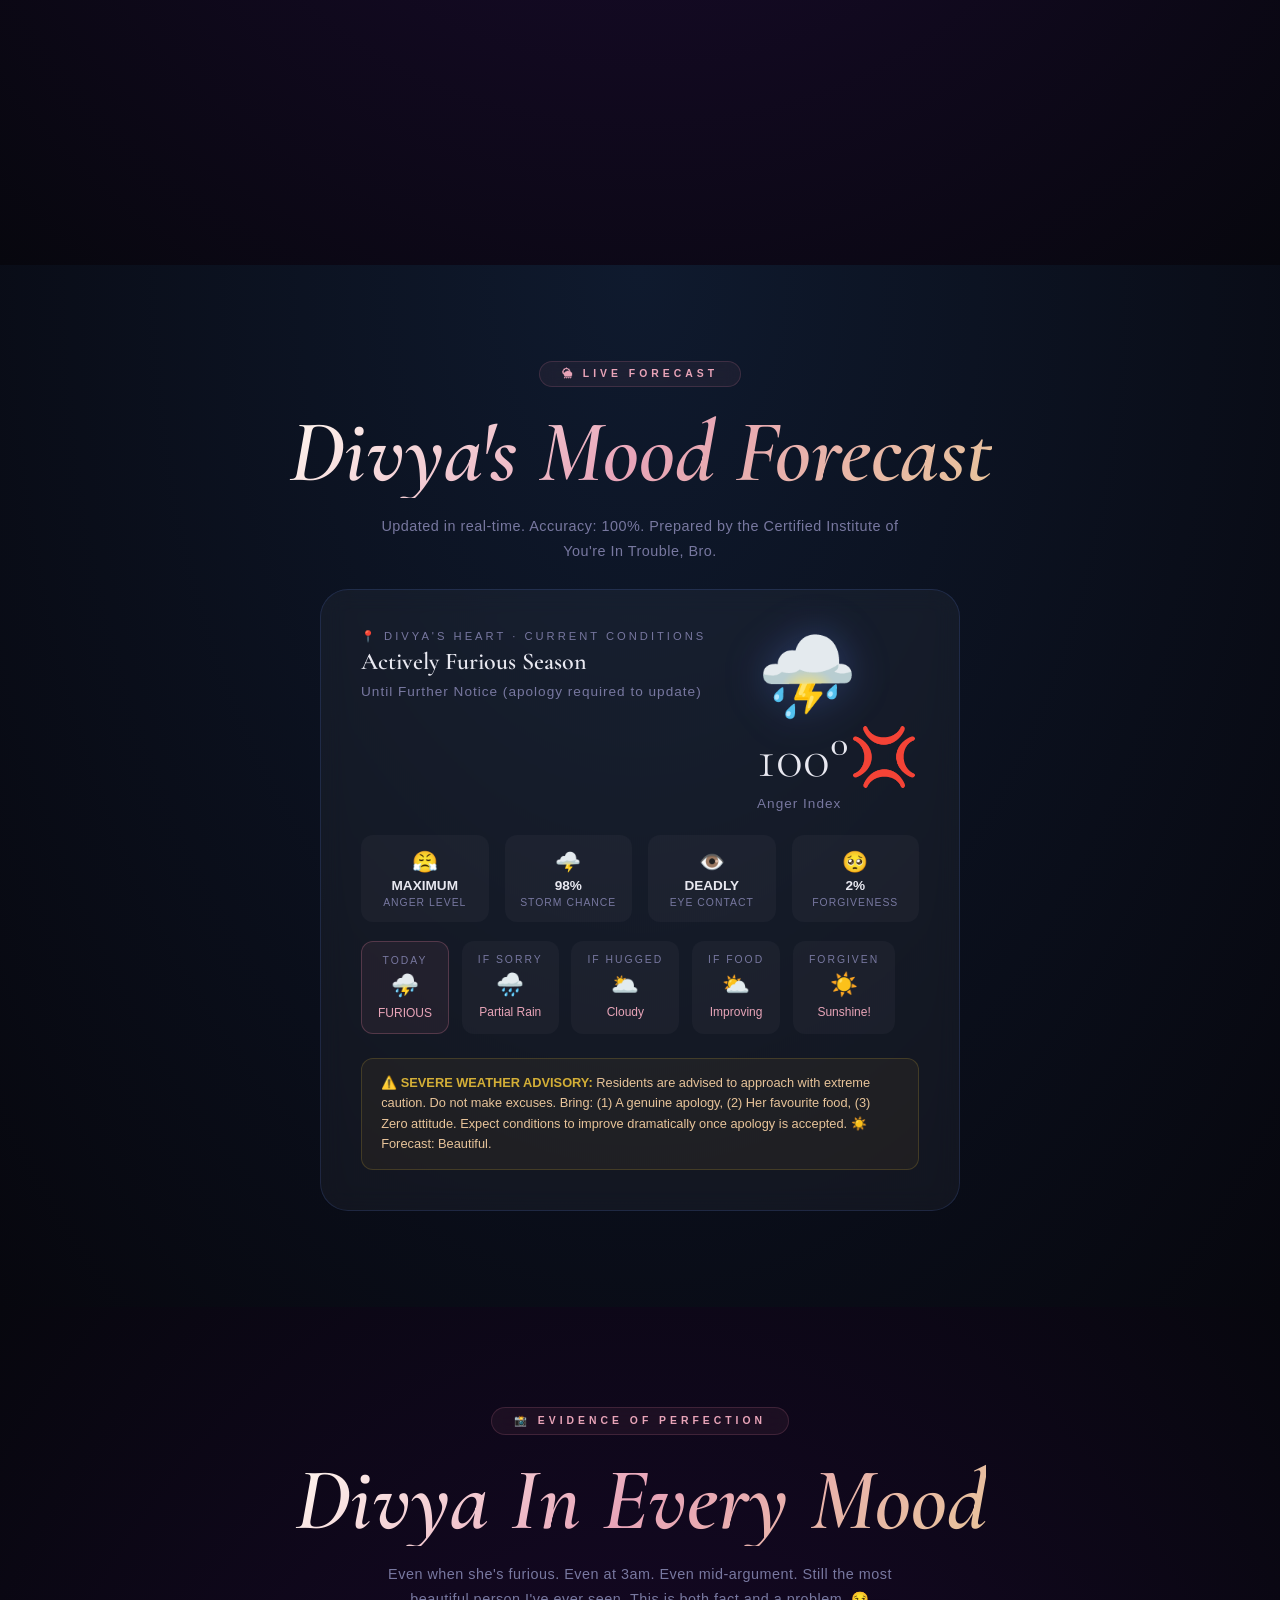
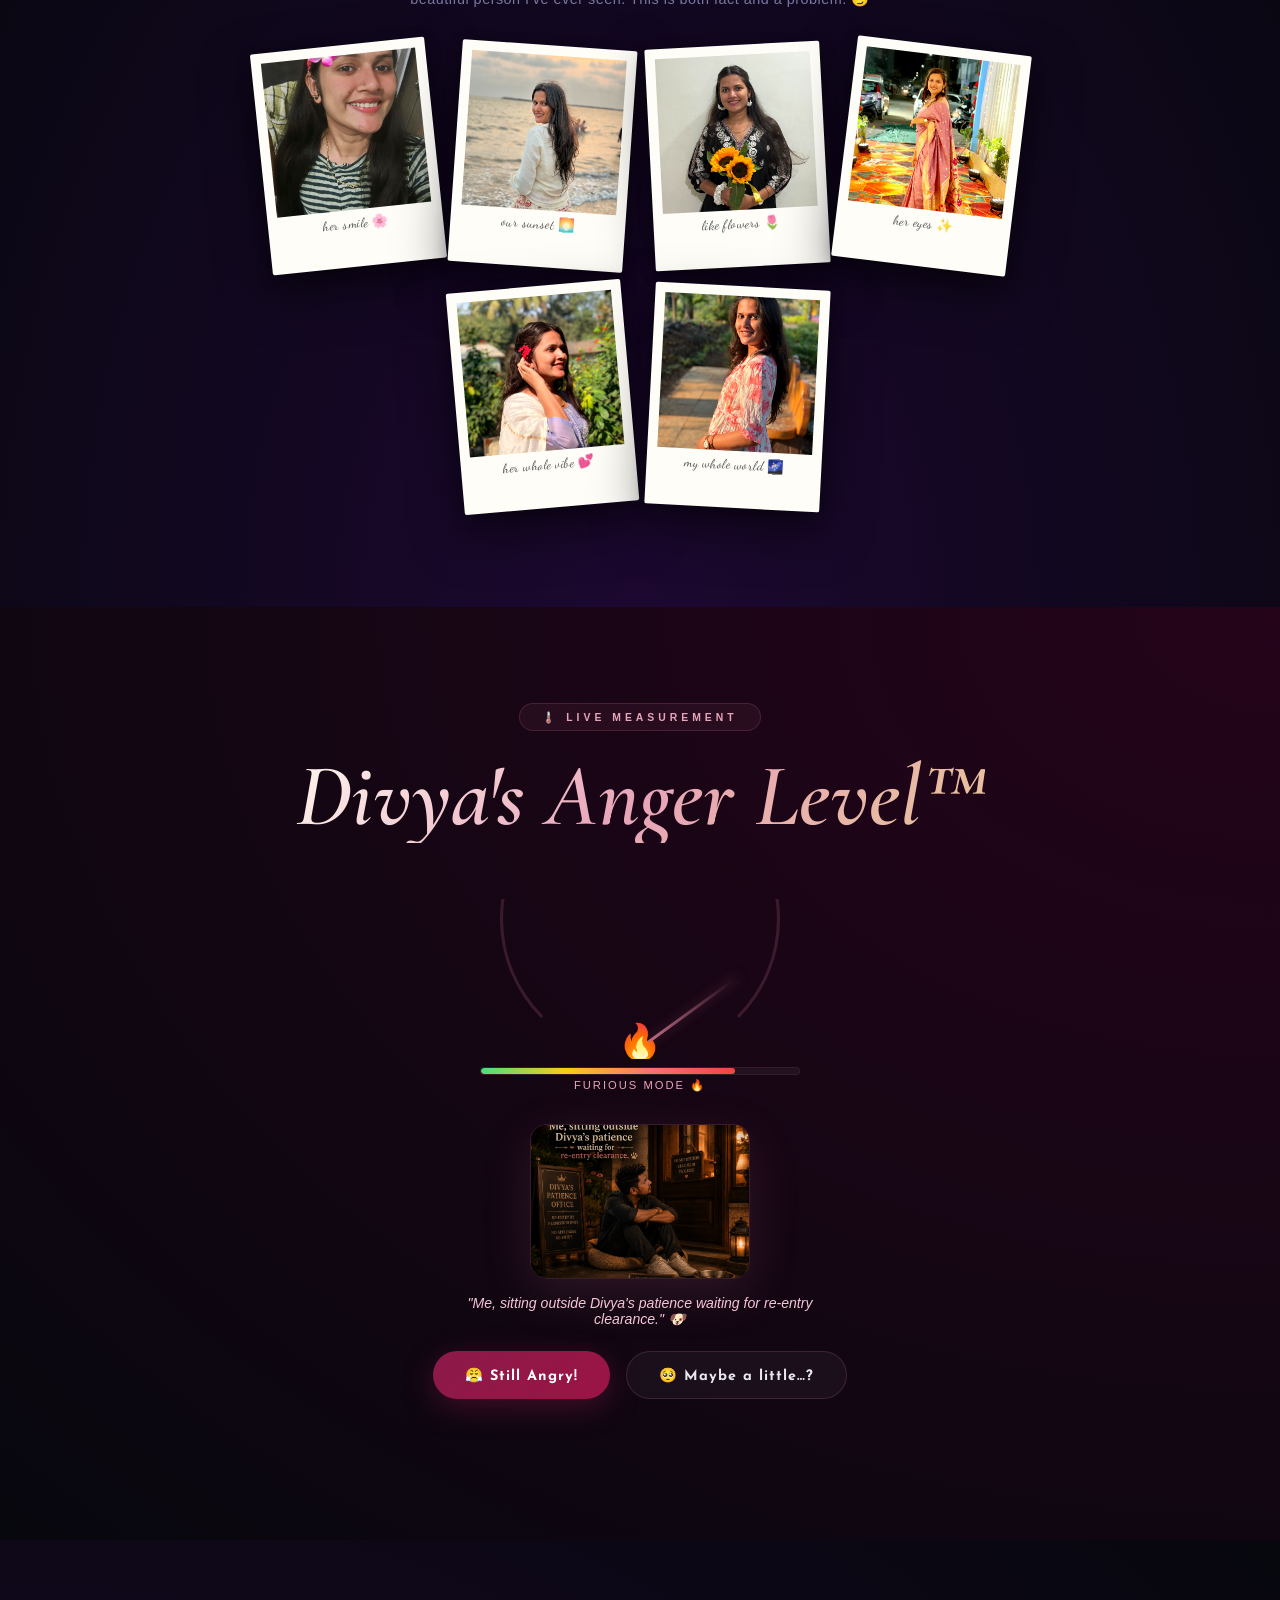
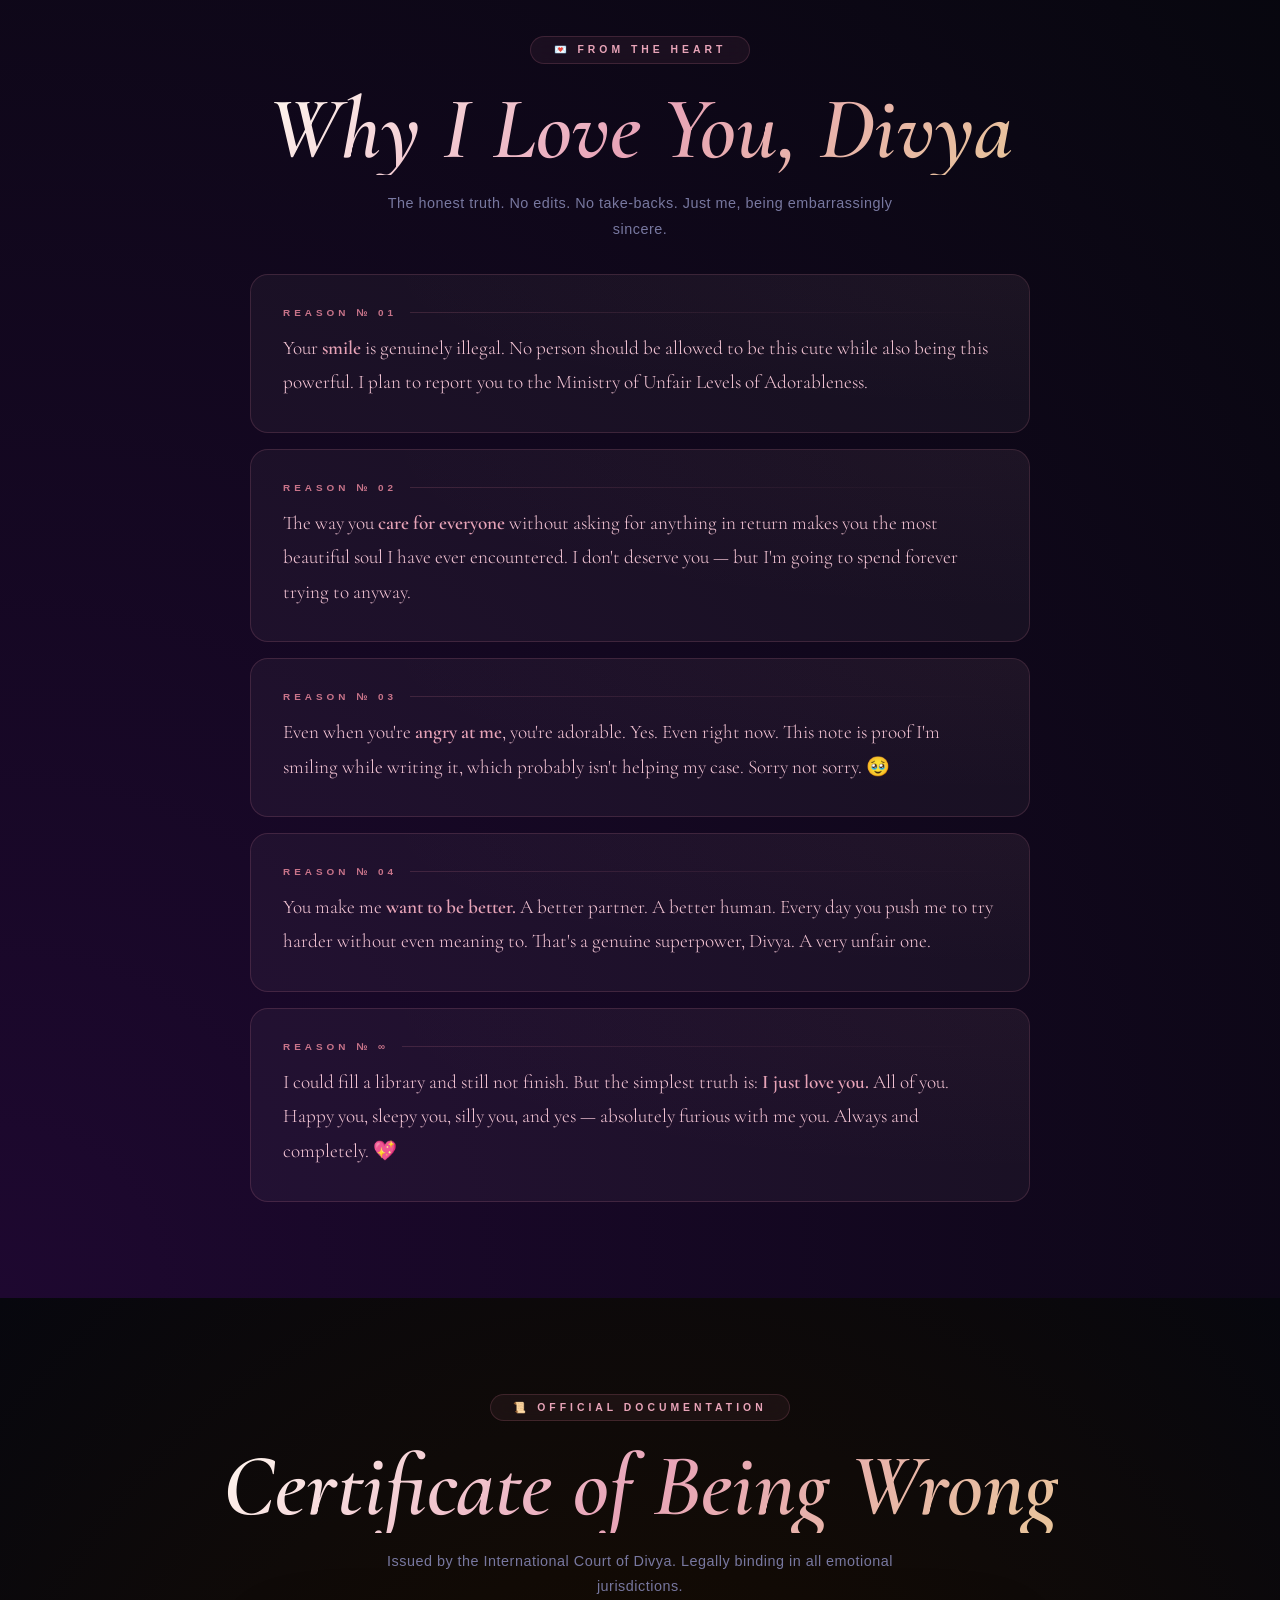
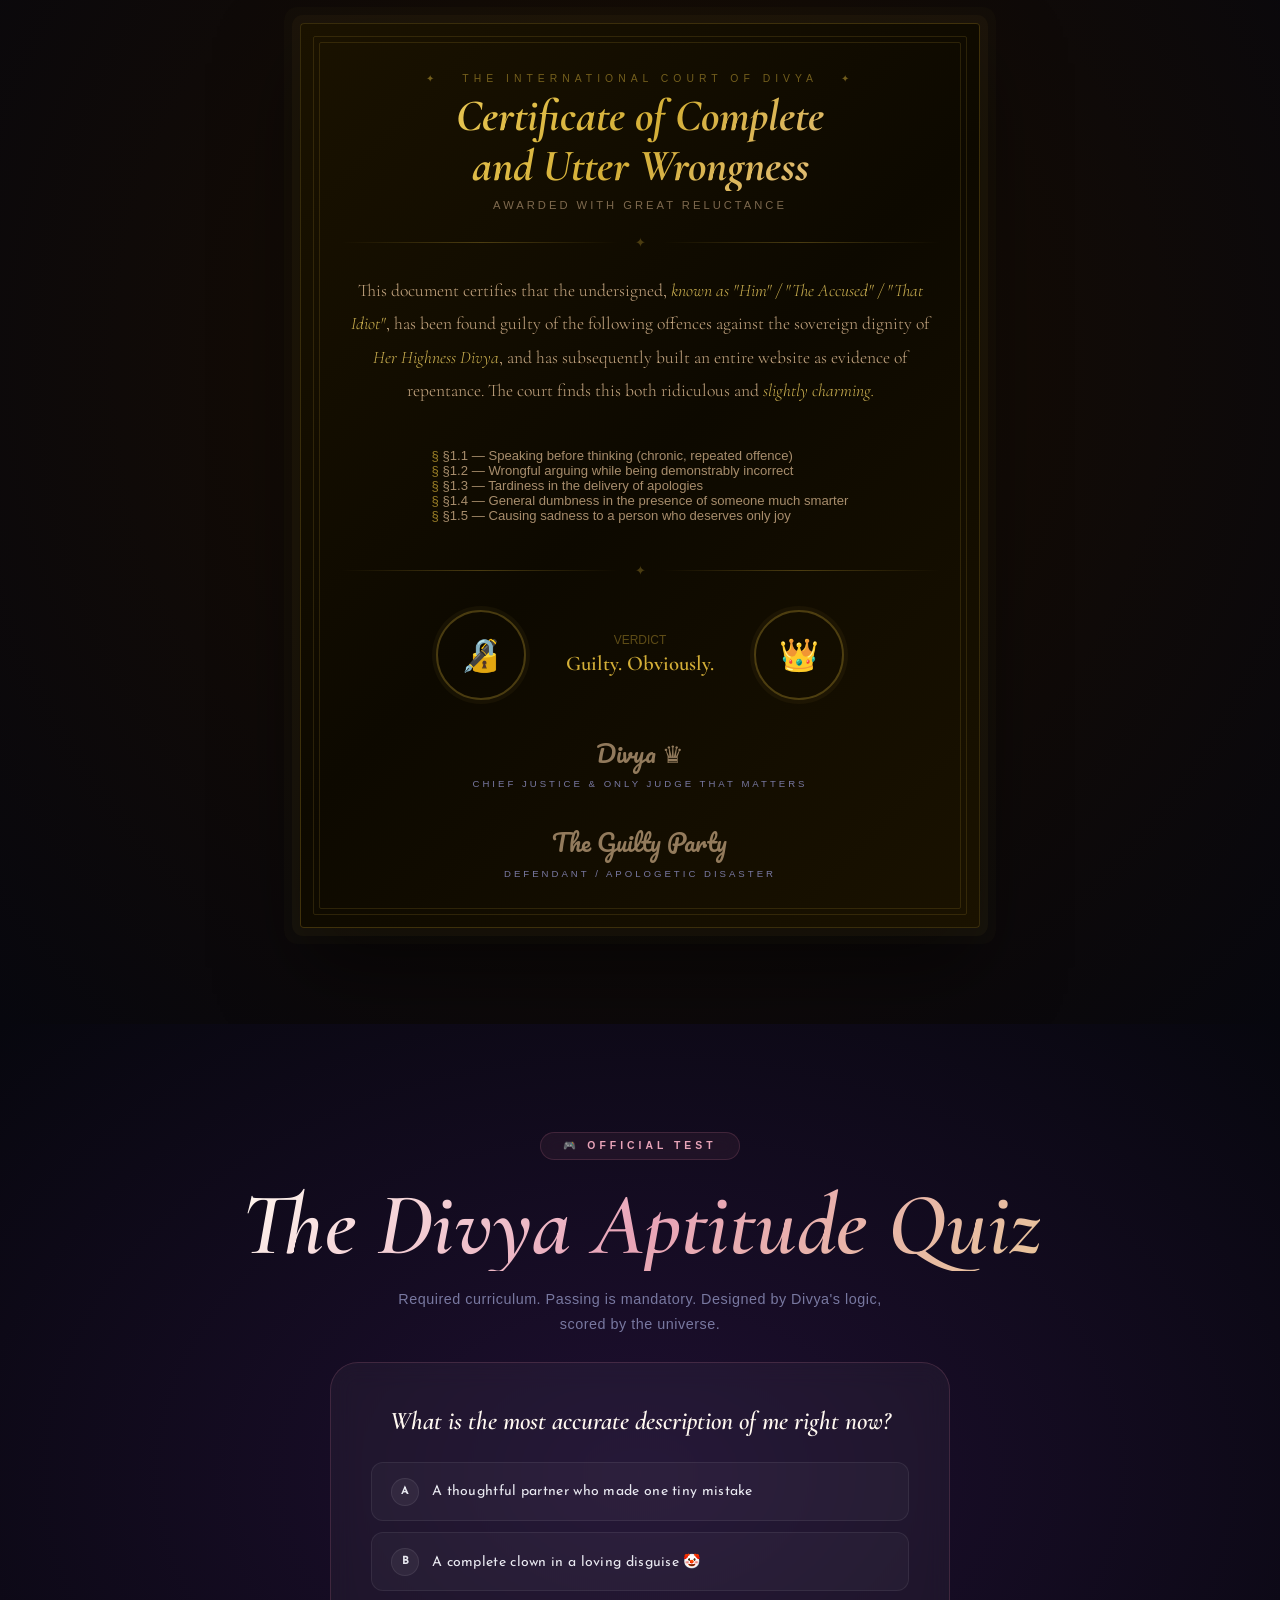
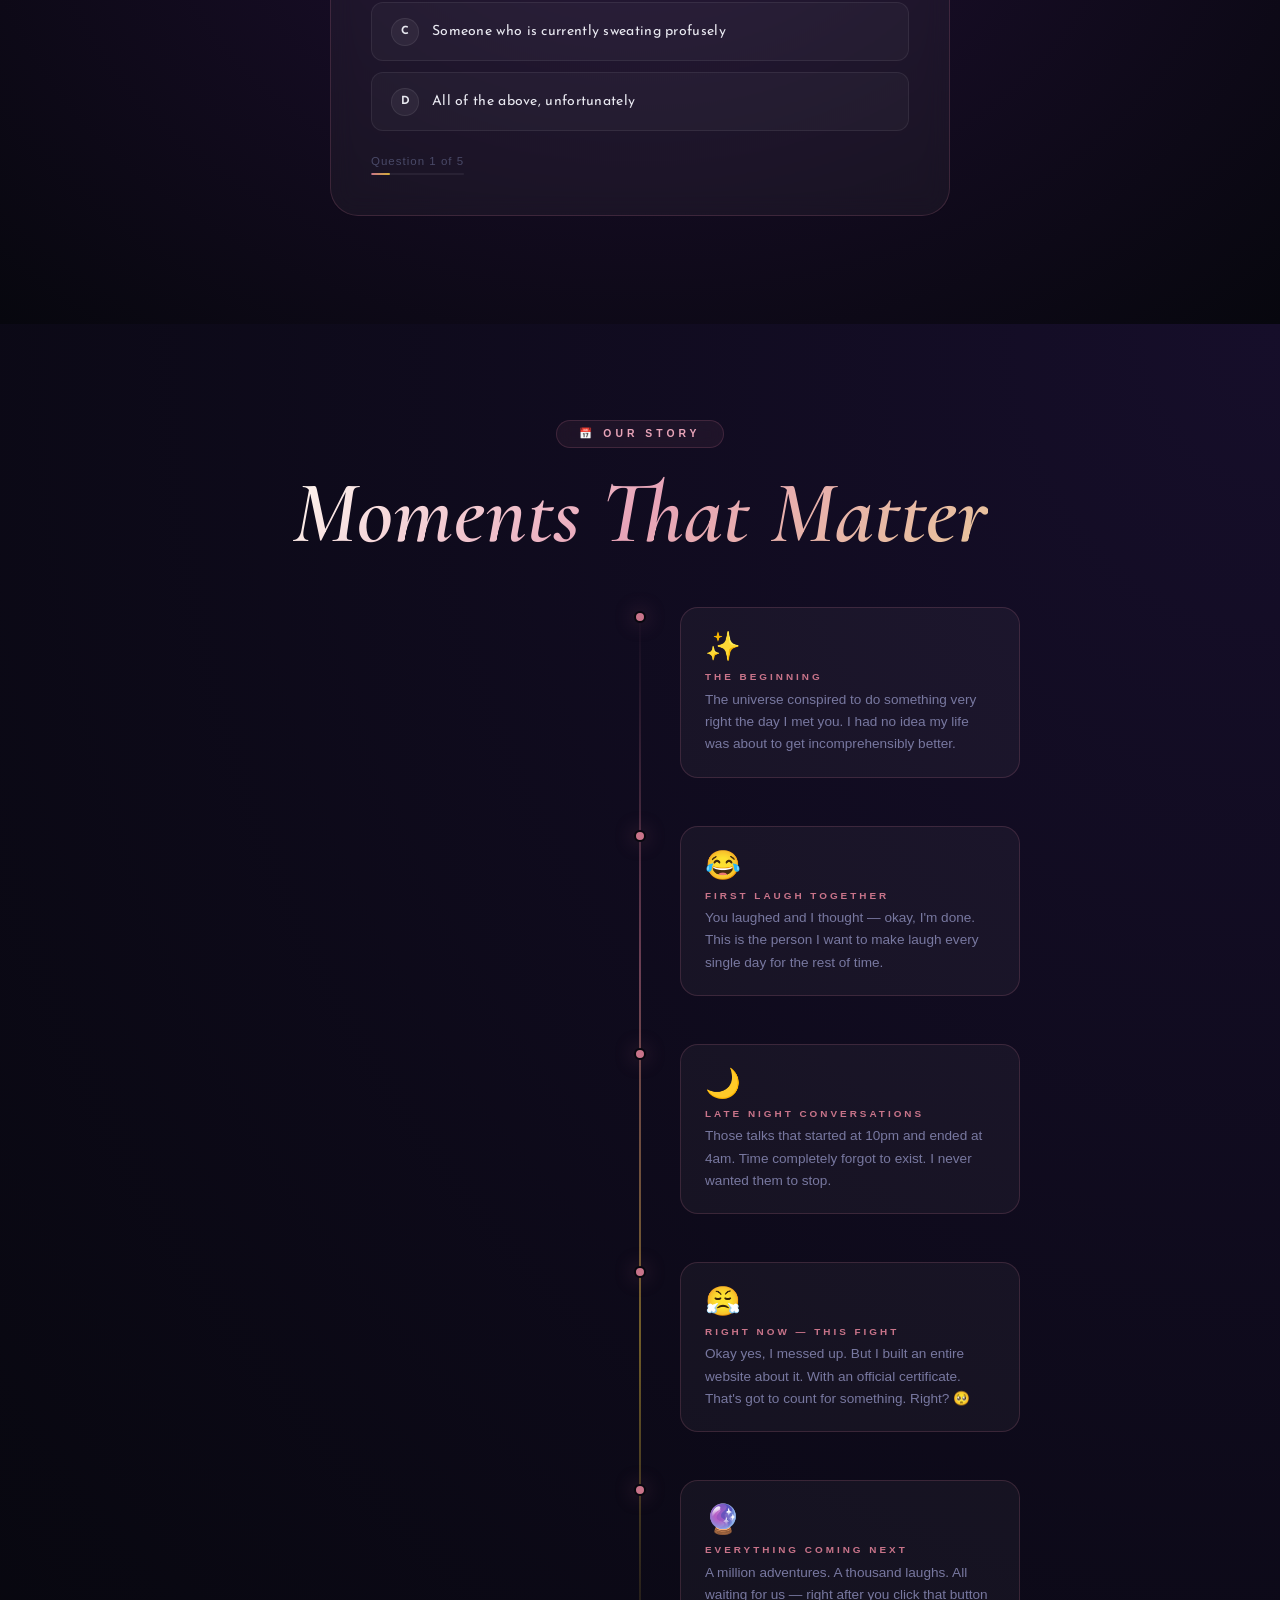
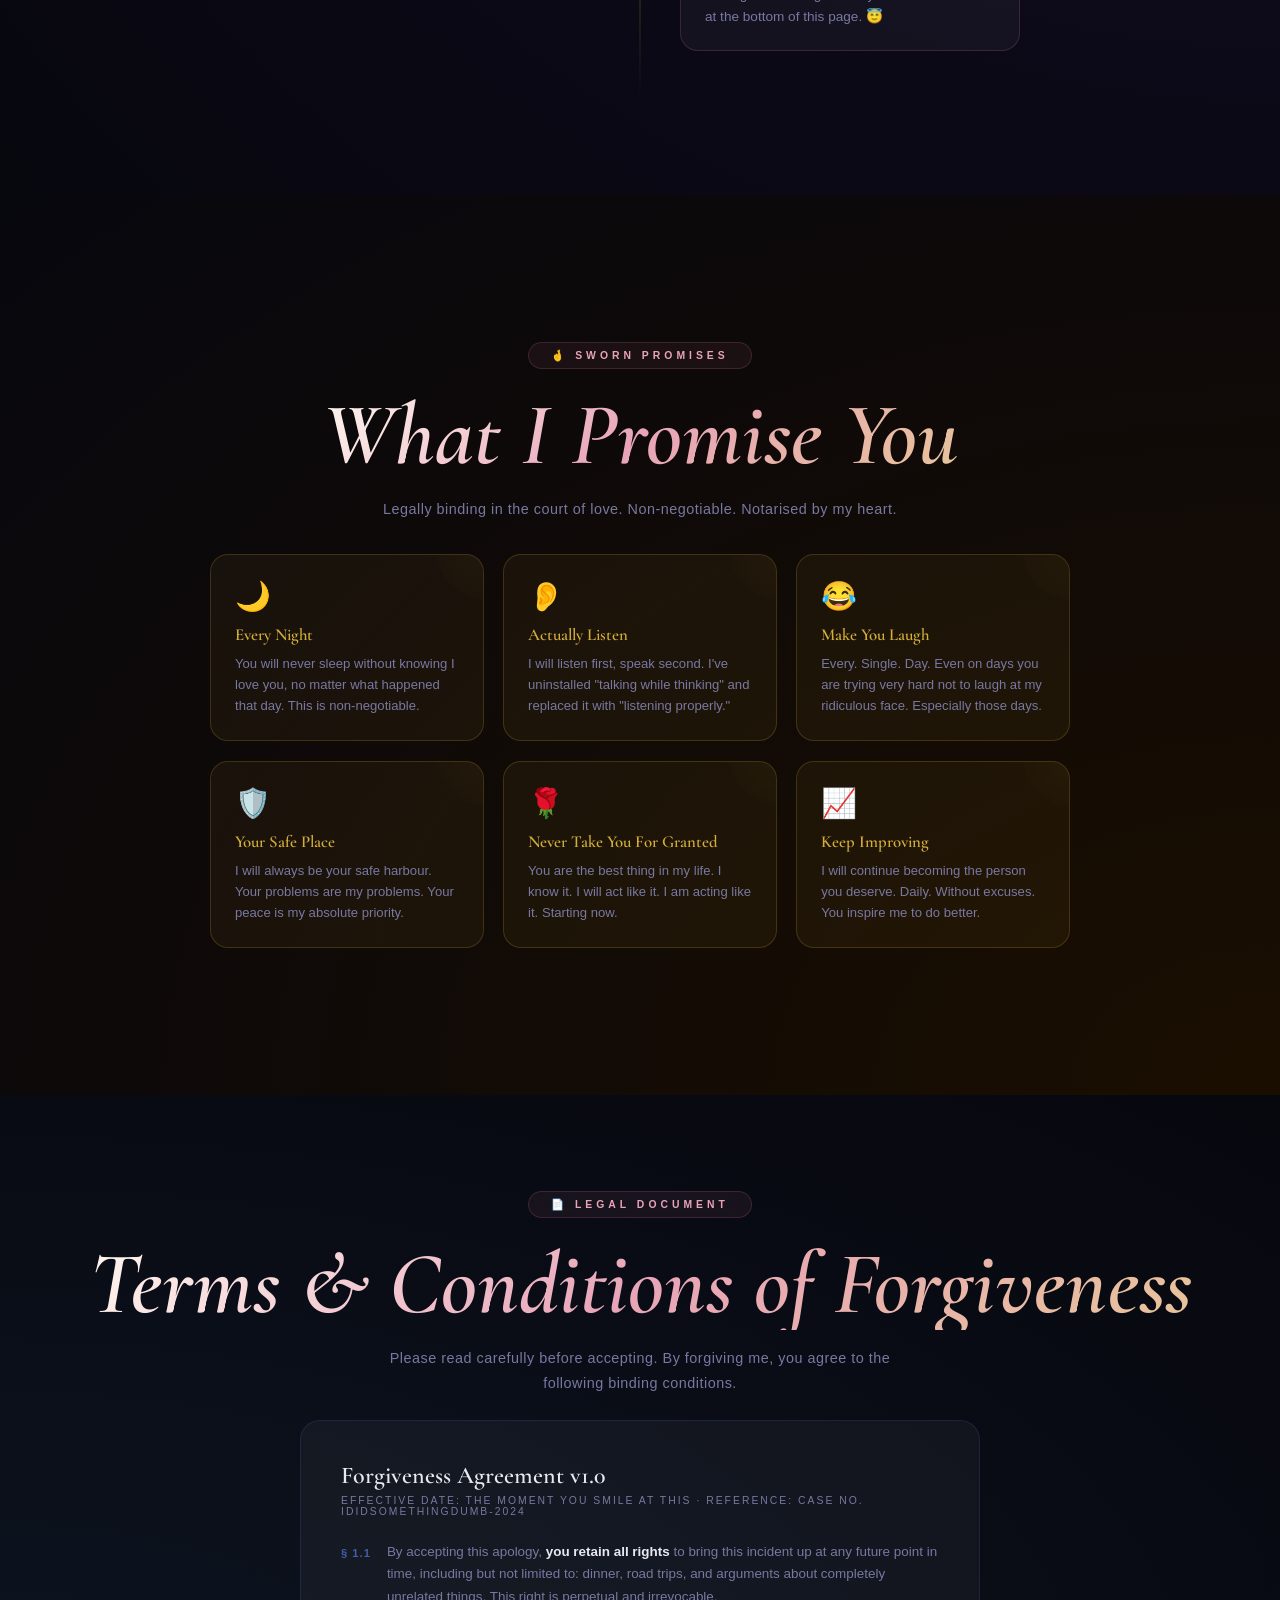
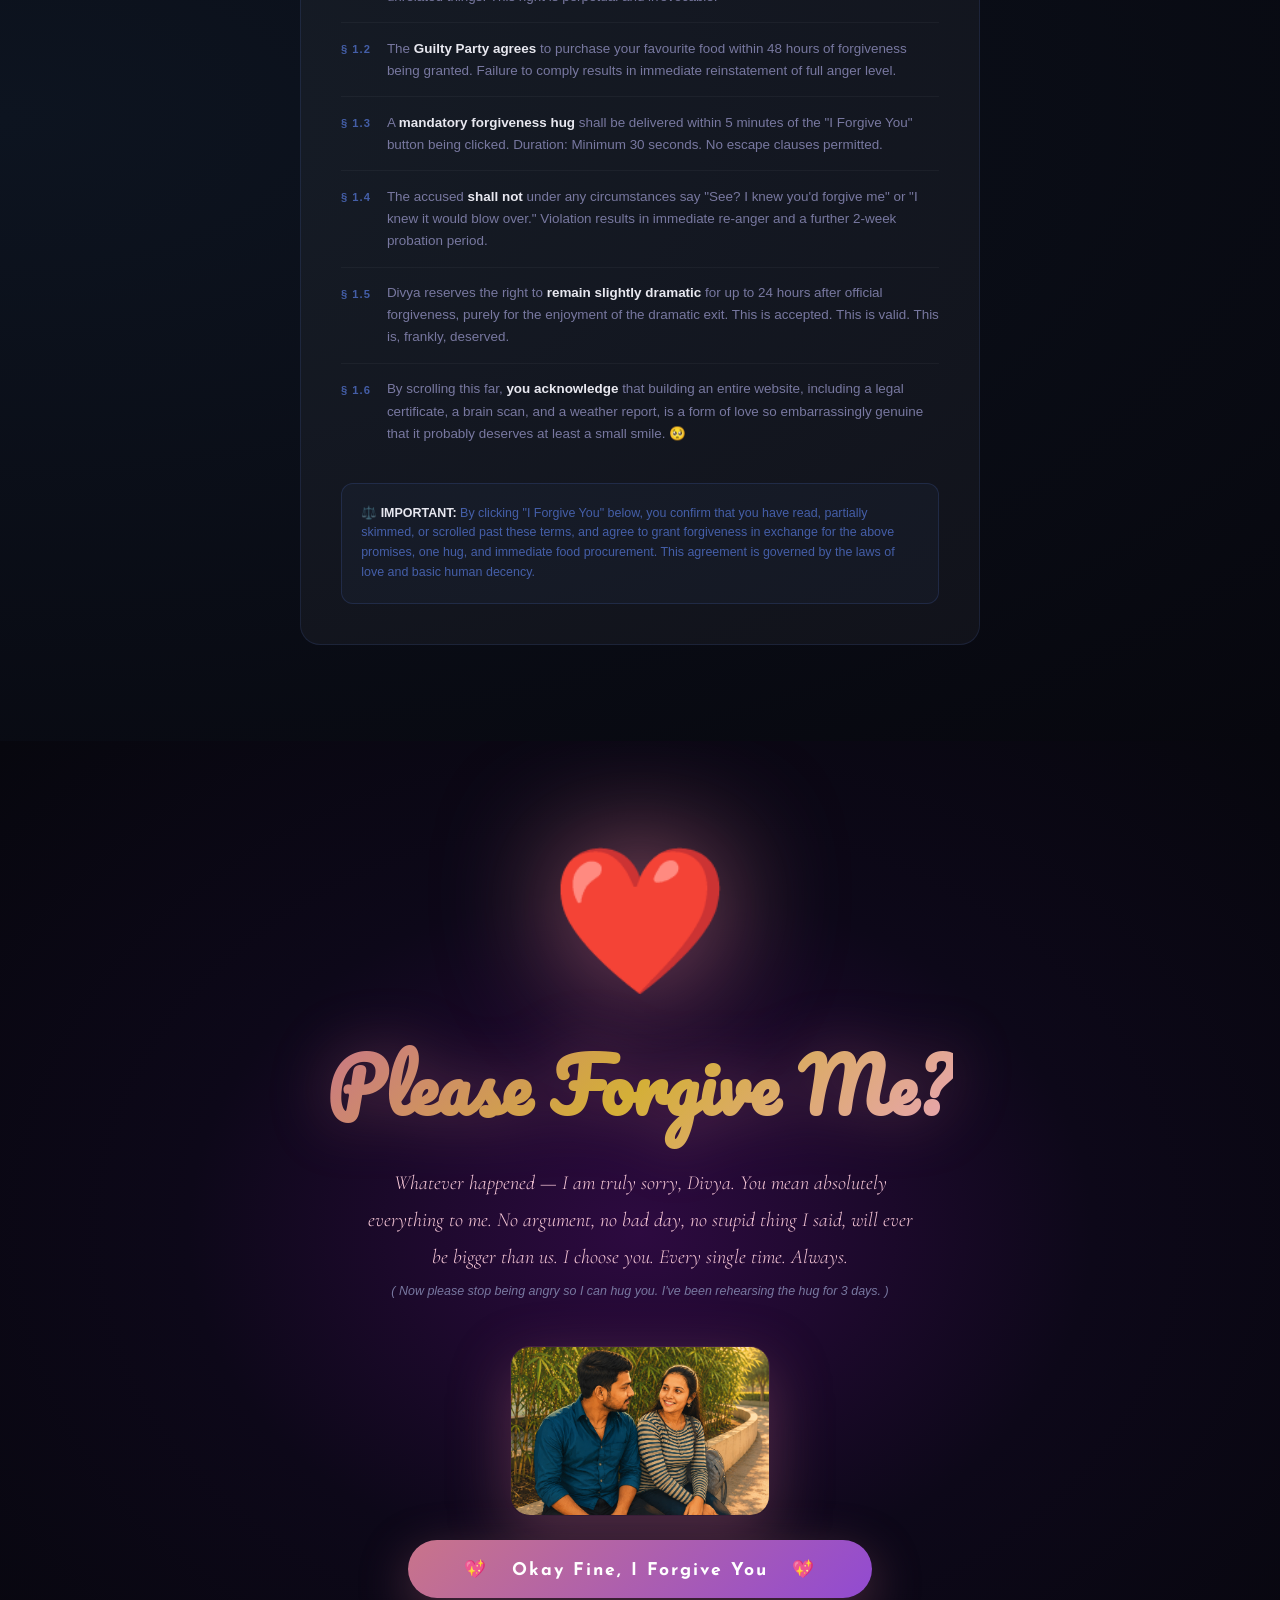
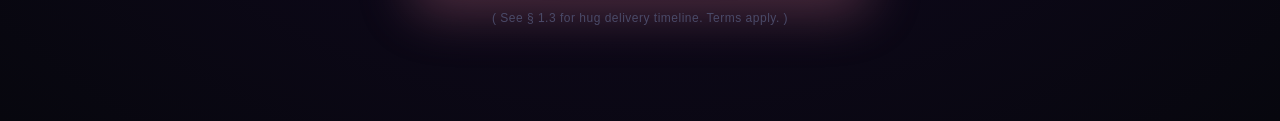
==== commit 0c81791c: "Update index.html" ====
--- a/index.html
+++ b/index.html
@@ -32,7 +32,7 @@
 <section class="hero" id="hero">
 
   <!-- BACKGROUND IMAGE -->
-  <img src="./images/hero-bg.jpg" alt="Sorry Divya Background" class="hero-bg">
+  <img src="./images/hero-bg.jpg" alt="Divya Background" class="hero-bg">
 
   <!-- DARK OVERLAY -->
   <div class="hero-overlay"></div>
@@ -50,7 +50,7 @@
   <div class="hero-content">
 
     <p class="hero-eyebrow">
-      ✦ A Royal Message From My Heart ✦
+      ✦ A Real Message From My Heart ✦
     </p>
 
     <div class="hero-crown">👑</div>
